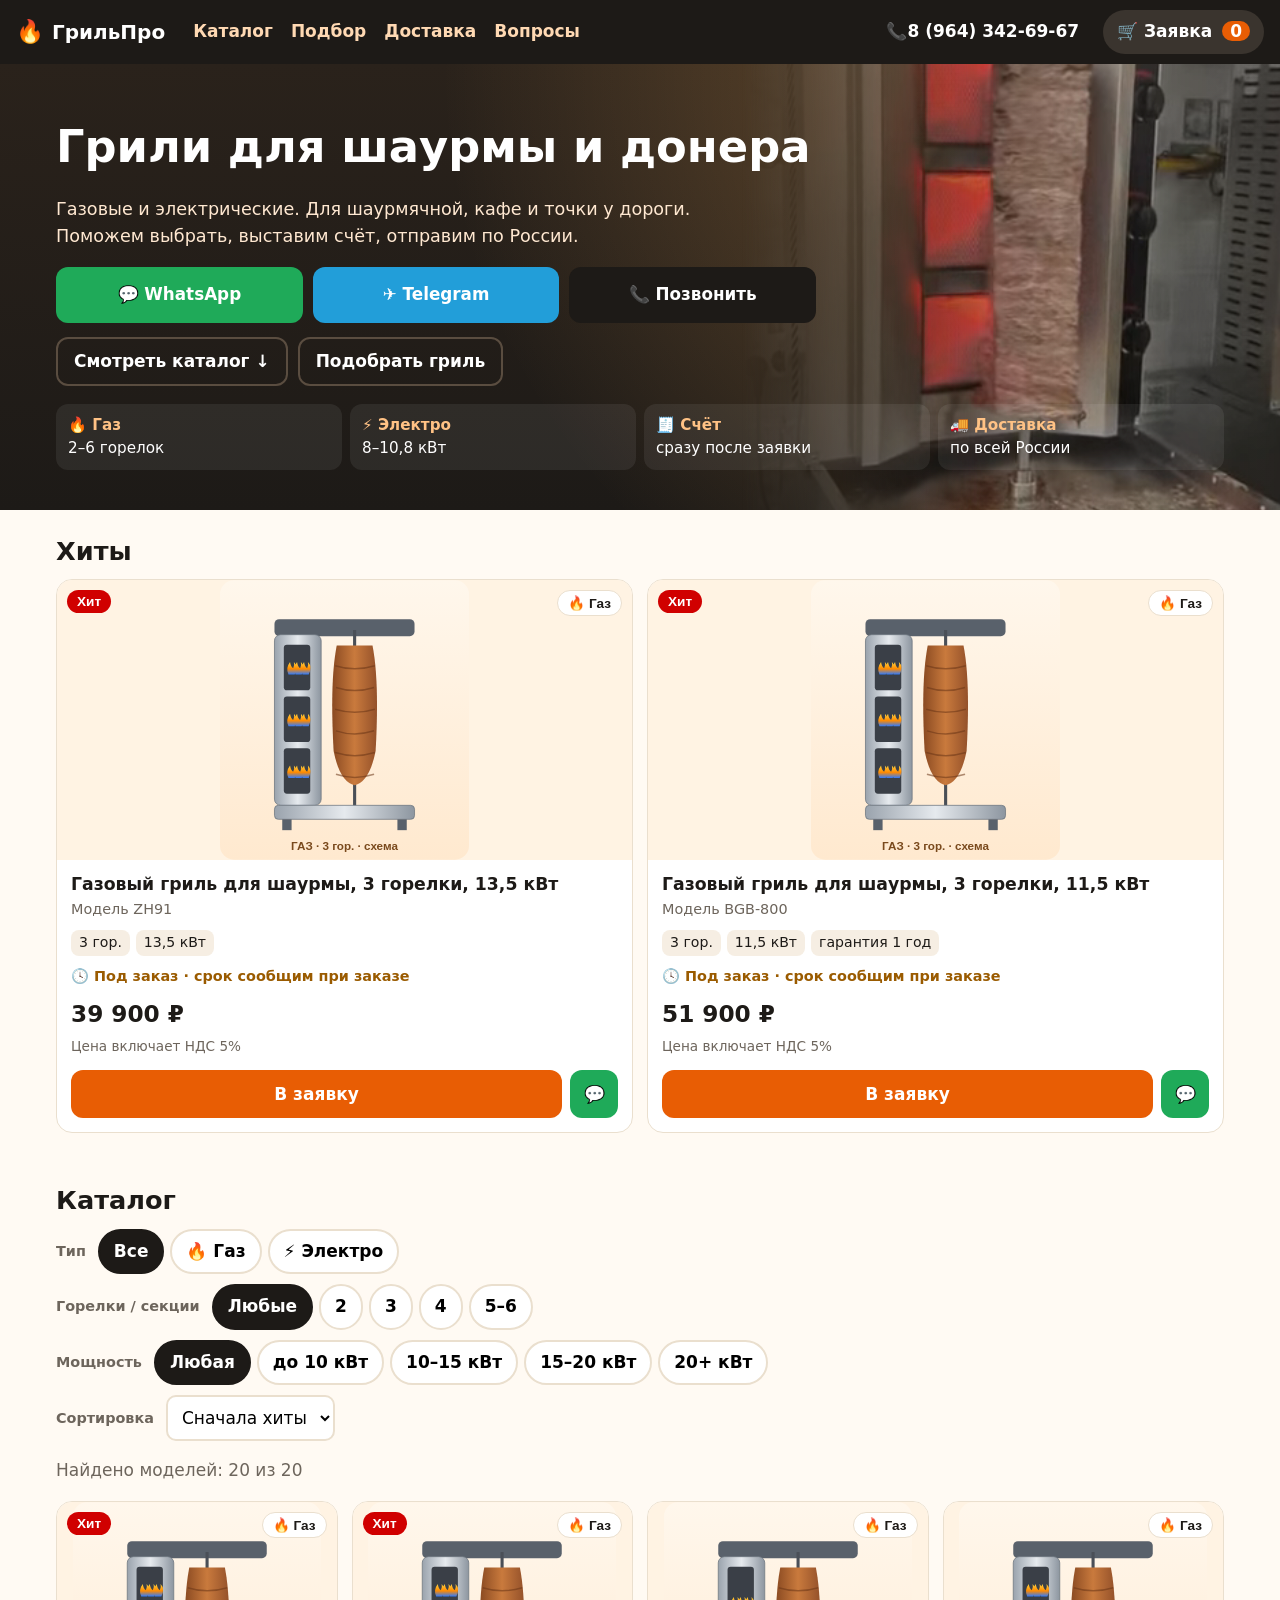
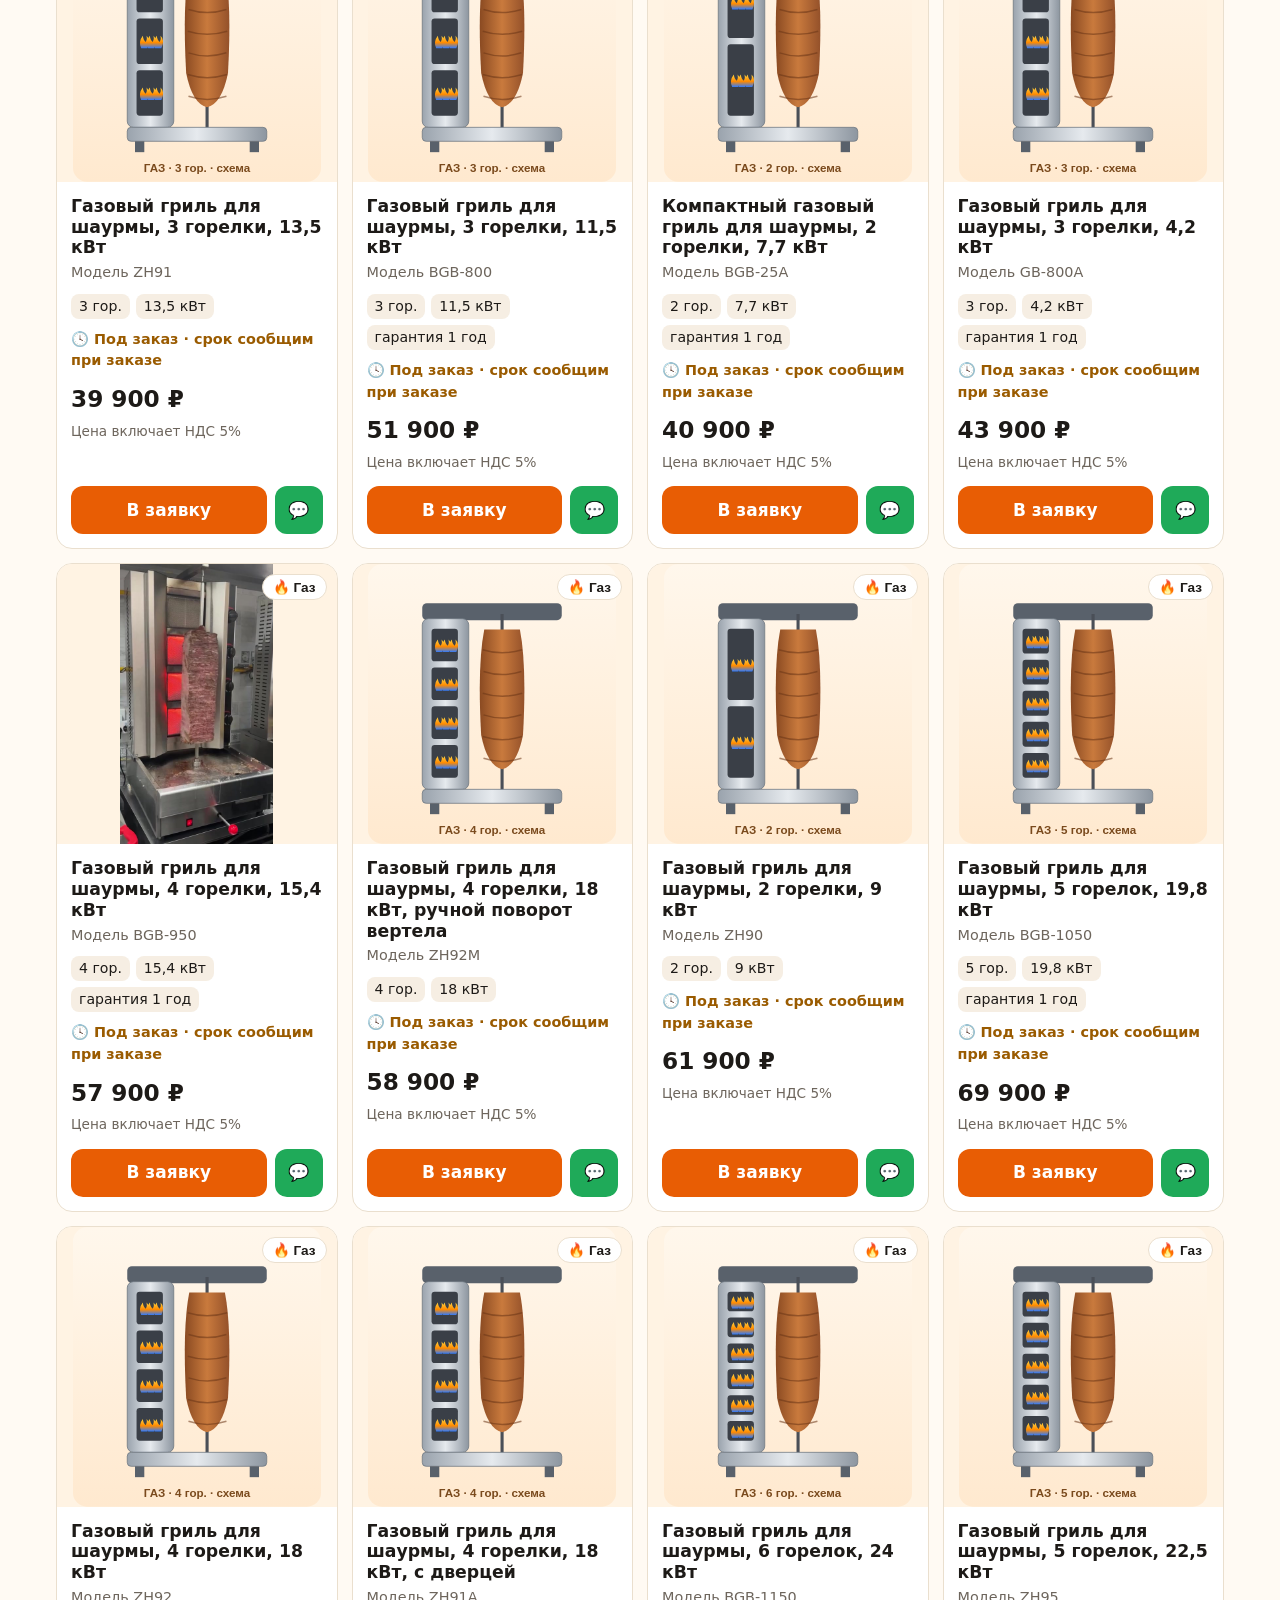
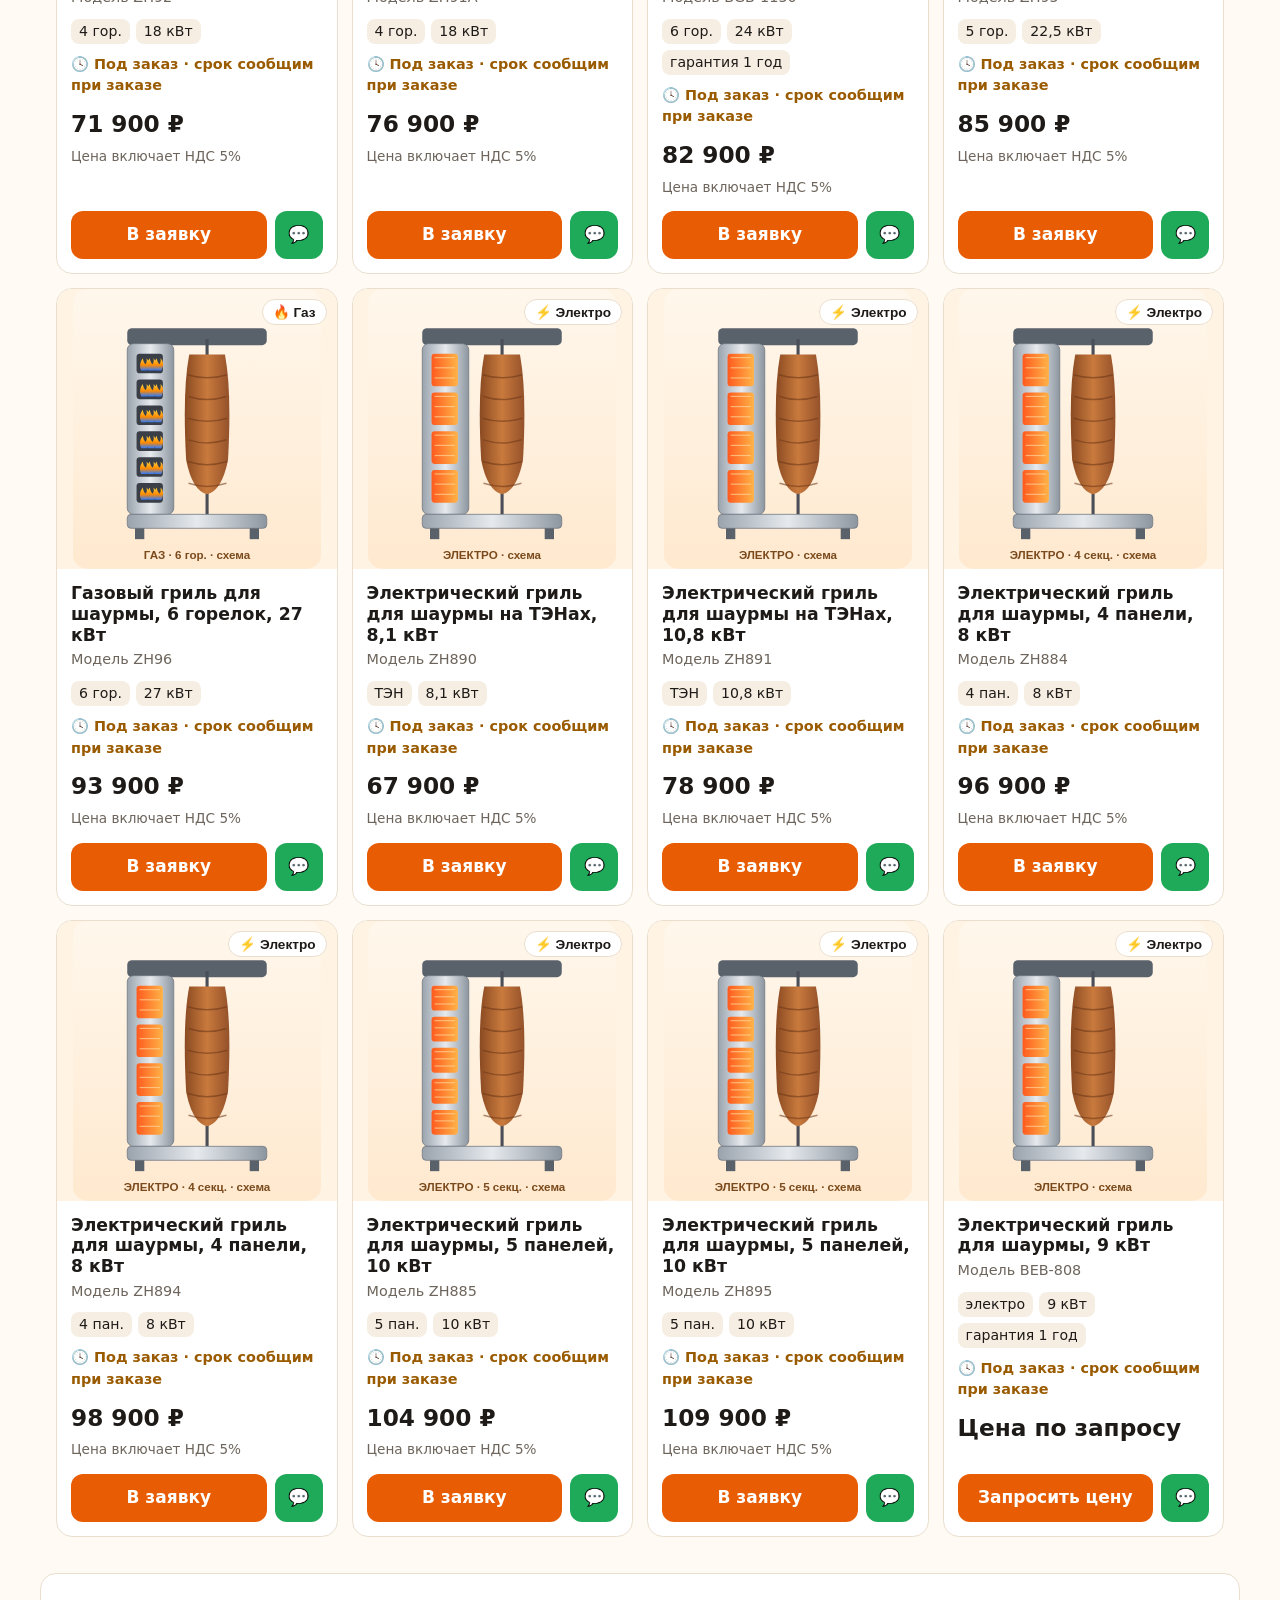
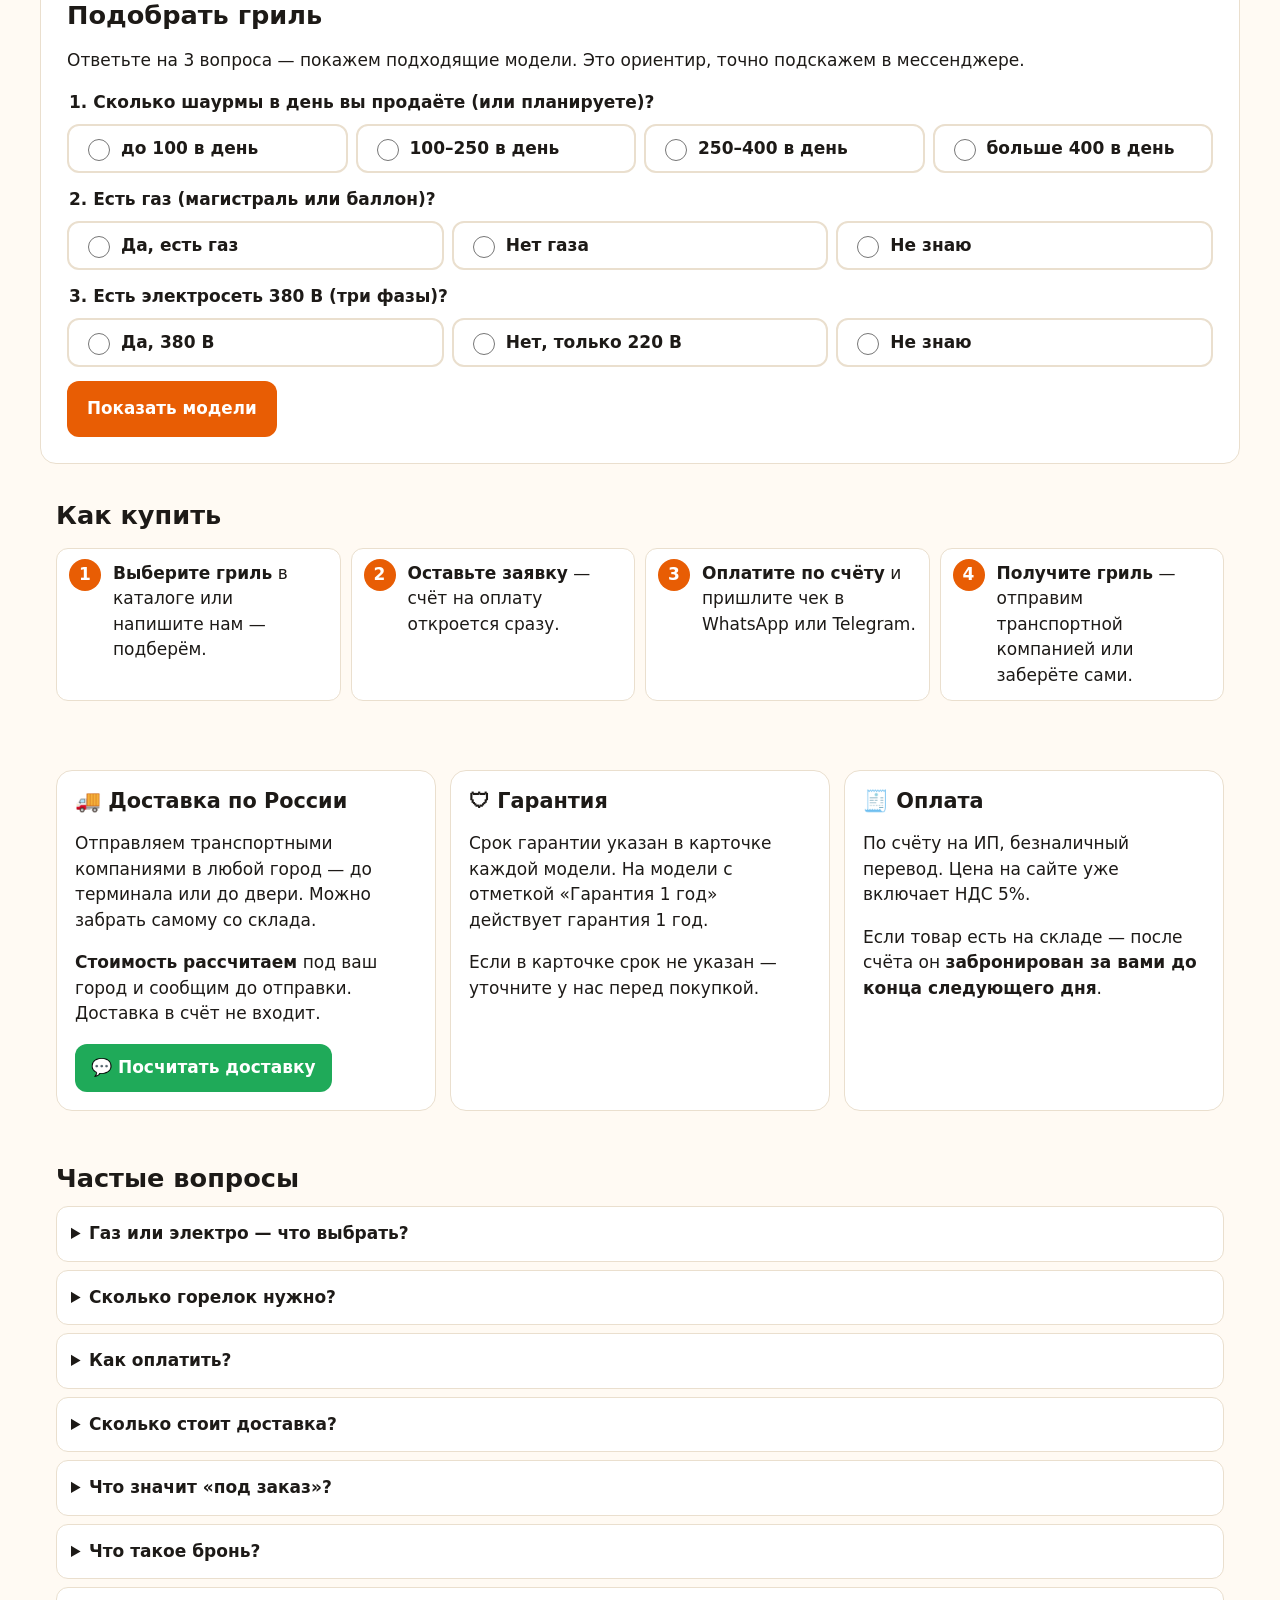
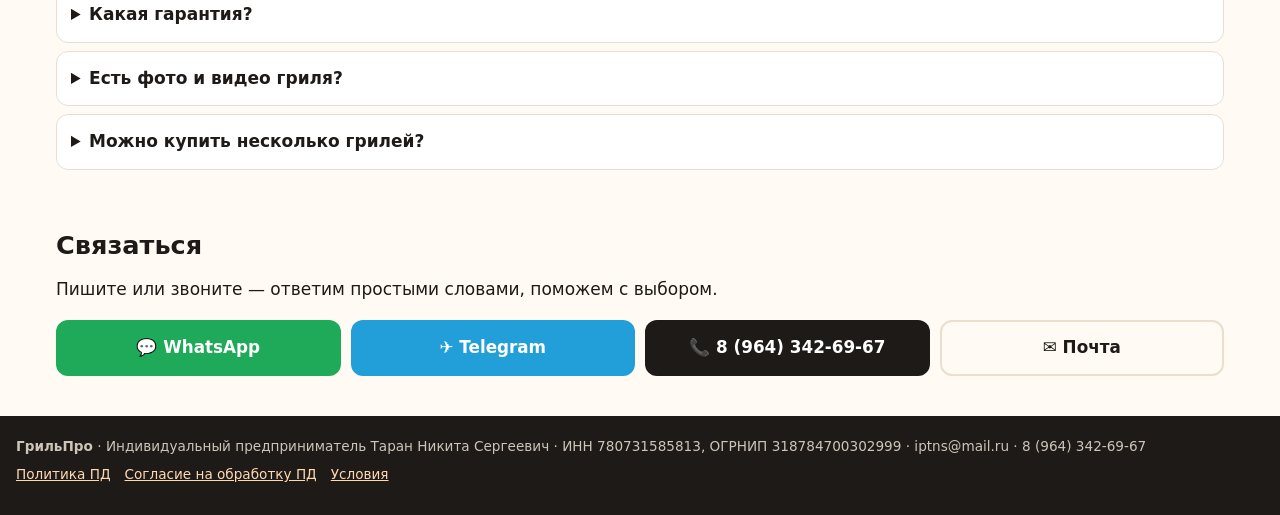
==== index.html @ 606d7ed8 "Hero video, BGB-* codes, LPG spec, BGB-950 photo" ====
<!doctype html>
<html lang="ru">
<head>
<meta charset="utf-8">
<meta name="viewport" content="width=device-width, initial-scale=1, viewport-fit=cover">
<title>Грили для шаурмы и донера — газ и электро | ГрильПро</title>
<meta name="description" content="Профессиональные вертикальные грили для шаурмы и донера: газовые и электрические. Подбор, счёт, доставка по России.">
<link rel="icon" href="favicon.svg" type="image/svg+xml">
<meta name="theme-color" content="#1d1a17">
<link rel="stylesheet" href="styles.css">
</head>
<body>
<header class="topbar">
  <a href="#top" class="logo"><span class="logo-mark">🔥</span> <span data-brand>ГрильПро</span></a>
  <nav class="nav">
    <a href="#catalog">Каталог</a><a href="#picker">Подбор</a><a href="#delivery">Доставка</a><a href="#faq">Вопросы</a>
  </nav>
  <a class="hdr-phone" data-phone-link href="#">📞 <span data-phone></span></a>
  <button class="cart-btn" id="cartBtn" type="button" aria-label="Корзина">🛒 <span class="cart-label">Заявка</span> <b id="cartCount">0</b></button>
</header>

<main id="top">
  <section class="hero">
    <div class="hero-media" aria-hidden="true">
      <video autoplay muted loop playsinline preload="metadata" poster="images/video/poster.jpg">
        <source src="images/video/hero.webm" type="video/webm">
        <source src="images/video/hero.mp4" type="video/mp4">
      </video>
    </div>
    <div class="hero-text">
      <h1>Грили для шаурмы и донера</h1>
      <p class="lead">Газовые и электрические. Для шаурмячной, кафе и точки у дороги.<br>Поможем выбрать, выставим счёт, отправим по России.</p>
      <div class="cta-row">
        <a class="btn big wa" data-wa="Здравствуйте! Хочу купить гриль для шаурмы." target="_blank" rel="noopener">💬 WhatsApp</a>
        <a class="btn big tg" data-tg target="_blank" rel="noopener">✈️ Telegram</a>
        <a class="btn big call" data-phone-link>📞 Позвонить</a>
      </div>
      <div class="hero-links"><a class="btn ghost" href="#catalog">Смотреть каталог ↓</a><a class="btn ghost" href="#picker">Подобрать гриль</a></div>
    </div>
    <ul class="hero-points">
      <li><b>🔥 Газ</b> 2–6 горелок</li>
      <li><b>⚡ Электро</b> 8–10,8 кВт</li>
      <li><b>🧾 Счёт</b> сразу после заявки</li>
      <li><b>🚚 Доставка</b> по всей России</li>
    </ul>
  </section>

  <section class="section" id="hits">
    <h2>Хиты</h2>
    <div class="grid" id="hitsGrid"></div>
  </section>

  <section class="section" id="catalog">
    <h2>Каталог</h2>
    <div class="filters" id="filters">
      <div class="f-group" role="group" aria-label="Тип"><span class="f-label">Тип</span>
        <button type="button" class="chip on" data-f="fuel" data-v="">Все</button>
        <button type="button" class="chip" data-f="fuel" data-v="gas">🔥 Газ</button>
        <button type="button" class="chip" data-f="fuel" data-v="electric">⚡ Электро</button>
      </div>
      <div class="f-group" role="group" aria-label="Горелки / секции"><span class="f-label">Горелки / секции</span>
        <button type="button" class="chip on" data-f="sec" data-v="">Любые</button>
        <button type="button" class="chip" data-f="sec" data-v="2">2</button>
        <button type="button" class="chip" data-f="sec" data-v="3">3</button>
        <button type="button" class="chip" data-f="sec" data-v="4">4</button>
        <button type="button" class="chip" data-f="sec" data-v="5">5–6</button>
      </div>
      <div class="f-group" role="group" aria-label="Мощность"><span class="f-label">Мощность</span>
        <button type="button" class="chip on" data-f="kw" data-v="">Любая</button>
        <button type="button" class="chip" data-f="kw" data-v="0-10">до 10 кВт</button>
        <button type="button" class="chip" data-f="kw" data-v="10-15">10–15 кВт</button>
        <button type="button" class="chip" data-f="kw" data-v="15-20">15–20 кВт</button>
        <button type="button" class="chip" data-f="kw" data-v="20-99">20+ кВт</button>
      </div>
      <div class="f-group"><span class="f-label">Сортировка</span>
        <select id="sortSel" aria-label="Сортировка">
          <option value="hit">Сначала хиты</option><option value="priceAsc">Цена ↑</option><option value="priceDesc">Цена ↓</option><option value="kw">Мощность ↓</option>
        </select>
      </div>
    </div>
    <p class="muted" id="foundInfo"></p>
    <div class="grid" id="catalogGrid"></div>
  </section>

  <section class="section picker" id="picker">
    <h2>Подобрать гриль</h2>
    <p>Ответьте на 3 вопроса — покажем подходящие модели. Это ориентир, точно подскажем в мессенджере.</p>
    <form id="pickerForm" class="card-form">
      <fieldset><legend>1. Сколько шаурмы в день вы продаёте (или планируете)?</legend>
        <div class="opts" id="pickPerDay"></div>
      </fieldset>
      <fieldset><legend>2. Есть газ (магистраль или баллон)?</legend>
        <div class="opts">
          <label class="opt"><input type="radio" name="gas" value="yes" required> Да, есть газ</label>
          <label class="opt"><input type="radio" name="gas" value="no"> Нет газа</label>
          <label class="opt"><input type="radio" name="gas" value="unknown"> Не знаю</label>
        </div>
      </fieldset>
      <fieldset><legend>3. Есть электросеть 380 В (три фазы)?</legend>
        <div class="opts">
          <label class="opt"><input type="radio" name="v380" value="yes" required> Да, 380 В</label>
          <label class="opt"><input type="radio" name="v380" value="no"> Нет, только 220 В</label>
          <label class="opt"><input type="radio" name="v380" value="unknown"> Не знаю</label>
        </div>
      </fieldset>
      <button class="btn big primary" type="submit">Показать модели</button>
    </form>
    <div id="pickerResult" class="picker-result" hidden></div>
  </section>

  <section class="section steps">
    <h2>Как купить</h2>
    <ol class="steps-list">
      <li><b>Выберите гриль</b> в каталоге или напишите нам — подберём.</li>
      <li><b>Оставьте заявку</b> — счёт на оплату откроется сразу.</li>
      <li><b>Оплатите по счёту</b> и пришлите чек в WhatsApp или Telegram.</li>
      <li><b>Получите гриль</b> — отправим транспортной компанией или заберёте сами.</li>
    </ol>
  </section>

  <section class="section info-cards">
    <div class="info" id="delivery">
      <h2>🚚 Доставка по России</h2>
      <p>Отправляем транспортными компаниями в любой город — до терминала или до двери. Можно забрать самому со склада.</p>
      <p><b>Стоимость рассчитаем</b> под ваш город и сообщим до отправки. Доставка в счёт не входит.</p>
      <a class="btn wa" data-wa="Здравствуйте! Посчитайте доставку гриля в город: " target="_blank" rel="noopener">💬 Посчитать доставку</a>
    </div>
    <div class="info" id="warranty">
      <h2>🛡 Гарантия</h2>
      <p>Срок гарантии указан в карточке каждой модели. На модели с отметкой «Гарантия 1 год» действует гарантия 1 год.</p>
      <p>Если в карточке срок не указан — уточните у нас перед покупкой.</p>
    </div>
    <div class="info" id="payment">
      <h2>🧾 Оплата</h2>
      <p id="paymentInfo">Безналичная оплата по счёту.</p>
      <p>Если товар есть на складе — после счёта он <b>забронирован за вами до конца следующего дня</b>.</p>
    </div>
  </section>

  <section class="section" id="faq">
    <h2>Частые вопросы</h2>
    <div class="faq" id="faqList"></div>
  </section>

  <section class="section contacts" id="contacts">
    <h2>Связаться</h2>
    <p>Пишите или звоните — ответим простыми словами, поможем с выбором.</p>
    <div class="cta-row">
      <a class="btn big wa" data-wa="Здравствуйте! Вопрос по грилю для шаурмы." target="_blank" rel="noopener">💬 WhatsApp</a>
      <a class="btn big tg" data-tg target="_blank" rel="noopener">✈️ Telegram</a>
      <a class="btn big call" data-phone-link>📞 <span data-phone></span></a>
      <a class="btn big ghost" data-mail>✉️ Почта</a>
    </div>
  </section>
</main>

<footer class="footer">
  <div><b data-brand>ГрильПро</b> · <span data-seller></span></div>
  <div class="foot-links"><a href="privacy.html">Политика ПД</a><a href="consent.html">Согласие на обработку ПД</a><a href="terms.html">Условия</a></div>
</footer>

<nav class="mobile-bar" aria-label="Связь">
  <a class="mb wa" data-wa="Здравствуйте! Хочу купить гриль для шаурмы." target="_blank" rel="noopener">💬<span>WhatsApp</span></a>
  <a class="mb tg" data-tg target="_blank" rel="noopener">✈️<span>Telegram</span></a>
  <a class="mb call" data-phone-link>📞<span>Звонок</span></a>
  <button class="mb cart" type="button" id="cartBtnMobile">🛒<span>Заявка <b id="cartCountMobile">0</b></span></button>
</nav>

<!-- Карточка товара -->
<div class="modal" id="productModal" hidden><div class="modal-box" role="dialog" aria-modal="true" aria-labelledby="pmTitle">
  <button class="modal-x" type="button" data-close aria-label="Закрыть">×</button>
  <div id="productBody"></div>
</div></div>

<!-- Корзина -->
<div class="modal" id="cartModal" hidden><div class="modal-box" role="dialog" aria-modal="true" aria-labelledby="cartTitle">
  <button class="modal-x" type="button" data-close aria-label="Закрыть">×</button>
  <h2 id="cartTitle">Ваша заявка</h2>
  <div id="cartBody"></div>
</div></div>

<!-- Оформление -->
<div class="modal" id="checkoutModal" hidden><div class="modal-box wide" role="dialog" aria-modal="true" aria-labelledby="coTitle">
  <button class="modal-x" type="button" data-close aria-label="Закрыть">×</button>
  <h2 id="coTitle">Оформление заявки</h2>
  <div id="coSummary"></div>
  <form id="orderForm" novalidate>
    <h3>Ваши данные</h3>
    <div class="form-grid">
      <label>Имя *<input name="name" required autocomplete="name"></label>
      <label>Телефон (WhatsApp / Telegram) *<input name="phone" type="tel" required autocomplete="tel" placeholder="+7 ..."></label>
      <label>Почта (для счёта)<input name="email" type="email" autocomplete="email"></label>
      <label>Название точки / компании<input name="company" autocomplete="organization"></label>
    </div>
    <div id="payBlock">
      <h3>Способ оплаты</h3>
      <div class="opts" id="payOptions"></div>
      <div class="form-grid" id="buyerReq">
        <label>ИНН покупателя<input name="inn" inputmode="numeric" maxlength="12"></label>
        <label>Реквизиты покупателя (адрес, КПП и т.п.)<input name="requisites"></label>
      </div>
    </div>
    <h3>Доставка</h3>
    <div class="opts" id="dlvOptions"></div>
    <div class="form-grid">
      <label id="dlvCityL">Город *<input name="dlvCity" autocomplete="address-level2"></label>
      <label id="dlvAddrL">Адрес доставки<input name="dlvAddress" autocomplete="street-address"></label>
    </div>
    <label>Комментарий<textarea name="comment" rows="2" placeholder="Например: нужен гриль до конца месяца, есть баллонный газ"></textarea></label>
    <div class="consents">
      <label class="chk"><input type="checkbox" data-consent="pd" required> Даю <a href="consent.html" target="_blank">согласие на обработку персональных данных</a> и ознакомлен(а) с <a href="privacy.html" target="_blank">Политикой</a> *</label>
      <label class="chk"><input type="checkbox" data-consent="terms" required> Согласен(на) с <a href="terms.html" target="_blank">условиями оплаты и доставки</a> *</label>
    </div>
    <div class="err" id="orderErr" role="alert"></div>
    <div class="co-total" id="coTotal"></div>
    <button class="btn big primary" id="orderSubmit" type="submit">Отправить заявку</button>
    <p class="muted small" id="submitHint"></p>
  </form>
</div></div>

<!-- Результат -->
<div class="modal" id="doneModal" hidden><div class="modal-box" role="dialog" aria-modal="true">
  <button class="modal-x" type="button" data-close aria-label="Закрыть">×</button>
  <div id="doneBody"></div>
</div></div>

<div class="toast" id="toast" role="status" aria-live="polite"></div>

<script src="config.js"></script>
<script src="products.js"></script>
<script src="reservations.js"></script>
<script src="app.js"></script>
</body>
</html>
---- styles.css ----
:root{--bg:#fffaf3;--ink:#1d1a17;--muted:#6d655c;--card:#fff;--line:#eadfce;--accent:#e85d04;--accent2:#ff8f1f;--wa:#1faa59;--tg:#229ed9;--call:#1d1a17;--radius:16px}
*{box-sizing:border-box}
html{scroll-behavior:smooth;-webkit-text-size-adjust:100%}
body{margin:0;font:17px/1.5 system-ui,-apple-system,"Segoe UI",Roboto,Arial,sans-serif;color:var(--ink);background:var(--bg);padding-bottom:76px}
body.noscroll{overflow:hidden}
a{color:var(--accent)}
img{max-width:100%;display:block}
h1,h2,h3{line-height:1.2;margin:0 0 .5em}
h2{font-size:1.6rem}
.muted{color:var(--muted)}.small{font-size:.85rem}
[hidden]{display:none!important}
section[id],.info[id]{scroll-margin-top:72px}

.topbar{position:sticky;top:0;z-index:20;display:flex;align-items:center;gap:12px;padding:10px 16px;background:#1d1a17;color:#fff}
.logo{display:flex;align-items:center;gap:8px;color:#fff;text-decoration:none;font-weight:800;font-size:1.25rem}
.logo-mark{font-size:1.4rem}
.nav{display:none;gap:18px;margin-left:16px}.nav a{color:#ffd9b3;text-decoration:none;font-weight:600}
.hdr-phone{display:none;margin-left:auto;color:#fff;text-decoration:none;font-weight:700}
.cart-btn{margin-left:auto;border:0;border-radius:999px;background:#3a342e;color:#fff;font:inherit;font-weight:700;padding:8px 14px;min-height:44px;cursor:pointer}
.cart-btn b{background:var(--accent);border-radius:999px;padding:0 8px;margin-left:4px}
.cart-btn .cart-label{display:none}

.btn{display:inline-flex;align-items:center;justify-content:center;gap:6px;border:0;border-radius:12px;padding:10px 16px;min-height:48px;font:inherit;font-weight:700;text-decoration:none;cursor:pointer;background:#efe6da;color:var(--ink)}
.btn.big{min-height:56px;padding:12px 20px;font-size:1.05rem}
.btn.primary{background:var(--accent);color:#fff}.btn.primary:hover{background:#cf5103}
.btn.wa{background:var(--wa);color:#fff}.btn.tg{background:var(--tg);color:#fff}.btn.call{background:var(--call);color:#fff}
.btn.ghost{background:transparent;border:2px solid var(--line);color:var(--ink)}
.btn.icon{min-width:48px;padding:10px}
.btn:disabled{opacity:.5;cursor:not-allowed}
.btn:focus-visible,.chip:focus-visible,select:focus-visible{outline:3px solid #ffb703;outline-offset:2px}
.cta-row{display:flex;flex-wrap:wrap;gap:10px;margin:14px 0}
.cta-row .btn.big{flex:1 1 180px}
.linklike{all:unset;cursor:pointer}

.hero{padding:28px 16px 18px;background:radial-gradient(circle at 85% 0%,#ffb35c55,transparent 55%),linear-gradient(180deg,#2a221b,#1d1a17);color:#fff}
.hero{position:relative;overflow:hidden;isolation:isolate}
.hero-media{position:absolute;inset:0;z-index:-1}
.hero-media video{width:100%;height:100%;object-fit:cover;display:block}
.hero-media::after{content:"";position:absolute;inset:0;background:linear-gradient(180deg,rgba(29,26,23,.78),rgba(29,26,23,.62) 45%,rgba(29,26,23,.88))}
@media (prefers-reduced-motion:reduce){.hero-media video{display:none}.hero-media{background:url(images/video/poster.jpg) center/cover}}
.hero h1{font-size:2rem}
.lead{font-size:1.1rem;color:#ffe8d1}
.hero .btn.ghost{color:#fff;border-color:#5a4d40}
.hero-links{display:flex;flex-wrap:wrap;gap:10px}
.hero-points{list-style:none;padding:0;margin:18px 0 0;display:grid;grid-template-columns:1fr 1fr;gap:8px}
.hero-points li{background:#ffffff12;border-radius:12px;padding:10px 12px;font-size:.95rem}
.hero-points b{display:block;color:#ffc285}

.section{padding:26px 16px;max-width:1200px;margin:0 auto}
.grid{display:grid;grid-template-columns:1fr;gap:14px}
.card{background:var(--card);border:1px solid var(--line);border-radius:var(--radius);overflow:hidden;display:flex;flex-direction:column}
.card-img{position:relative;border:0;padding:0;background:#fff3e3;cursor:pointer;display:block;width:100%}
.card-img img{width:100%;height:auto;aspect-ratio:320/360;object-fit:contain;max-height:280px}
.badge{position:absolute;top:10px;padding:4px 10px;border-radius:999px;font-size:.85rem;font-weight:800}
.badge.hit{left:10px;background:#d00000;color:#fff}.badge.hit.static{position:static;display:inline-block;margin-bottom:6px}
.badge.fuel{right:10px;background:#fff;color:var(--ink);border:1px solid var(--line)}
.card-body{padding:14px;display:flex;flex-direction:column;gap:4px;flex:1}
.card-body h3{font-size:1.08rem;margin:0}
.model{color:var(--muted);font-size:.9rem}
.facts{list-style:none;display:flex;flex-wrap:wrap;gap:6px;padding:0;margin:6px 0}
.facts li{background:#f6eee3;border-radius:8px;padding:2px 8px;font-size:.88rem}
.stock{font-size:.9rem;font-weight:600}.stock.in{color:#1b7f3b}.stock.order{color:#9a5b00}
.price{font-size:1.45rem;font-weight:800;margin-top:6px}.price.big{font-size:1.9rem}
.card-actions{display:flex;gap:8px;margin-top:auto;padding-top:10px}.card-actions .btn.primary{flex:1}

.filters{display:flex;flex-direction:column;gap:10px;margin-bottom:10px}
.f-group{display:flex;flex-wrap:wrap;align-items:center;gap:6px}
.f-label{width:100%;font-weight:700;font-size:.9rem;color:var(--muted)}
.chip{border:2px solid var(--line);background:#fff;border-radius:999px;padding:8px 14px;min-height:44px;font:inherit;font-weight:600;cursor:pointer}
.chip.on{background:var(--ink);color:#fff;border-color:var(--ink)}
select{font:inherit;padding:10px;border-radius:10px;border:2px solid var(--line);min-height:44px;background:#fff}
.empty{padding:20px;background:#fff;border-radius:12px}

.picker{background:#fff;border-radius:var(--radius);border:1px solid var(--line);margin:10px 16px}
fieldset{border:0;padding:0;margin:0 0 14px}
legend{font-weight:800;margin-bottom:8px}
.opts{display:flex;flex-wrap:wrap;gap:8px}
.opt{display:flex;align-items:center;gap:8px;border:2px solid var(--line);border-radius:12px;padding:10px 14px;min-height:48px;cursor:pointer;background:#fff;flex:1 1 200px}
.opt:has(input:checked){border-color:var(--accent);background:#fff3e8}
.opt input{width:22px;height:22px;accent-color:var(--accent)}
.pick-note{background:#fff3e8;border-radius:12px;padding:12px;font-weight:600}
.picker-result{margin-top:16px}

.steps-list{counter-reset:s;list-style:none;padding:0;display:grid;gap:10px}
.steps-list li{counter-increment:s;background:#fff;border:1px solid var(--line);border-radius:12px;padding:12px 12px 12px 56px;position:relative}
.steps-list li::before{content:counter(s);position:absolute;left:12px;top:10px;width:32px;height:32px;border-radius:50%;background:var(--accent);color:#fff;font-weight:800;display:grid;place-items:center}
.info-cards{display:grid;gap:14px}
.info{background:#fff;border:1px solid var(--line);border-radius:var(--radius);padding:18px}
.info h2{font-size:1.3rem}
.faq details{background:#fff;border:1px solid var(--line);border-radius:12px;margin-bottom:8px;padding:0 14px}
.faq summary{font-weight:700;padding:14px 0;cursor:pointer;min-height:48px}
.faq p{margin:0 0 14px}
.contacts{text-align:left}

.footer{padding:20px 16px 30px;background:#1d1a17;color:#cfc4b8;font-size:.85rem}
.footer a{color:#ffd9b3;margin-right:14px}
.foot-links{margin-top:8px}

.mobile-bar{position:fixed;left:0;right:0;bottom:0;z-index:30;display:grid;grid-template-columns:repeat(4,1fr);background:#1d1a17;padding:6px 6px calc(6px + env(safe-area-inset-bottom));gap:6px}
.mb{display:flex;flex-direction:column;align-items:center;justify-content:center;gap:2px;min-height:58px;border-radius:12px;color:#fff;text-decoration:none;font:inherit;font-size:1.3rem;border:0;cursor:pointer}
.mb span{font-size:.72rem;font-weight:700}
.mb.wa{background:var(--wa)}.mb.tg{background:var(--tg)}.mb.call{background:#3a342e}.mb.cart{background:var(--accent)}

.modal{position:fixed;inset:0;z-index:50;background:#000a;display:flex;align-items:flex-end;justify-content:center}
.modal-box{position:relative;background:#fff;width:100%;max-height:92vh;overflow:auto;border-radius:18px 18px 0 0;padding:20px 16px 24px}
.modal-x{position:absolute;right:10px;top:8px;width:44px;height:44px;border:0;border-radius:50%;background:#f1e8dc;font-size:1.6rem;cursor:pointer;line-height:1}
.pm{display:grid;gap:16px}
.pm-img img{margin:0 auto;max-height:320px;width:auto}
.specs{width:100%;border-collapse:collapse;margin:10px 0}
.specs th,.specs td{text-align:left;padding:8px 6px;border-bottom:1px solid var(--line);vertical-align:top}
.specs th{color:var(--muted);font-weight:600;width:45%}
.qty-row{display:flex;align-items:center;justify-content:space-between;gap:10px;margin:10px 0}
.qty{display:flex;align-items:center;border:2px solid var(--line);border-radius:12px;overflow:hidden}
.qty button{width:44px;height:44px;border:0;background:#f6eee3;font-size:1.3rem;cursor:pointer}
.qty input,.qty span{width:56px!important;min-height:44px!important;margin:0!important;padding:0!important;border-radius:0!important;border:0!important;text-align:center;border:0;font:inherit;font-weight:700}
.cart-list{list-style:none;padding:0;margin:0}
.cart-list li{display:grid;grid-template-columns:56px 1fr;gap:10px;padding:10px 0;border-bottom:1px solid var(--line);align-items:center}
.cart-list li .qty{grid-column:2;justify-self:start}
.cart-list img{width:56px;height:64px;object-fit:contain;background:#fff3e3;border-radius:8px}
.cl-info b{font-size:.95rem}
.cart-total{margin:14px 0;font-size:1.15rem}
.sum-scroll{overflow-x:auto}
.sum-table{width:100%;border-collapse:collapse;font-size:.92rem}
.sum-table th,.sum-table td{padding:8px 6px;border-bottom:1px solid var(--line);text-align:left}
.sum-table .r{text-align:right;white-space:nowrap}
form h3{margin:18px 0 8px}
.form-grid{display:grid;gap:10px}
label{display:block;font-weight:600}
input:not([type=radio]):not([type=checkbox]),textarea{display:block;width:100%;margin-top:4px;padding:12px;border:2px solid var(--line);border-radius:10px;font:inherit;min-height:48px;background:#fff}
input:focus,textarea:focus{outline:none;border-color:var(--accent)}
.consents{margin:14px 0;display:grid;gap:8px}
.chk{display:flex;gap:10px;align-items:flex-start;font-weight:500}
.chk input{width:22px;height:22px;flex:none;margin-top:2px;accent-color:var(--accent)}
.err{color:#c1121f;font-weight:700;margin:8px 0}
.co-total{background:#fff3e8;border-radius:12px;padding:12px;margin:10px 0;font-size:1.05rem}
.toast{position:fixed;left:50%;bottom:90px;transform:translateX(-50%) translateY(20px);background:#1d1a17;color:#fff;padding:12px 18px;border-radius:12px;opacity:0;transition:.25s;z-index:60;pointer-events:none;max-width:90vw}
.toast.show{opacity:1;transform:translateX(-50%)}

.doc{max-width:860px;margin:0 auto;padding:20px 16px 40px;background:#fff}
.doc-nav{display:flex;flex-wrap:wrap;gap:8px;margin-bottom:16px}
.doc table{border-collapse:collapse;width:100%}.doc td{border:1px solid var(--line);padding:8px;vertical-align:top}

@media (max-width:639px){
  #catalogGrid .card,#pickerResult .card{flex-direction:row}
  #catalogGrid .card-img,#pickerResult .card-img{width:118px;flex:none}
  #catalogGrid .card-img img,#pickerResult .card-img img{height:100%;max-height:none;object-fit:contain}
  #catalogGrid .badge.fuel,#pickerResult .badge.fuel{display:none}
  #catalogGrid .badge.hit,#pickerResult .badge.hit{top:6px;left:6px;font-size:.75rem}
  #catalogGrid .card-body,#pickerResult .card-body{padding:10px 12px}
  #catalogGrid .card-body h3,#pickerResult .card-body h3{font-size:.98rem}
  #catalogGrid .price,#pickerResult .price{font-size:1.25rem;margin-top:2px}
  #catalogGrid .btn,#pickerResult .card .btn{min-height:46px}
}
@media (min-width:640px){
  .grid{grid-template-columns:repeat(2,1fr)}
  .hero-points{grid-template-columns:repeat(4,1fr)}
  .form-grid{grid-template-columns:1fr 1fr}
  .f-label{width:auto;margin-right:6px}
  .cart-btn .cart-label{display:inline}
}
@media (min-width:960px){
  body{padding-bottom:0}
  .mobile-bar{display:none}
  .nav,.hdr-phone{display:flex}
  .cart-btn{margin-left:12px}
  .hero{padding:56px max(16px,calc((100% - 1200px)/2 + 16px)) 40px}
  .hero h1{font-size:2.8rem}
  .hero-text{max-width:760px}
  .grid{grid-template-columns:repeat(3,1fr)}
  #hitsGrid{grid-template-columns:repeat(2,1fr)}
  .picker{margin:10px auto;padding:26px}
  .info-cards{grid-template-columns:repeat(3,1fr)}
  .steps-list{grid-template-columns:repeat(4,1fr)}
  .modal{align-items:center}
  .modal-box{width:min(760px,94vw);border-radius:18px;padding:28px}
  .modal-box.wide{width:min(860px,94vw)}
  .pm{grid-template-columns:300px 1fr}
  .toast{bottom:30px}
}
@media (min-width:1200px){ .grid{grid-template-columns:repeat(4,1fr)} }

@media (min-width:900px){
  .hero-media{left:auto;width:42%;-webkit-mask-image:linear-gradient(90deg,transparent,#000 45%);mask-image:linear-gradient(90deg,transparent,#000 45%)}
  .hero-media::after{background:linear-gradient(90deg,rgba(29,26,23,.55),rgba(29,26,23,.15) 60%,rgba(29,26,23,.35))}
}
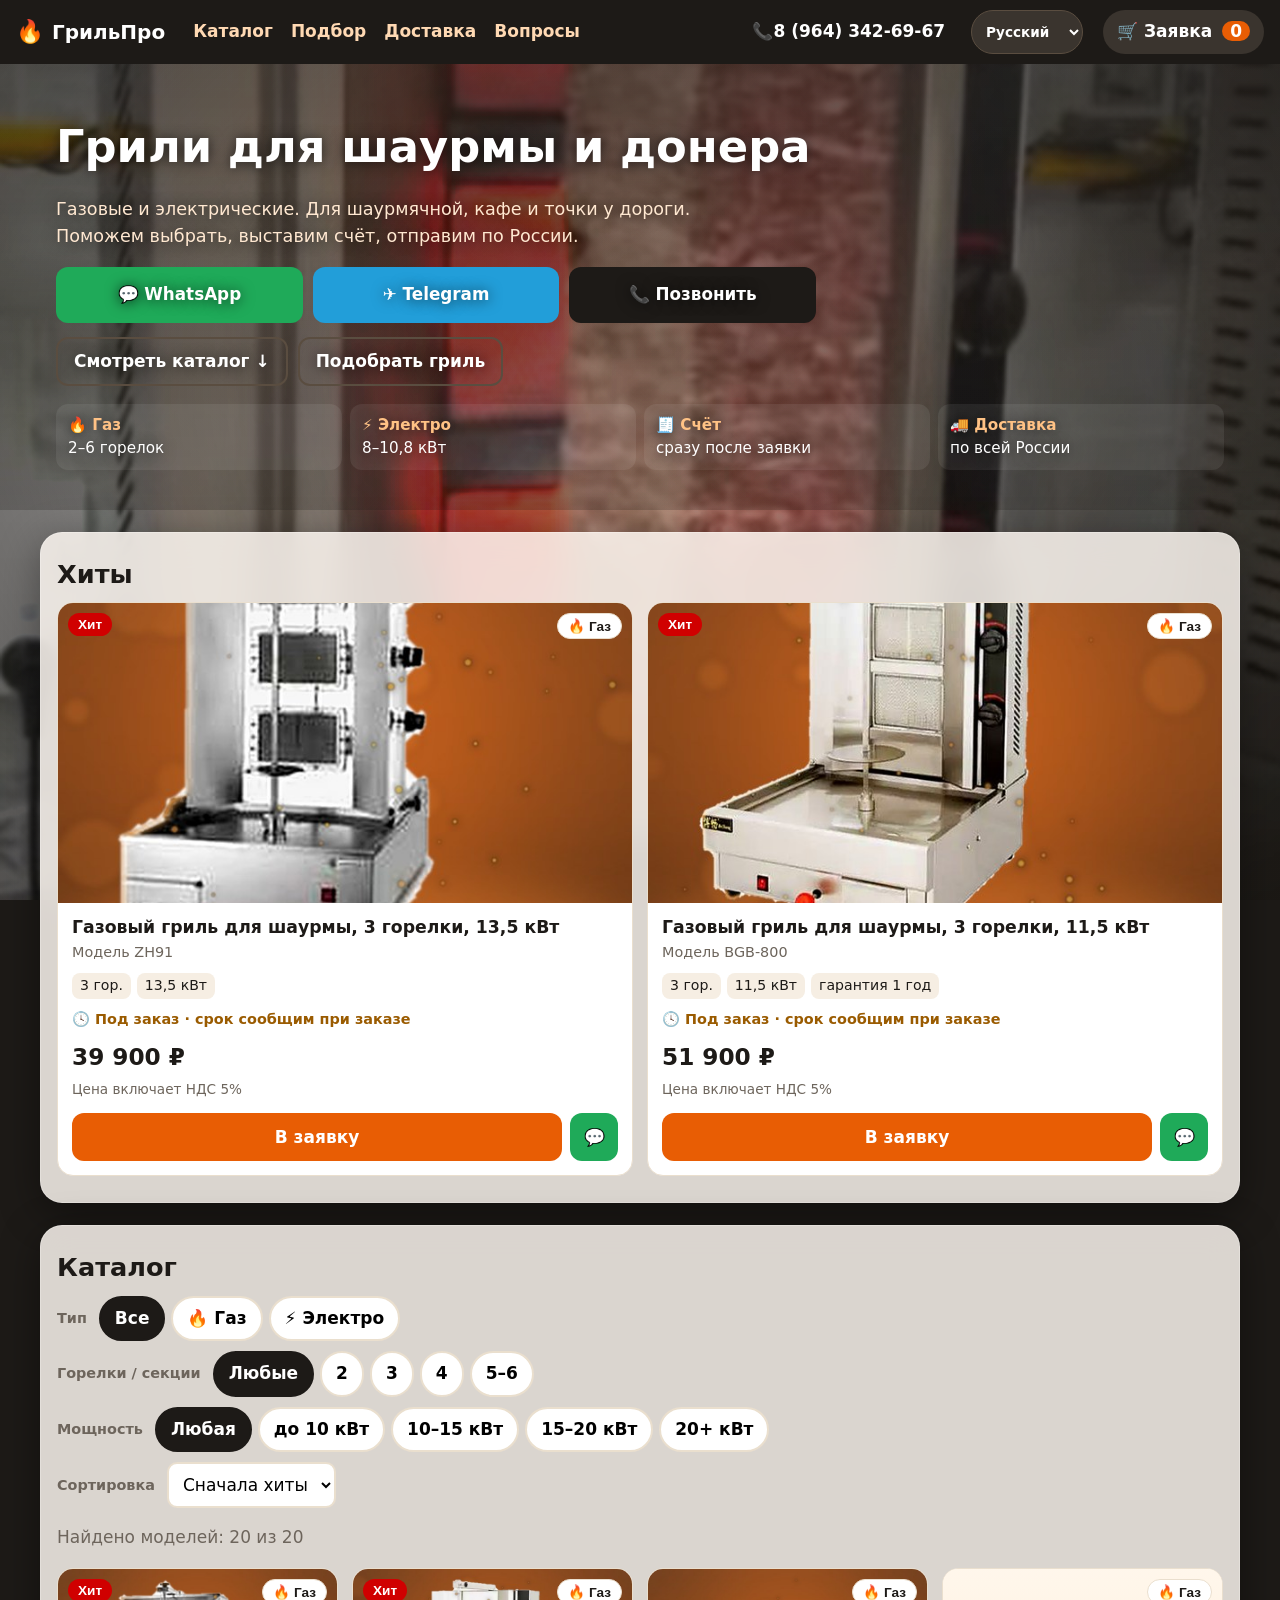
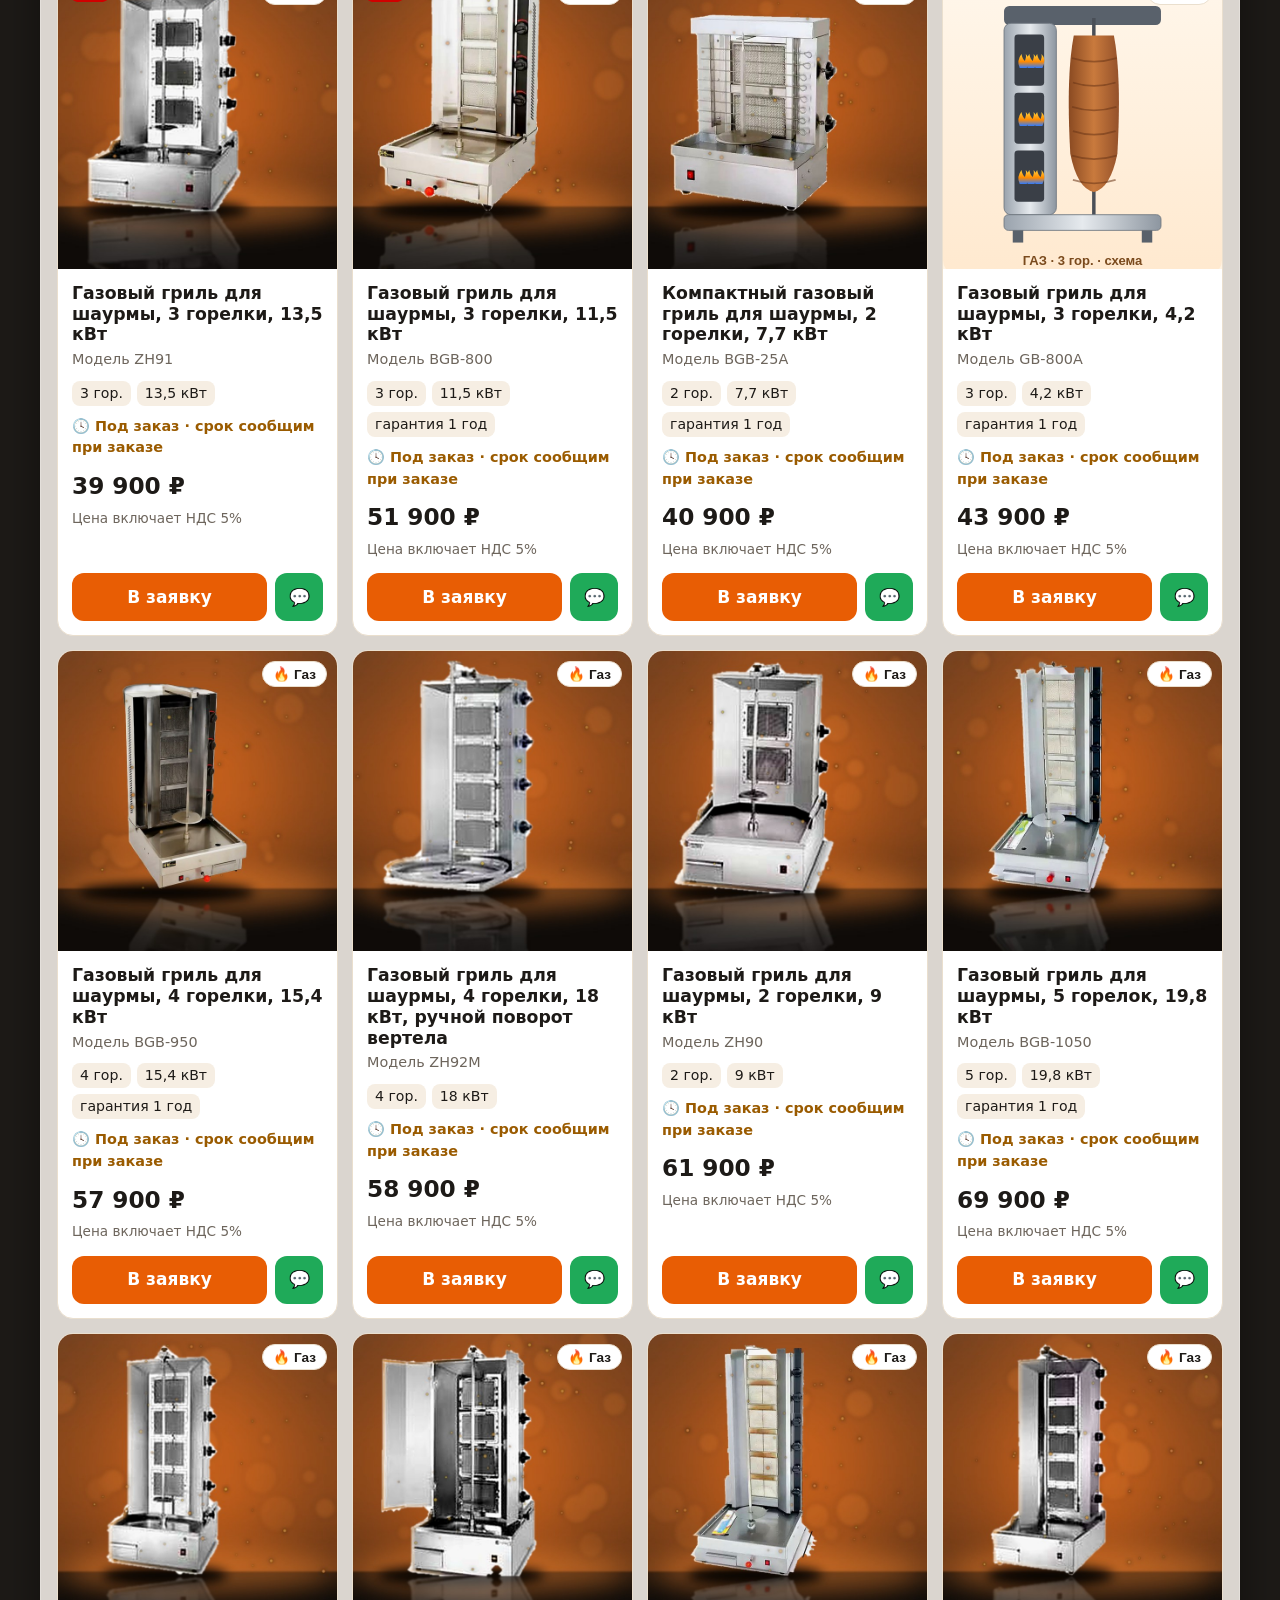
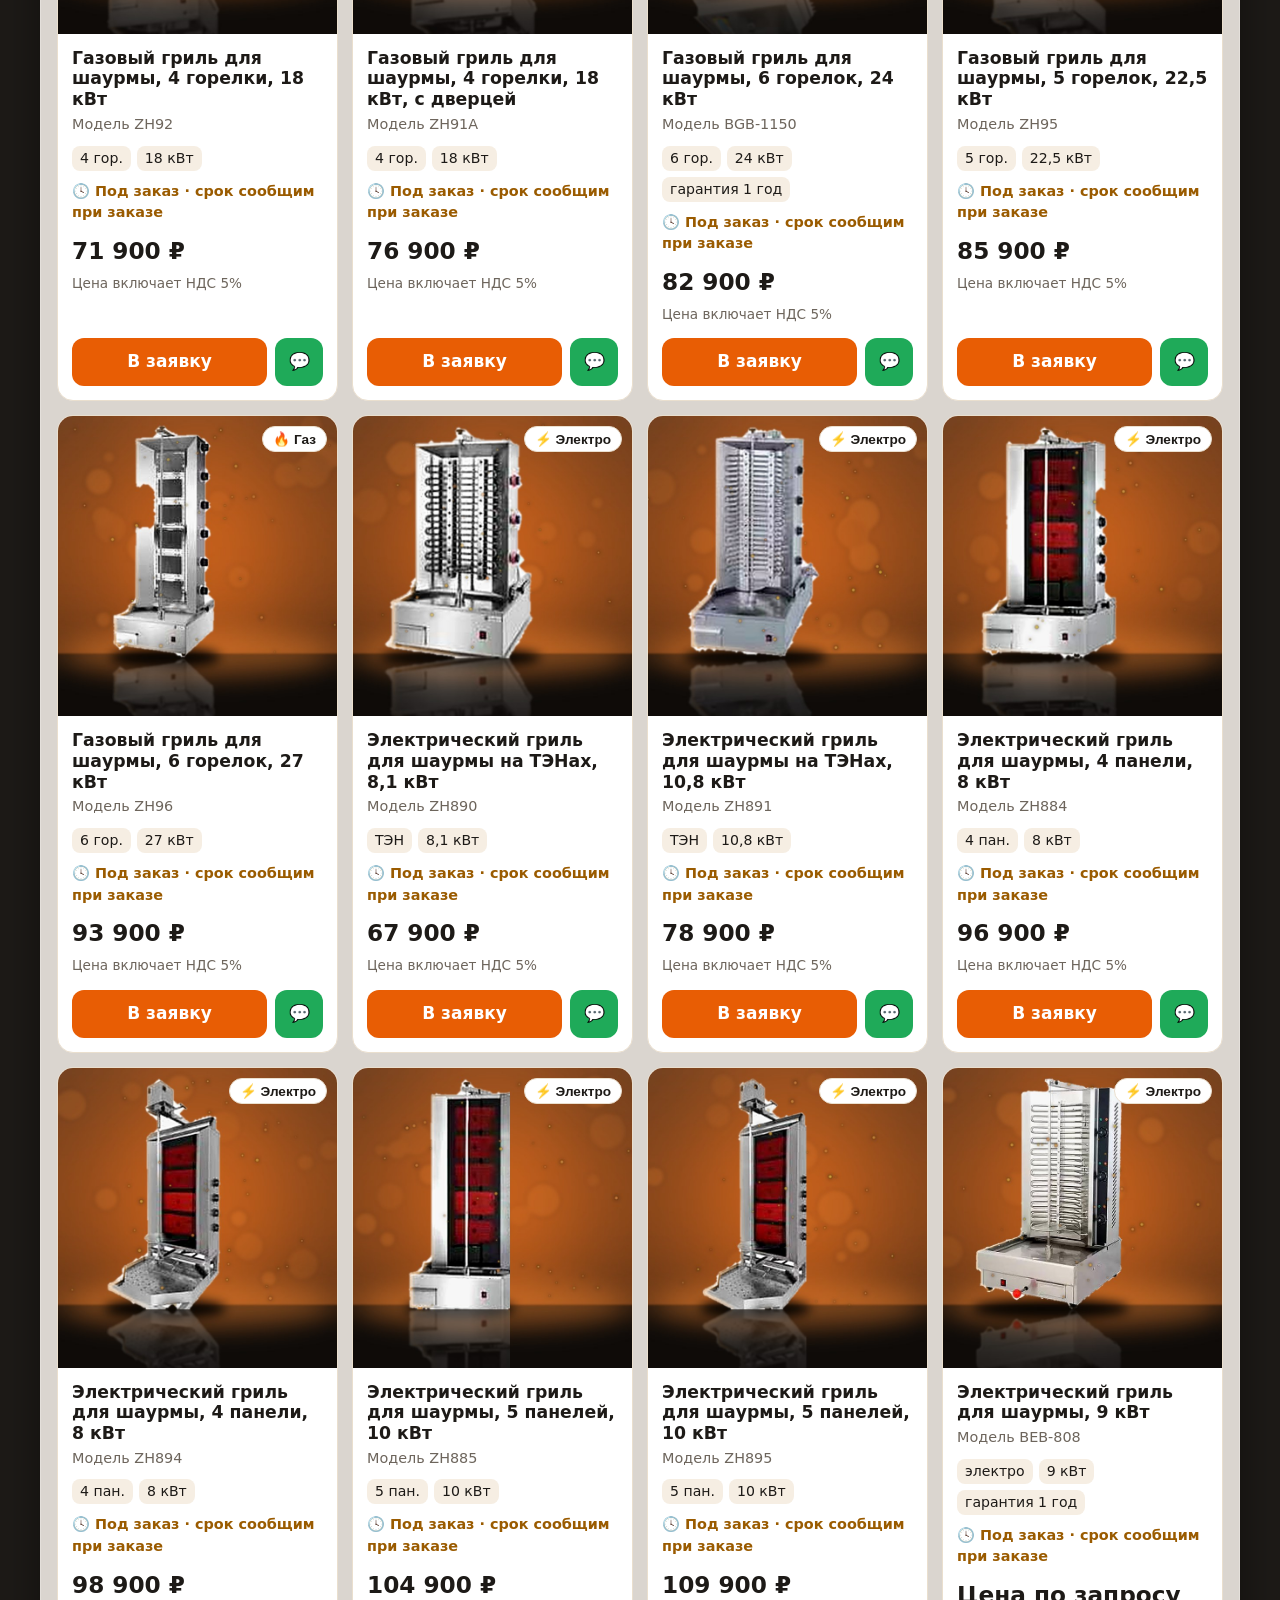
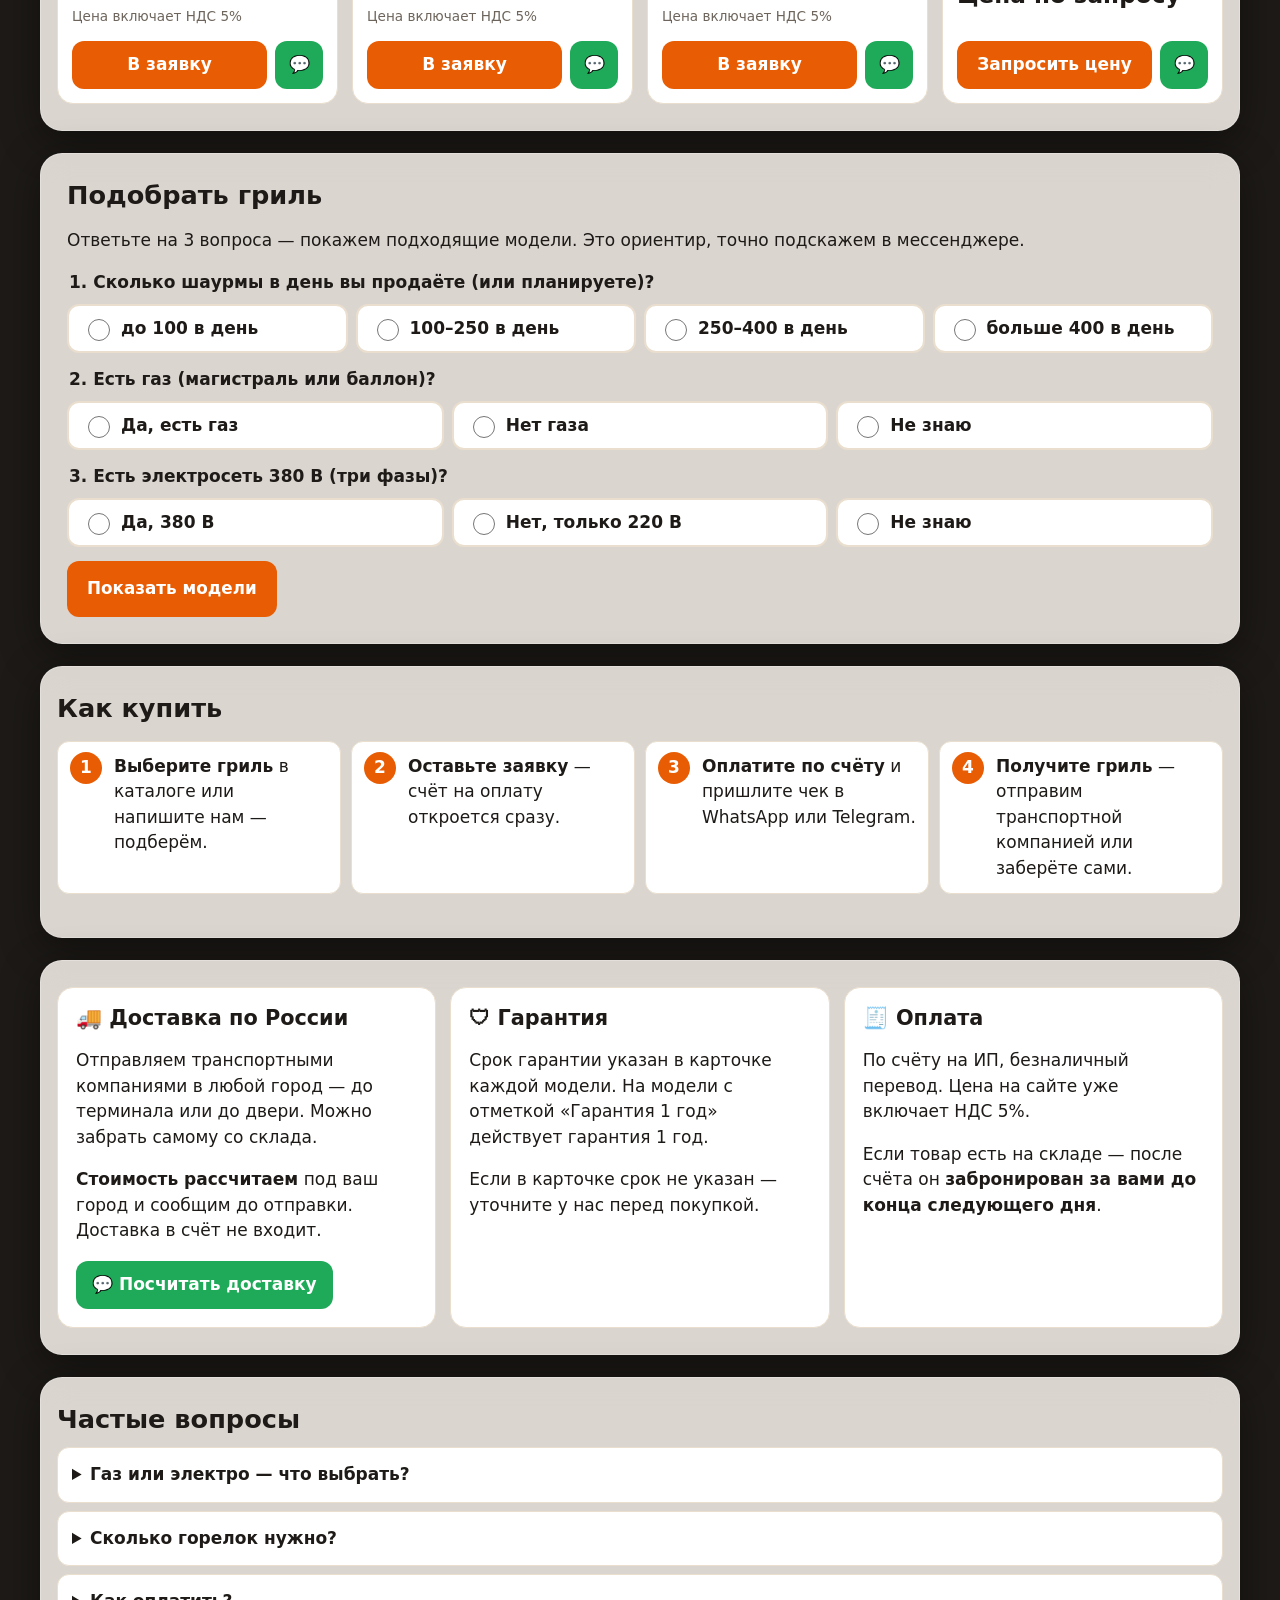
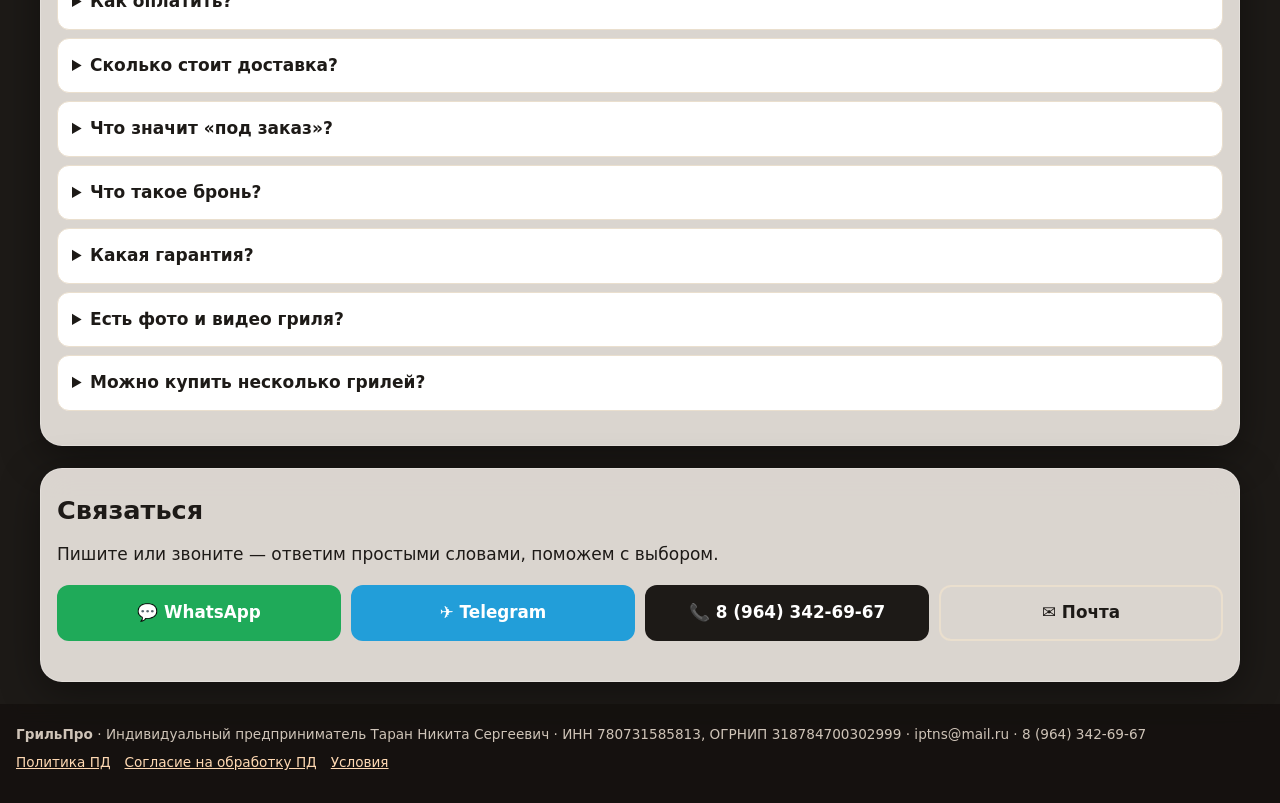
==== commit 5fbde663: "Background video, premium cards, i18n" ====
--- a/index.html
+++ b/index.html
@@ -10,23 +10,24 @@
 <link rel="stylesheet" href="styles.css">
 </head>
 <body>
+<div class="bg-video" aria-hidden="true">
+  <video autoplay muted loop playsinline webkit-playsinline preload="metadata" poster="images/video/bg-poster.jpg" disablepictureinpicture tabindex="-1">
+    <source src="images/video/bg.webm" type="video/webm">
+    <source src="images/video/bg.mp4" type="video/mp4">
+  </video>
+</div>
 <header class="topbar">
   <a href="#top" class="logo"><span class="logo-mark">🔥</span> <span data-brand>ГрильПро</span></a>
   <nav class="nav">
     <a href="#catalog">Каталог</a><a href="#picker">Подбор</a><a href="#delivery">Доставка</a><a href="#faq">Вопросы</a>
   </nav>
   <a class="hdr-phone" data-phone-link href="#">📞 <span data-phone></span></a>
+  <select id="langSel" class="lang-sel" aria-label="Language / Язык" translate="no"></select>
   <button class="cart-btn" id="cartBtn" type="button" aria-label="Корзина">🛒 <span class="cart-label">Заявка</span> <b id="cartCount">0</b></button>
 </header>
 
 <main id="top">
   <section class="hero">
-    <div class="hero-media" aria-hidden="true">
-      <video autoplay muted loop playsinline preload="metadata" poster="images/video/poster.jpg">
-        <source src="images/video/hero.webm" type="video/webm">
-        <source src="images/video/hero.mp4" type="video/mp4">
-      </video>
-    </div>
     <div class="hero-text">
       <h1>Грили для шаурмы и донера</h1>
       <p class="lead">Газовые и электрические. Для шаурмячной, кафе и точки у дороги.<br>Поможем выбрать, выставим счёт, отправим по России.</p>
@@ -156,6 +157,7 @@
 
 <footer class="footer">
   <div><b data-brand>ГрильПро</b> · <span data-seller></span></div>
+  <p class="muted small lang-note">Счёт и юридические документы (политика, согласие, условия) — только на русском языке.</p>
   <div class="foot-links"><a href="privacy.html">Политика ПД</a><a href="consent.html">Согласие на обработку ПД</a><a href="terms.html">Условия</a></div>
 </footer>
 
@@ -211,6 +213,7 @@
       <label class="chk"><input type="checkbox" data-consent="pd" required> Даю <a href="consent.html" target="_blank">согласие на обработку персональных данных</a> и ознакомлен(а) с <a href="privacy.html" target="_blank">Политикой</a> *</label>
       <label class="chk"><input type="checkbox" data-consent="terms" required> Согласен(на) с <a href="terms.html" target="_blank">условиями оплаты и доставки</a> *</label>
     </div>
+    <p class="muted small lang-note">Счёт и юридические документы (политика, согласие, условия) — только на русском языке.</p>
     <div class="err" id="orderErr" role="alert"></div>
     <div class="co-total" id="coTotal"></div>
     <button class="btn big primary" id="orderSubmit" type="submit">Отправить заявку</button>
@@ -229,6 +232,7 @@
 <script src="config.js"></script>
 <script src="products.js"></script>
 <script src="reservations.js"></script>
+<script src="i18n.js"></script>
 <script src="app.js"></script>
 </body>
 </html>
--- a/styles.css
+++ b/styles.css
@@ -1,7 +1,7 @@
 :root{--bg:#fffaf3;--ink:#1d1a17;--muted:#6d655c;--card:#fff;--line:#eadfce;--accent:#e85d04;--accent2:#ff8f1f;--wa:#1faa59;--tg:#229ed9;--call:#1d1a17;--radius:16px}
 *{box-sizing:border-box}
 html{scroll-behavior:smooth;-webkit-text-size-adjust:100%}
-body{margin:0;font:17px/1.5 system-ui,-apple-system,"Segoe UI",Roboto,Arial,sans-serif;color:var(--ink);background:var(--bg);padding-bottom:76px}
+body{margin:0;font:17px/1.5 system-ui,-apple-system,"Segoe UI",Roboto,Arial,sans-serif;color:var(--ink);background:#1d1a17;padding-bottom:76px}
 body.noscroll{overflow:hidden}
 a{color:var(--accent)}
 img{max-width:100%;display:block}
@@ -32,12 +32,7 @@
 .cta-row .btn.big{flex:1 1 180px}
 .linklike{all:unset;cursor:pointer}
 
-.hero{padding:28px 16px 18px;background:radial-gradient(circle at 85% 0%,#ffb35c55,transparent 55%),linear-gradient(180deg,#2a221b,#1d1a17);color:#fff}
-.hero{position:relative;overflow:hidden;isolation:isolate}
-.hero-media{position:absolute;inset:0;z-index:-1}
-.hero-media video{width:100%;height:100%;object-fit:cover;display:block}
-.hero-media::after{content:"";position:absolute;inset:0;background:linear-gradient(180deg,rgba(29,26,23,.78),rgba(29,26,23,.62) 45%,rgba(29,26,23,.88))}
-@media (prefers-reduced-motion:reduce){.hero-media video{display:none}.hero-media{background:url(images/video/poster.jpg) center/cover}}
+.hero{padding:28px 16px 18px;background:radial-gradient(circle at 85% 0%,#ffb35c33,transparent 55%);color:#fff}
 .hero h1{font-size:2rem}
 .lead{font-size:1.1rem;color:#ffe8d1}
 .hero .btn.ghost{color:#fff;border-color:#5a4d40}
@@ -50,7 +45,7 @@
 .grid{display:grid;grid-template-columns:1fr;gap:14px}
 .card{background:var(--card);border:1px solid var(--line);border-radius:var(--radius);overflow:hidden;display:flex;flex-direction:column}
 .card-img{position:relative;border:0;padding:0;background:#fff3e3;cursor:pointer;display:block;width:100%}
-.card-img img{width:100%;height:auto;aspect-ratio:320/360;object-fit:contain;max-height:280px}
+.card-img img{width:100%;height:auto;aspect-ratio:320/360;object-fit:cover;max-height:300px}
 .badge{position:absolute;top:10px;padding:4px 10px;border-radius:999px;font-size:.85rem;font-weight:800}
 .badge.hit{left:10px;background:#d00000;color:#fff}.badge.hit.static{position:static;display:inline-block;margin-bottom:6px}
 .badge.fuel{right:10px;background:#fff;color:var(--ink);border:1px solid var(--line)}
@@ -179,7 +174,23 @@
 }
 @media (min-width:1200px){ .grid{grid-template-columns:repeat(4,1fr)} }
 
-@media (min-width:900px){
-  .hero-media{left:auto;width:42%;-webkit-mask-image:linear-gradient(90deg,transparent,#000 45%);mask-image:linear-gradient(90deg,transparent,#000 45%)}
-  .hero-media::after{background:linear-gradient(90deg,rgba(29,26,23,.55),rgba(29,26,23,.15) 60%,rgba(29,26,23,.35))}
-}
+.pm-img img{max-width:100%;height:auto}.pm-extra{display:block;margin-top:10px;border-radius:12px}
+
+/* ===== фоновое видео на весь сайт ===== */
+.bg-video{position:fixed;inset:0;z-index:-2;background:#1d1a17 url(images/video/bg-poster.jpg) center/cover no-repeat;overflow:hidden}
+.bg-video video{position:absolute;inset:0;width:100%;height:100%;object-fit:cover;filter:saturate(1.15) brightness(1.35) contrast(1.05)}
+.bg-video::after{content:"";position:absolute;inset:0;background:radial-gradient(ellipse at 50% 42%,rgba(29,26,23,.05),rgba(15,12,10,.62) 100%),linear-gradient(180deg,rgba(29,26,23,.18),rgba(29,26,23,.28))}
+@media (prefers-reduced-motion:reduce){.bg-video video{display:none}}
+.hero{text-shadow:0 1px 14px #000a}
+.section{background:rgba(255,250,243,.84);-webkit-backdrop-filter:blur(16px) saturate(1.2);backdrop-filter:blur(16px) saturate(1.2);border-radius:22px;margin:22px auto;width:calc(100% - 28px);box-shadow:0 10px 40px #0006;border:1px solid #ffffff40}
+.hero.section,.hero{background:linear-gradient(180deg,rgba(29,26,23,.4),rgba(29,26,23,.22));}
+.footer{background:rgba(20,17,14,.82);-webkit-backdrop-filter:blur(10px);backdrop-filter:blur(10px)}
+@media (max-width:640px){.section{width:calc(100% - 12px);border-radius:16px;padding:20px 12px}}
+
+.lang-sel{margin-left:auto;background:#3a342e;color:#fff;border:1px solid #5a4d40;border-radius:999px;font:inherit;font-weight:700;font-size:.85rem;padding:0 10px;min-height:44px;max-width:112px;cursor:pointer}
+.lang-sel + .cart-btn{margin-left:8px}
+.hdr-phone{margin-left:auto}.hdr-phone ~ .lang-sel{margin-left:14px}
+.lang-note{display:none}
+html.not-ru .lang-note{display:block}
+@media (max-width:380px){.logo{font-size:1.05rem}.logo-mark{font-size:1.2rem}.topbar{gap:8px;padding:8px 10px}.lang-sel{max-width:96px;padding:0 6px}.cart-btn{padding:8px 10px}}
+.topbar{flex-wrap:nowrap}.logo span:last-child{white-space:nowrap}
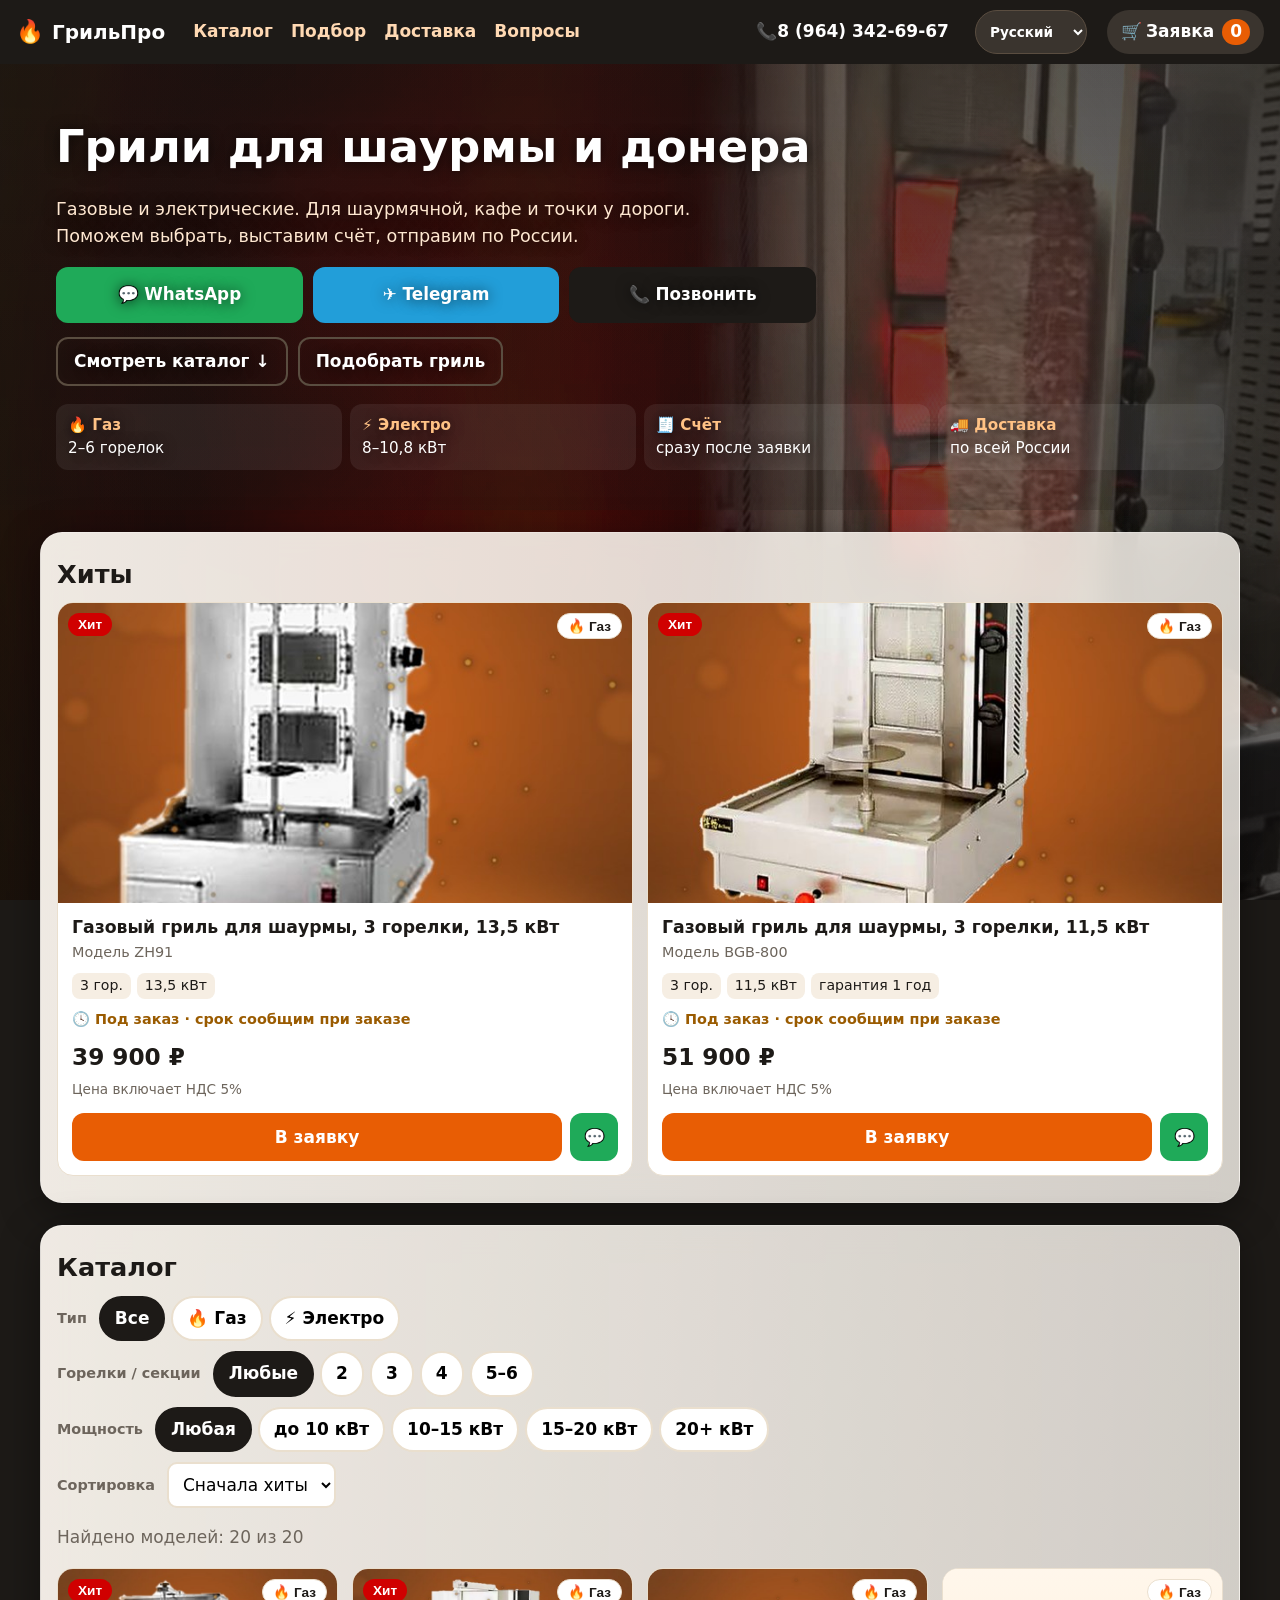
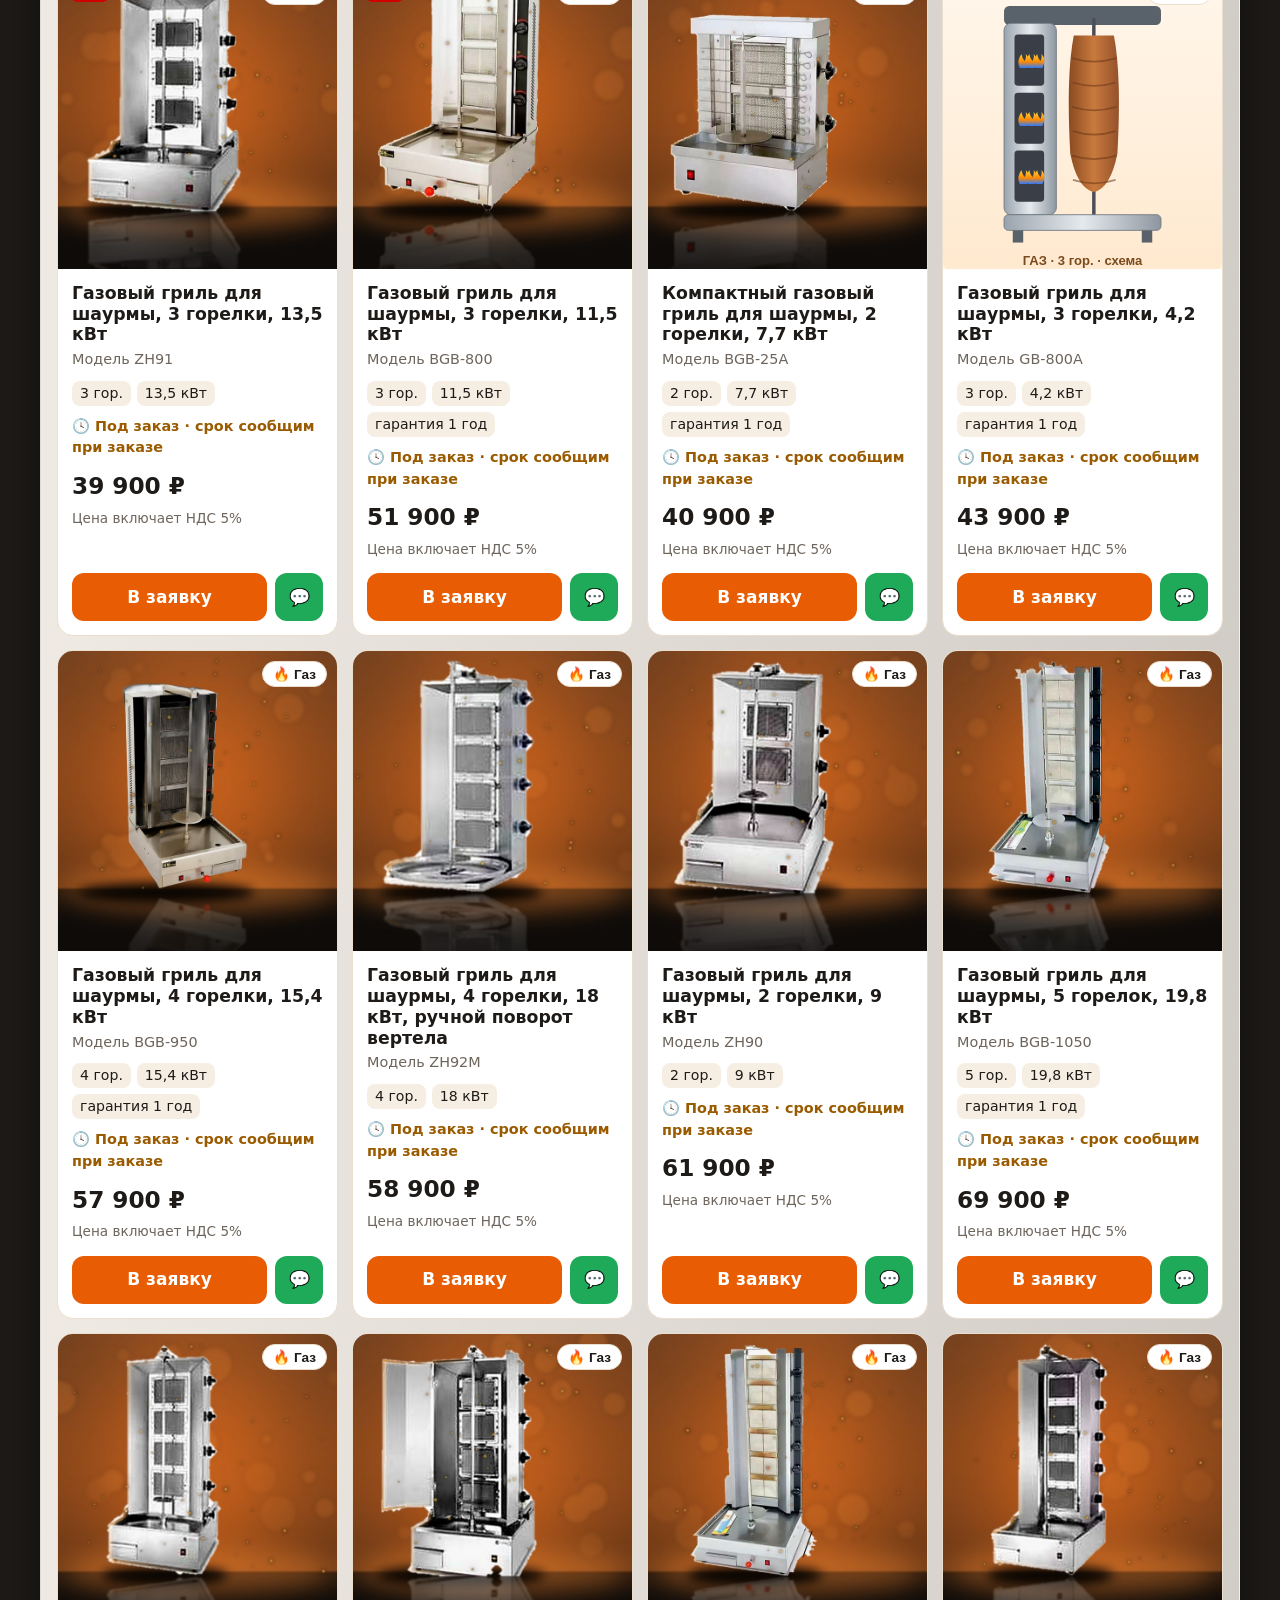
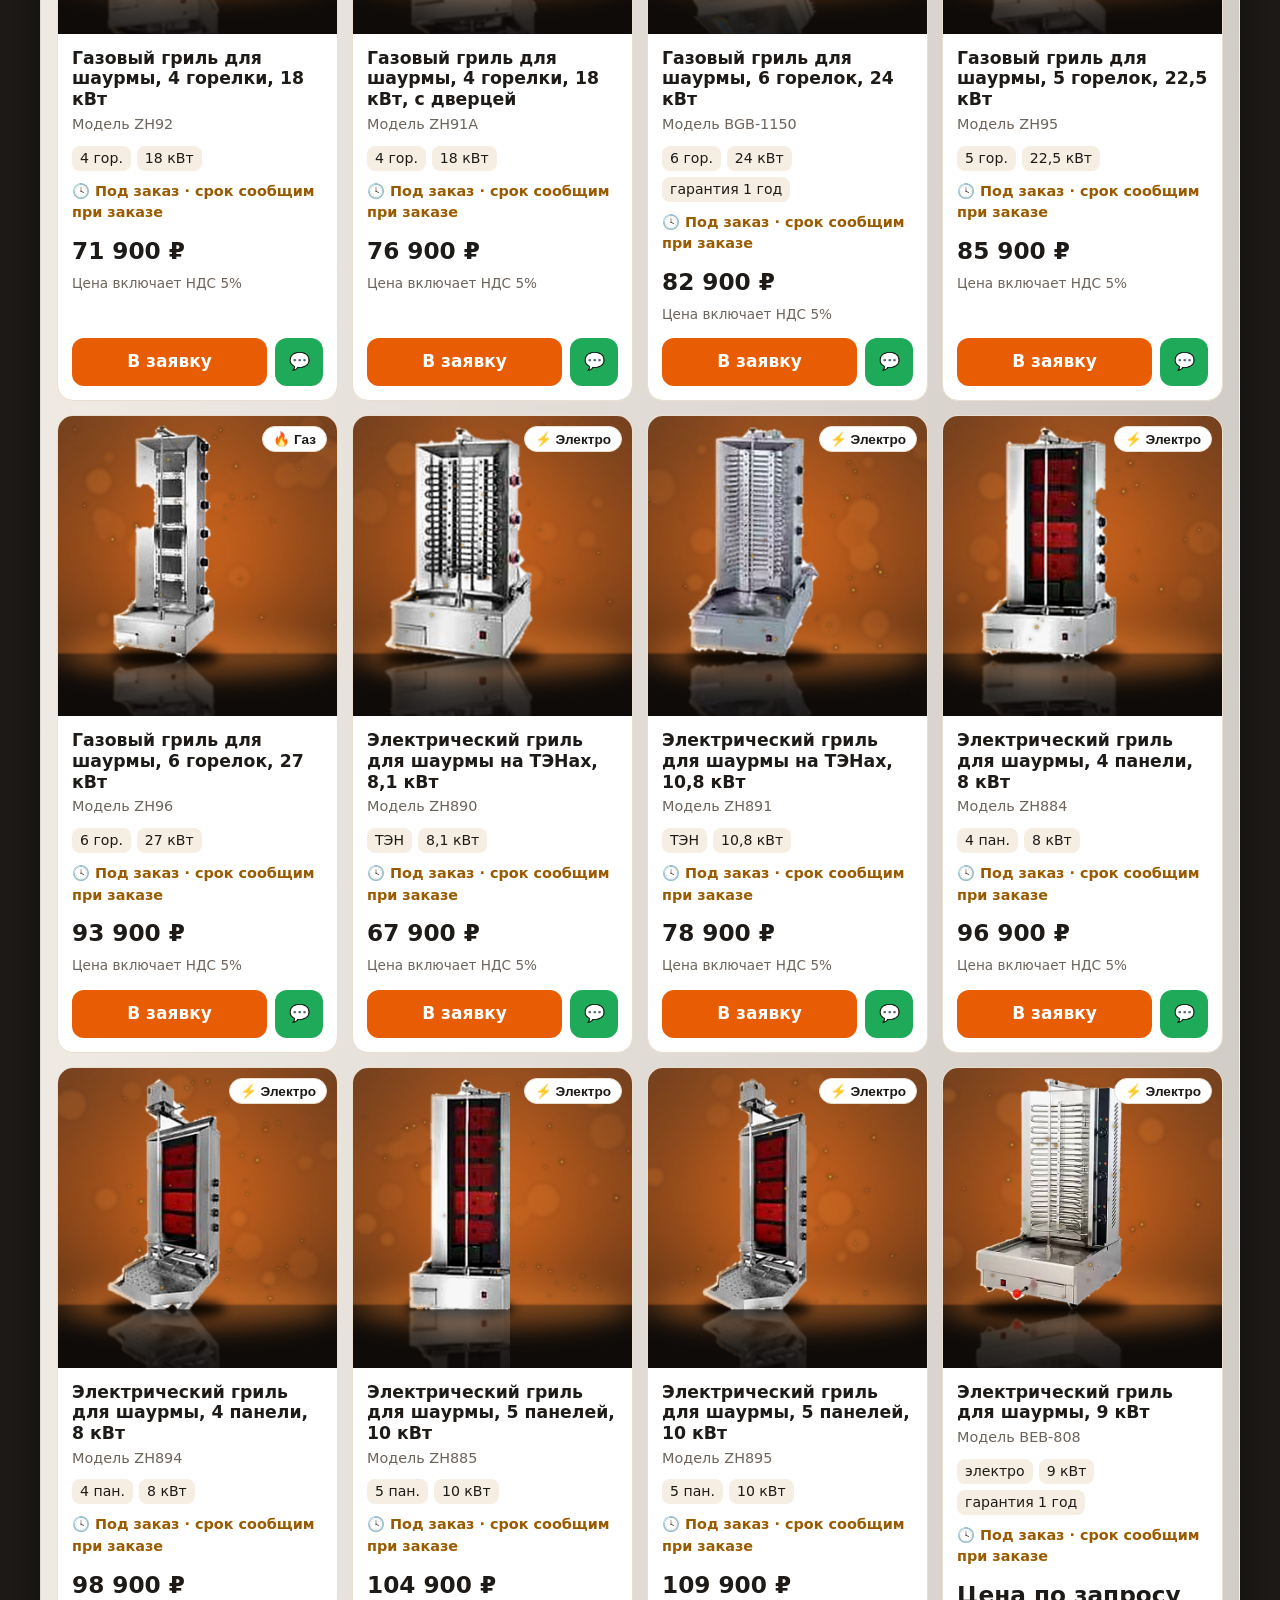
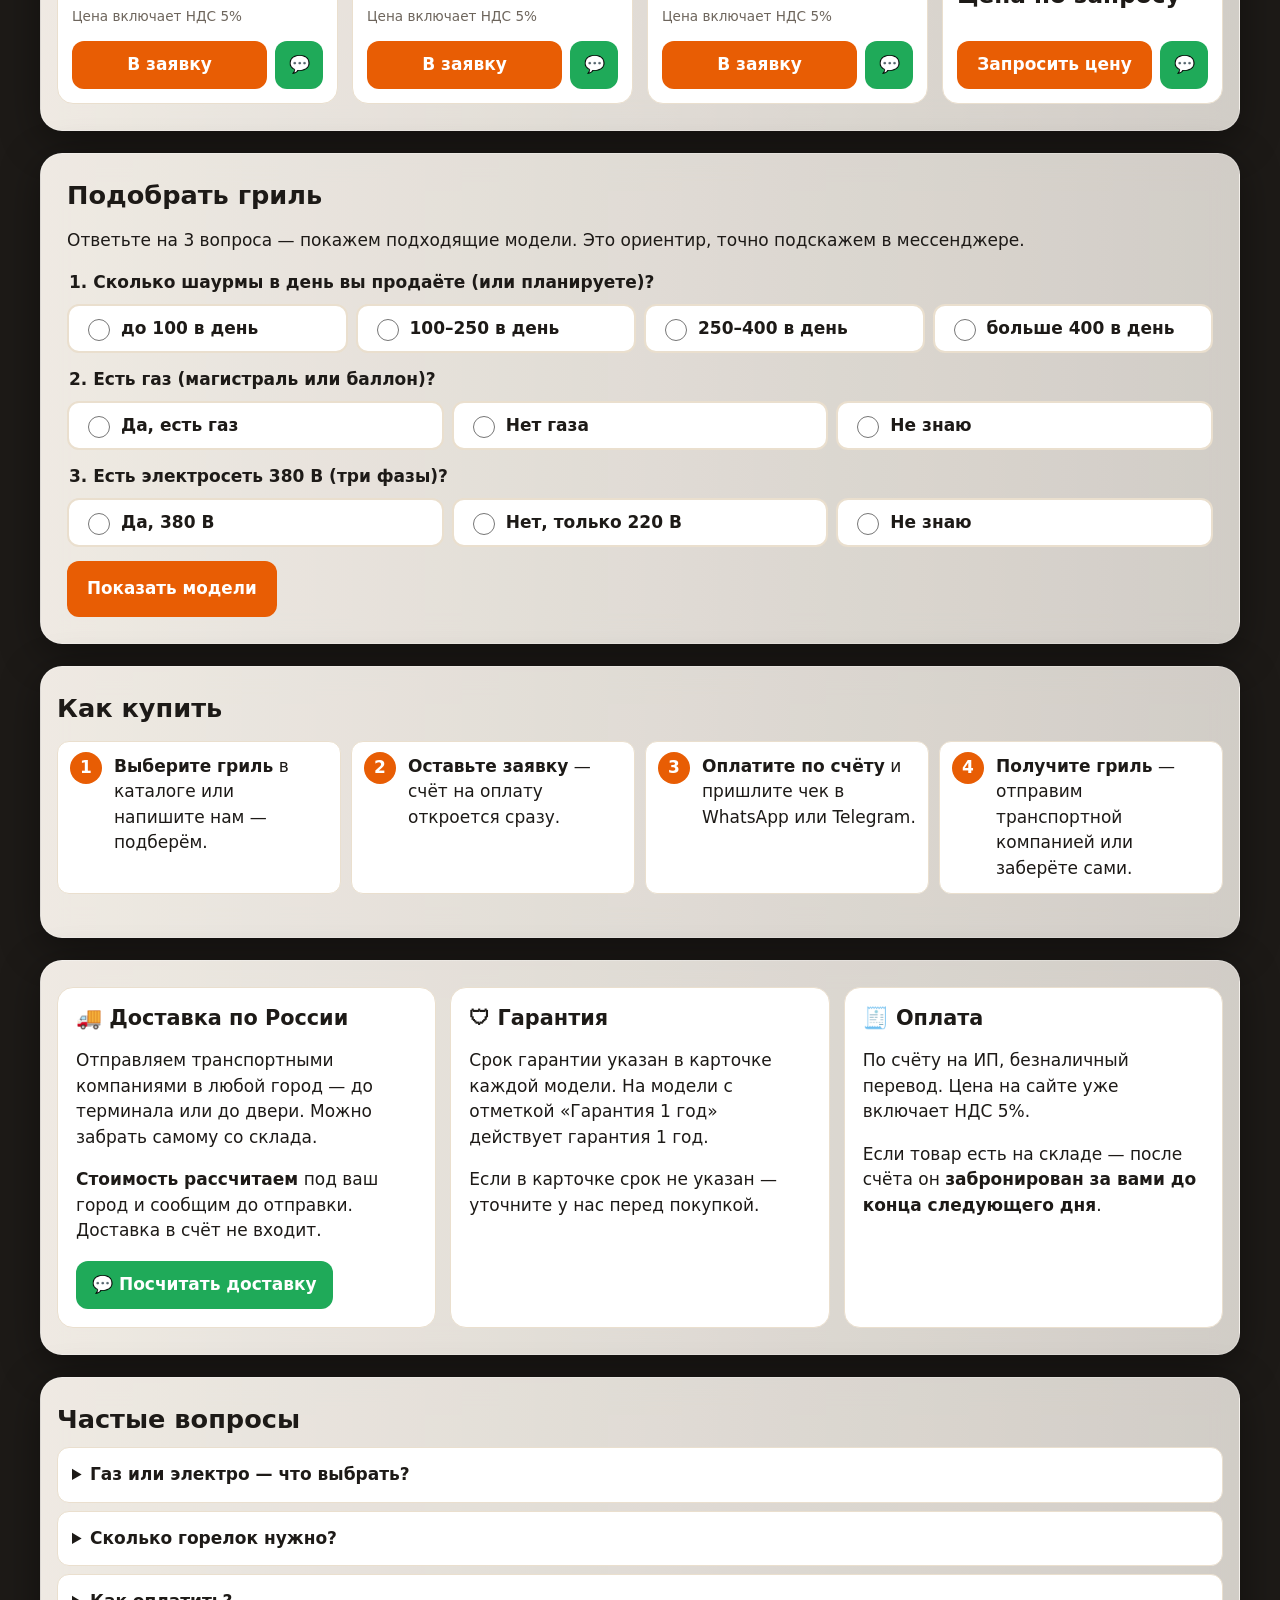
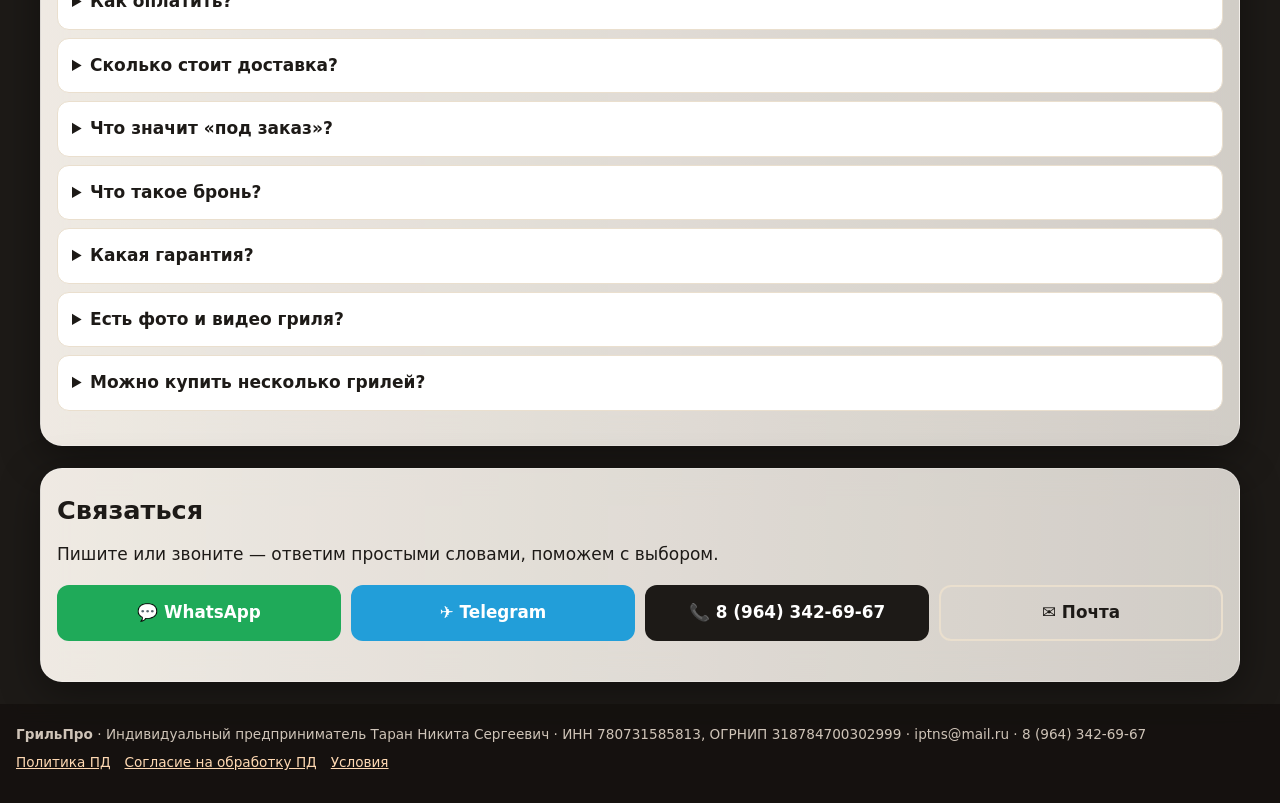
==== commit ce6f80cd: "Wide bg video" ====
--- a/index.html
+++ b/index.html
@@ -11,9 +11,9 @@
 </head>
 <body>
 <div class="bg-video" aria-hidden="true">
-  <video autoplay muted loop playsinline webkit-playsinline preload="metadata" poster="images/video/bg-poster.jpg" disablepictureinpicture tabindex="-1">
-    <source src="images/video/bg.webm" type="video/webm">
-    <source src="images/video/bg.mp4" type="video/mp4">
+  <video autoplay muted loop playsinline webkit-playsinline preload="metadata" poster="images/video/bgw-poster.jpg" disablepictureinpicture tabindex="-1">
+    <source src="images/video/bgw.webm" type="video/webm">
+    <source src="images/video/bgw.mp4" type="video/mp4">
   </video>
 </div>
 <header class="topbar">
--- a/styles.css
+++ b/styles.css
@@ -177,8 +177,8 @@
 .pm-img img{max-width:100%;height:auto}.pm-extra{display:block;margin-top:10px;border-radius:12px}
 
 /* ===== фоновое видео на весь сайт ===== */
-.bg-video{position:fixed;inset:0;z-index:-2;background:#1d1a17 url(images/video/bg-poster.jpg) center/cover no-repeat;overflow:hidden}
-.bg-video video{position:absolute;inset:0;width:100%;height:100%;object-fit:cover;filter:saturate(1.15) brightness(1.35) contrast(1.05)}
+.bg-video{position:fixed;inset:0;z-index:-2;background:#1d1a17 url(images/video/bgw-poster.jpg) right center/cover no-repeat;overflow:hidden}
+.bg-video video{position:absolute;inset:0;width:100%;height:100%;object-fit:cover;object-position:right center;filter:saturate(1.15) brightness(1.35) contrast(1.05)}
 .bg-video::after{content:"";position:absolute;inset:0;background:radial-gradient(ellipse at 50% 42%,rgba(29,26,23,.05),rgba(15,12,10,.62) 100%),linear-gradient(180deg,rgba(29,26,23,.18),rgba(29,26,23,.28))}
 @media (prefers-reduced-motion:reduce){.bg-video video{display:none}}
 .hero{text-shadow:0 1px 14px #000a}
@@ -194,3 +194,8 @@
 html.not-ru .lang-note{display:block}
 @media (max-width:380px){.logo{font-size:1.05rem}.logo-mark{font-size:1.2rem}.topbar{gap:8px;padding:8px 10px}.lang-sel{max-width:96px;padding:0 6px}.cart-btn{padding:8px 10px}}
 .topbar{flex-wrap:nowrap}.logo span:last-child{white-space:nowrap}
+
+.bg-video::before{content:"";position:absolute;inset:0;z-index:1;background:linear-gradient(90deg,rgba(20,16,13,.55),rgba(20,16,13,.15) 55%,transparent)}
+.section{background:linear-gradient(90deg,rgba(255,250,243,.93),rgba(255,250,243,.86) 55%,rgba(255,250,243,.8))}
+@media (max-width:700px){.bg-video::before{background:rgba(15,12,10,.35)}.bg-video::after{background:linear-gradient(180deg,rgba(20,16,13,.45),rgba(20,16,13,.6))}.section{background:rgba(255,250,243,.9)}}
+.cart-btn{white-space:nowrap;display:inline-flex;align-items:center;gap:4px}
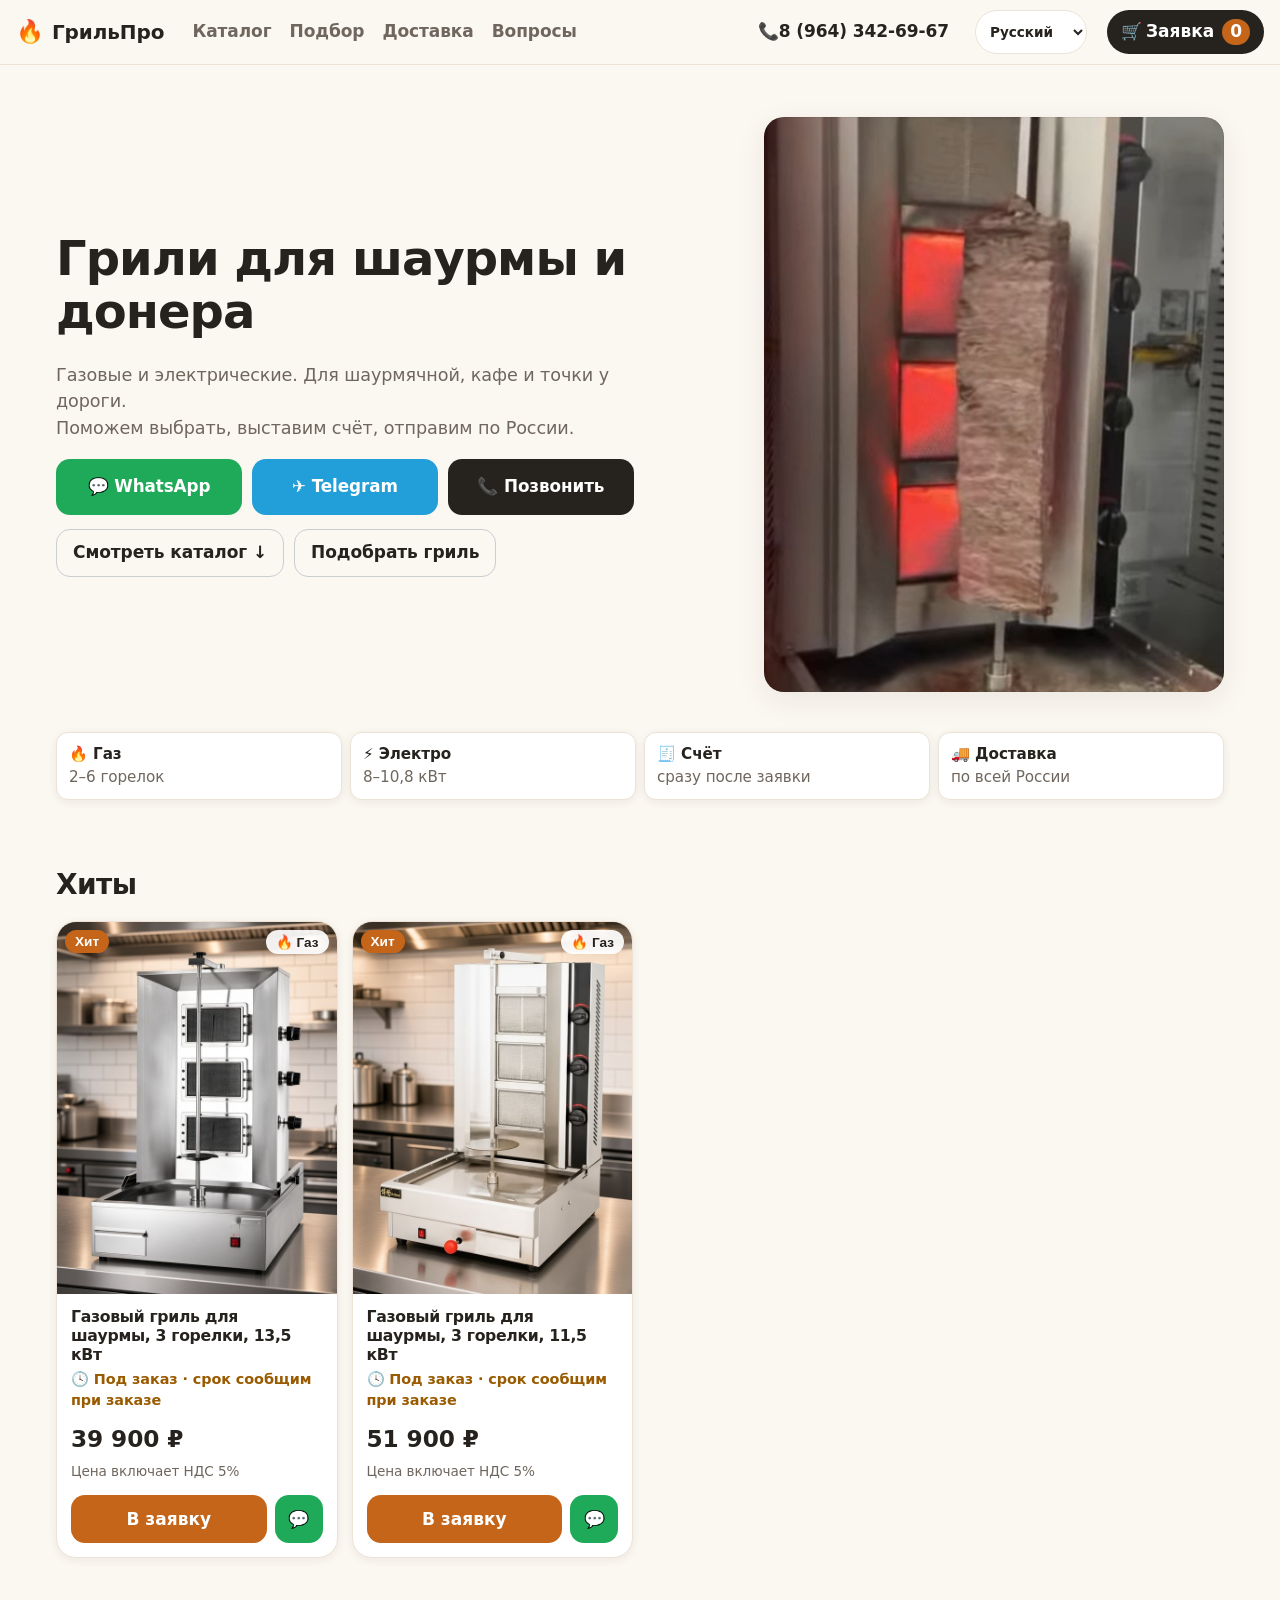
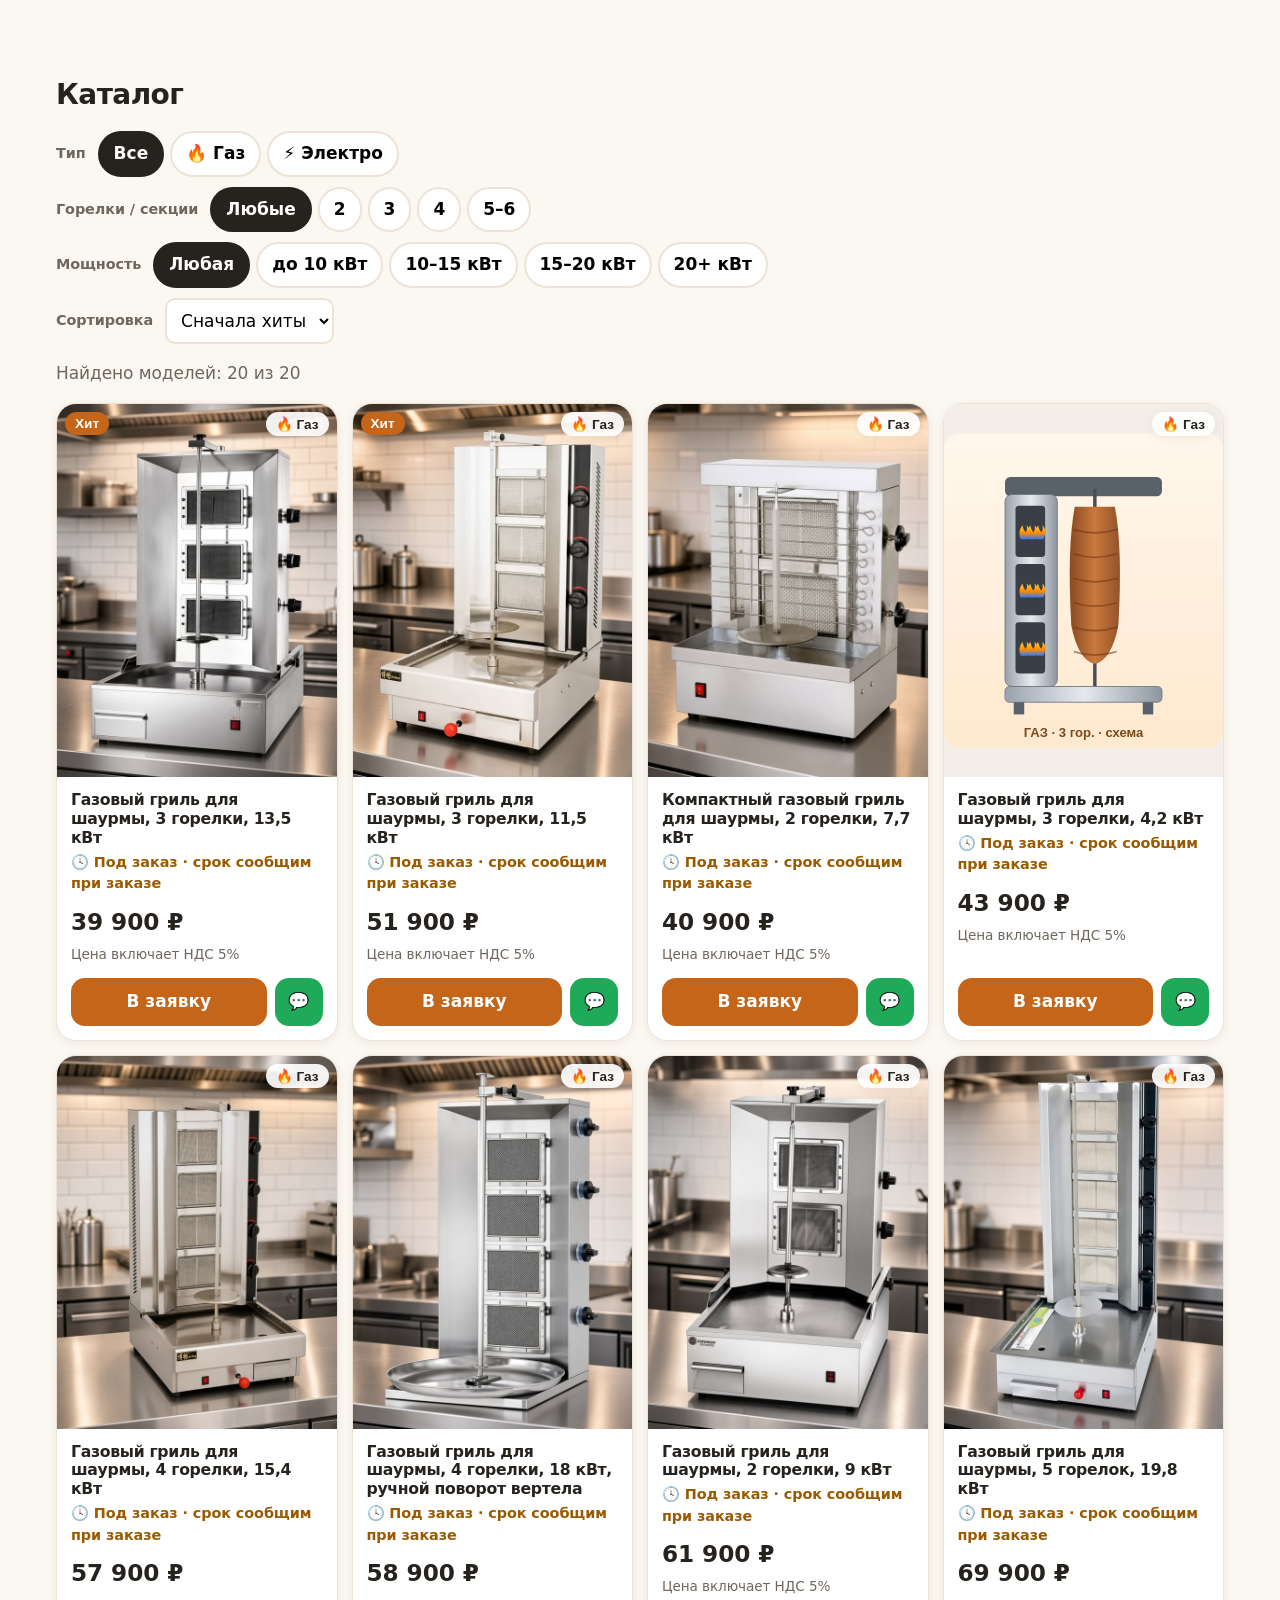
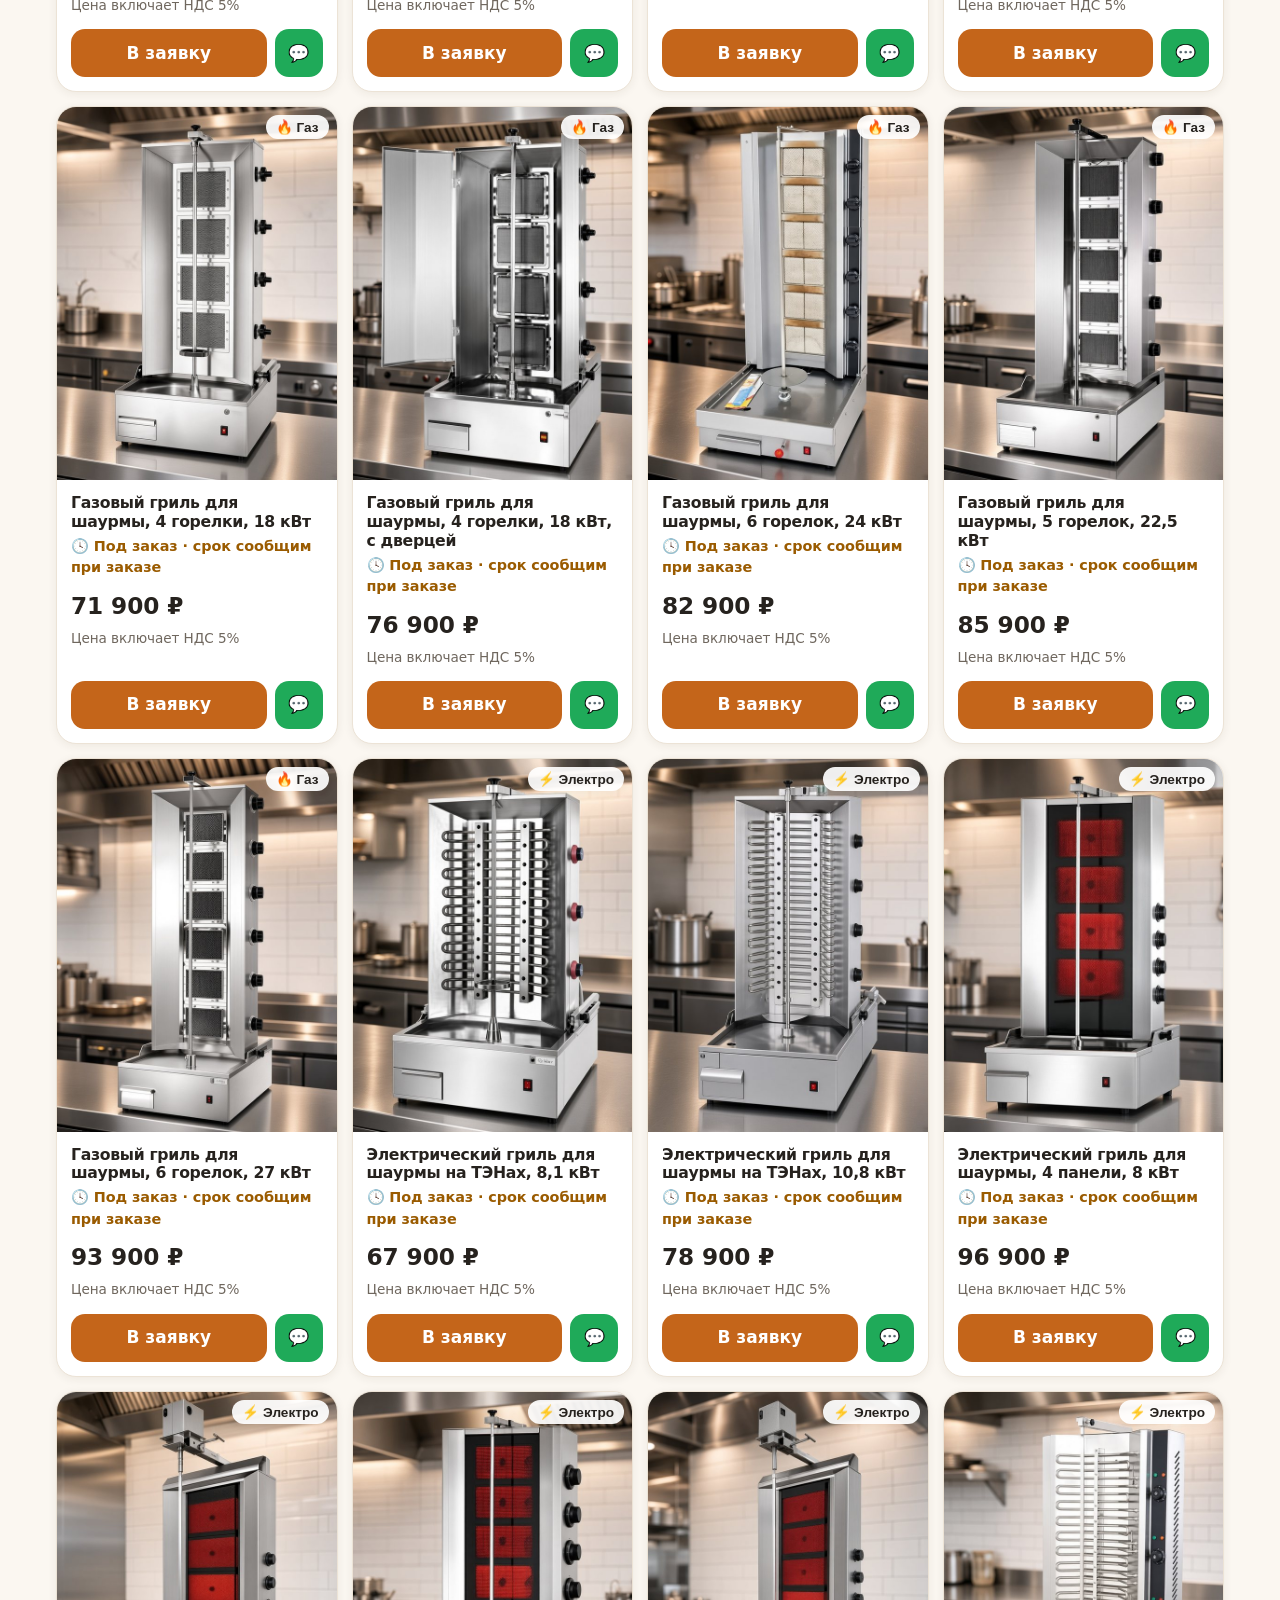
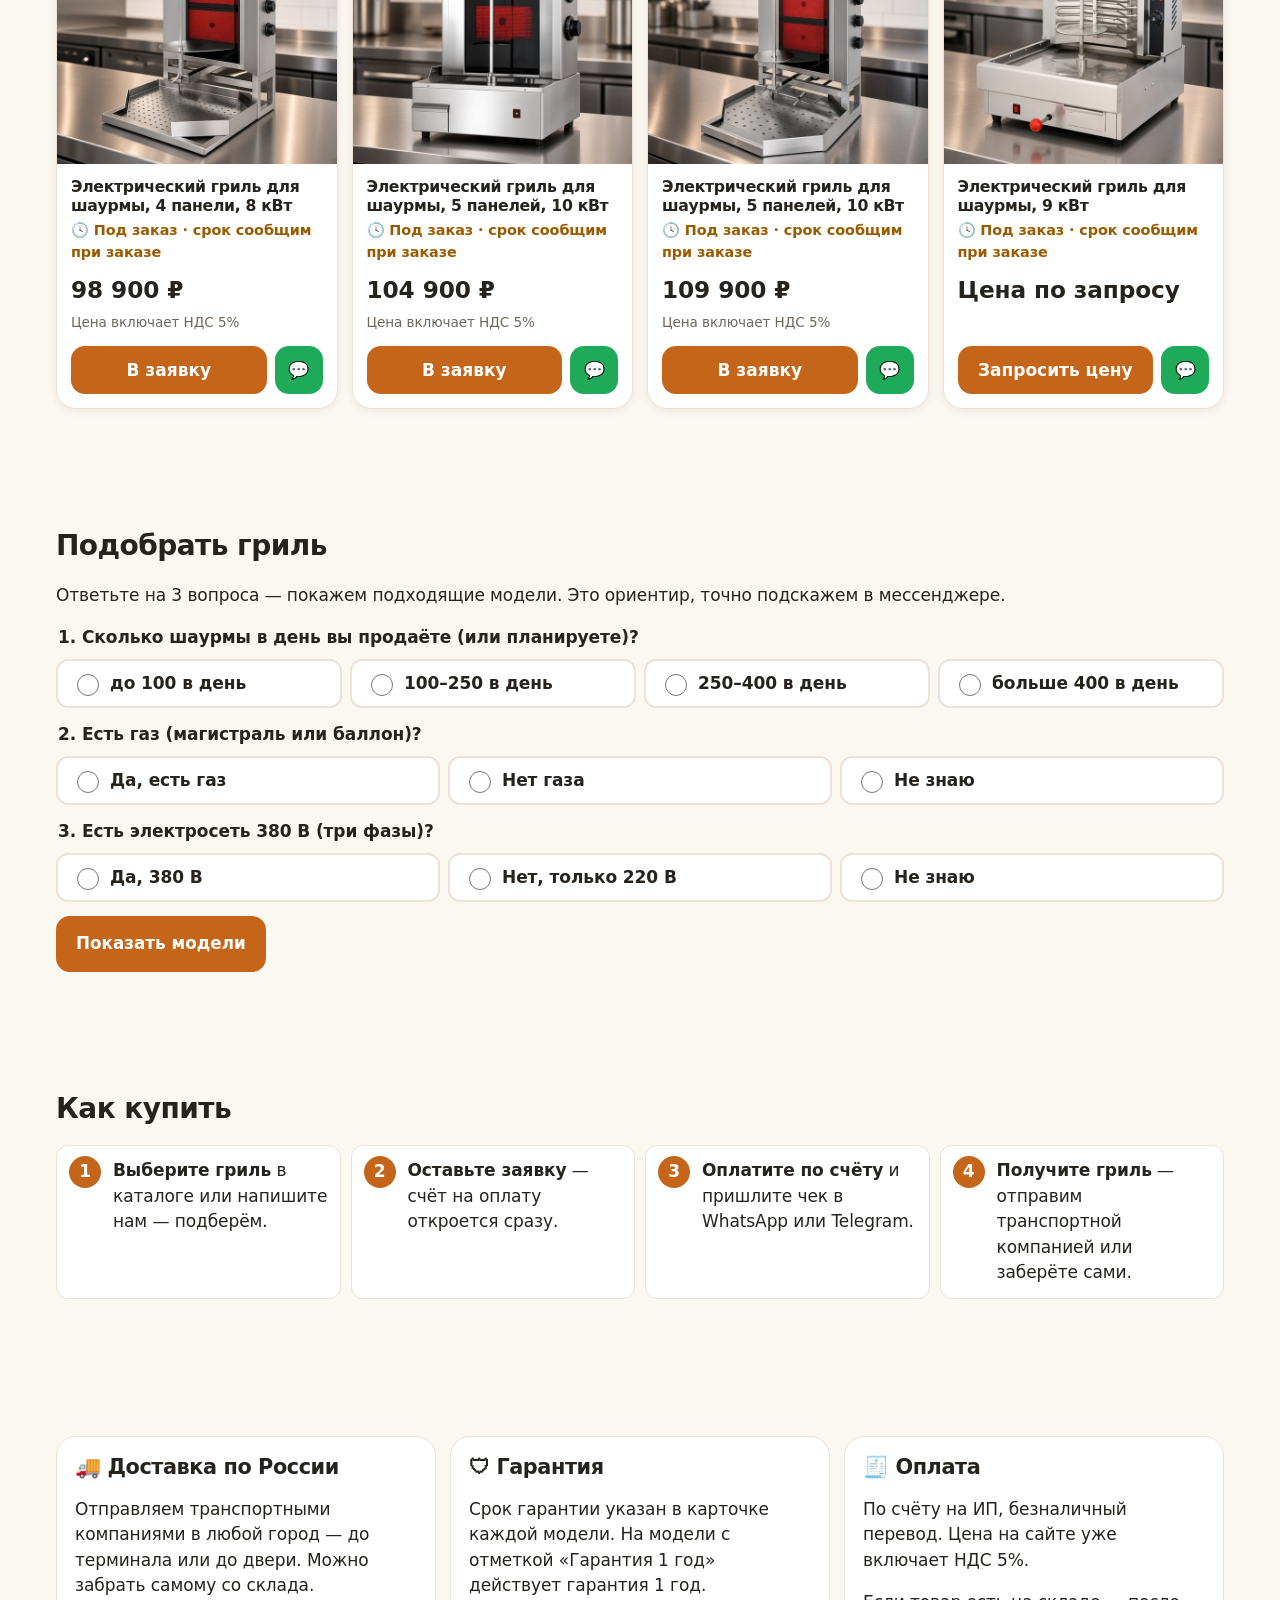
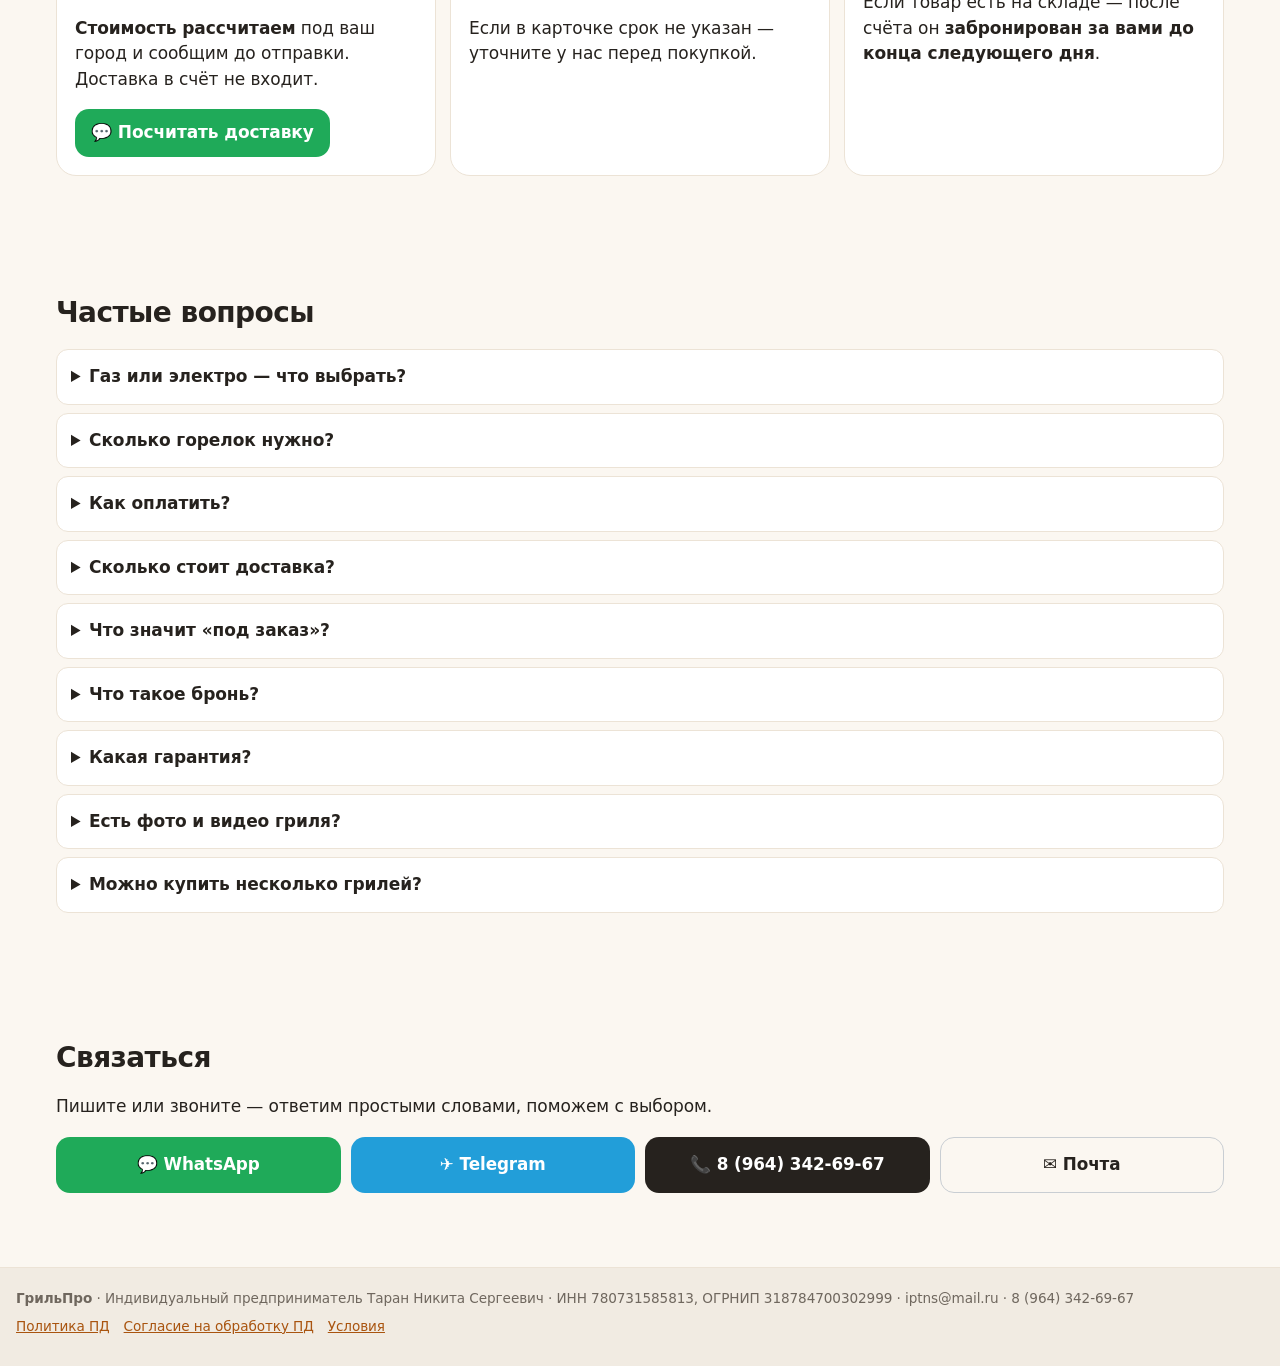
==== commit d7389144: "Light redesign + kitchen photos" ====
--- a/index.html
+++ b/index.html
@@ -6,16 +6,10 @@
 <title>Грили для шаурмы и донера — газ и электро | ГрильПро</title>
 <meta name="description" content="Профессиональные вертикальные грили для шаурмы и донера: газовые и электрические. Подбор, счёт, доставка по России.">
 <link rel="icon" href="favicon.svg" type="image/svg+xml">
-<meta name="theme-color" content="#1d1a17">
+<meta name="theme-color" content="#fbf7f1">
 <link rel="stylesheet" href="styles.css">
 </head>
 <body>
-<div class="bg-video" aria-hidden="true">
-  <video autoplay muted loop playsinline webkit-playsinline preload="metadata" poster="images/video/bgw-poster.jpg" disablepictureinpicture tabindex="-1">
-    <source src="images/video/bgw.webm" type="video/webm">
-    <source src="images/video/bgw.mp4" type="video/mp4">
-  </video>
-</div>
 <header class="topbar">
   <a href="#top" class="logo"><span class="logo-mark">🔥</span> <span data-brand>ГрильПро</span></a>
   <nav class="nav">
@@ -37,6 +31,12 @@
         <a class="btn big call" data-phone-link>📞 Позвонить</a>
       </div>
       <div class="hero-links"><a class="btn ghost" href="#catalog">Смотреть каталог ↓</a><a class="btn ghost" href="#picker">Подобрать гриль</a></div>
+    </div>
+    <div class="hero-media" aria-hidden="true">
+      <video autoplay muted loop playsinline webkit-playsinline preload="metadata" poster="images/video/bgw-poster.jpg" disablepictureinpicture tabindex="-1">
+        <source src="images/video/bgw.webm" type="video/webm">
+        <source src="images/video/bgw.mp4" type="video/mp4">
+      </video>
     </div>
     <ul class="hero-points">
       <li><b>🔥 Газ</b> 2–6 горелок</li>
--- a/styles.css
+++ b/styles.css
@@ -44,8 +44,9 @@
 .section{padding:26px 16px;max-width:1200px;margin:0 auto}
 .grid{display:grid;grid-template-columns:1fr;gap:14px}
 .card{background:var(--card);border:1px solid var(--line);border-radius:var(--radius);overflow:hidden;display:flex;flex-direction:column}
-.card-img{position:relative;border:0;padding:0;background:#fff3e3;cursor:pointer;display:block;width:100%}
-.card-img img{width:100%;height:auto;aspect-ratio:320/360;object-fit:cover;max-height:300px}
+.card-img{position:relative;border:0;padding:0;background:#17120f;cursor:pointer;display:block;width:100%}
+.card-img img{width:100%;height:auto;aspect-ratio:4/5;object-fit:contain;max-height:none}
+.card-img.ph{background:#fff3e3}
 .badge{position:absolute;top:10px;padding:4px 10px;border-radius:999px;font-size:.85rem;font-weight:800}
 .badge.hit{left:10px;background:#d00000;color:#fff}.badge.hit.static{position:static;display:inline-block;margin-bottom:6px}
 .badge.fuel{right:10px;background:#fff;color:var(--ink);border:1px solid var(--line)}
@@ -135,17 +136,19 @@
 .doc-nav{display:flex;flex-wrap:wrap;gap:8px;margin-bottom:16px}
 .doc table{border-collapse:collapse;width:100%}.doc td{border:1px solid var(--line);padding:8px;vertical-align:top}
 
+.card-body h3{font-size:.98rem}
 @media (max-width:639px){
-  #catalogGrid .card,#pickerResult .card{flex-direction:row}
-  #catalogGrid .card-img,#pickerResult .card-img{width:118px;flex:none}
-  #catalogGrid .card-img img,#pickerResult .card-img img{height:100%;max-height:none;object-fit:contain}
-  #catalogGrid .badge.fuel,#pickerResult .badge.fuel{display:none}
-  #catalogGrid .badge.hit,#pickerResult .badge.hit{top:6px;left:6px;font-size:.75rem}
-  #catalogGrid .card-body,#pickerResult .card-body{padding:10px 12px}
-  #catalogGrid .card-body h3,#pickerResult .card-body h3{font-size:.98rem}
-  #catalogGrid .price,#pickerResult .price{font-size:1.25rem;margin-top:2px}
-  #catalogGrid .btn,#pickerResult .card .btn{min-height:46px}
-}
+  .grid{grid-template-columns:1fr 1fr;gap:10px}
+  .card .badge.fuel,.card .model,.card .facts{display:none}
+  .card .badge.hit{top:6px;left:6px;font-size:.72rem}
+  .card-body{padding:10px}
+  .card-body h3{font-size:.82rem;line-height:1.25}
+  .price{font-size:1.1rem}
+  .card-actions{gap:6px}
+  .card .btn{min-height:44px;padding:8px 10px;font-size:.9rem}
+  .card .stock{font-size:.75rem}
+}
+@media (min-width:640px){.card .model,.card .facts{display:none}}
 @media (min-width:640px){
   .grid{grid-template-columns:repeat(2,1fr)}
   .hero-points{grid-template-columns:repeat(4,1fr)}
@@ -176,16 +179,6 @@
 
 .pm-img img{max-width:100%;height:auto}.pm-extra{display:block;margin-top:10px;border-radius:12px}
 
-/* ===== фоновое видео на весь сайт ===== */
-.bg-video{position:fixed;inset:0;z-index:-2;background:#1d1a17 url(images/video/bgw-poster.jpg) right center/cover no-repeat;overflow:hidden}
-.bg-video video{position:absolute;inset:0;width:100%;height:100%;object-fit:cover;object-position:right center;filter:saturate(1.15) brightness(1.35) contrast(1.05)}
-.bg-video::after{content:"";position:absolute;inset:0;background:radial-gradient(ellipse at 50% 42%,rgba(29,26,23,.05),rgba(15,12,10,.62) 100%),linear-gradient(180deg,rgba(29,26,23,.18),rgba(29,26,23,.28))}
-@media (prefers-reduced-motion:reduce){.bg-video video{display:none}}
-.hero{text-shadow:0 1px 14px #000a}
-.section{background:rgba(255,250,243,.84);-webkit-backdrop-filter:blur(16px) saturate(1.2);backdrop-filter:blur(16px) saturate(1.2);border-radius:22px;margin:22px auto;width:calc(100% - 28px);box-shadow:0 10px 40px #0006;border:1px solid #ffffff40}
-.hero.section,.hero{background:linear-gradient(180deg,rgba(29,26,23,.4),rgba(29,26,23,.22));}
-.footer{background:rgba(20,17,14,.82);-webkit-backdrop-filter:blur(10px);backdrop-filter:blur(10px)}
-@media (max-width:640px){.section{width:calc(100% - 12px);border-radius:16px;padding:20px 12px}}
 
 .lang-sel{margin-left:auto;background:#3a342e;color:#fff;border:1px solid #5a4d40;border-radius:999px;font:inherit;font-weight:700;font-size:.85rem;padding:0 10px;min-height:44px;max-width:112px;cursor:pointer}
 .lang-sel + .cart-btn{margin-left:8px}
@@ -195,7 +188,75 @@
 @media (max-width:380px){.logo{font-size:1.05rem}.logo-mark{font-size:1.2rem}.topbar{gap:8px;padding:8px 10px}.lang-sel{max-width:96px;padding:0 6px}.cart-btn{padding:8px 10px}}
 .topbar{flex-wrap:nowrap}.logo span:last-child{white-space:nowrap}
 
-.bg-video::before{content:"";position:absolute;inset:0;z-index:1;background:linear-gradient(90deg,rgba(20,16,13,.55),rgba(20,16,13,.15) 55%,transparent)}
-.section{background:linear-gradient(90deg,rgba(255,250,243,.93),rgba(255,250,243,.86) 55%,rgba(255,250,243,.8))}
-@media (max-width:700px){.bg-video::before{background:rgba(15,12,10,.35)}.bg-video::after{background:linear-gradient(180deg,rgba(20,16,13,.45),rgba(20,16,13,.6))}.section{background:rgba(255,250,243,.9)}}
 .cart-btn{white-space:nowrap;display:inline-flex;align-items:center;gap:4px}
+.card .badge.hit{top:auto;bottom:8px;left:8px}
+.card .badge.fuel{top:8px;right:8px}
+.grid>*{min-width:0}
+@media (max-width:430px){.lang-sel{max-width:92px;padding:0 6px;font-size:.8rem}.logo{font-size:1.1rem}.topbar{gap:6px;padding:8px 10px}.cart-btn{padding:8px 10px}}
+
+
+/* ===== СВЕТЛАЯ ТЕМА (кухонный стиль) ===== */
+:root{--bg:#fbf7f1;--ink:#26221e;--muted:#6f675e;--card:#fff;--line:#ece3d6;--accent:#c4651a;--accent-d:#a9540f;--steel:#e9ecef;--steel-d:#c9ced3;--shadow:0 8px 30px rgba(60,40,20,.08);--shadow-s:0 2px 10px rgba(60,40,20,.07);--radius:20px}
+body{background:var(--bg);color:var(--ink);font-family:"Inter","Segoe UI",system-ui,-apple-system,Roboto,Arial,sans-serif;letter-spacing:-.005em}
+a{color:var(--accent-d)}
+h1,h2,h3{letter-spacing:-.02em;font-weight:750}
+h2{font-size:1.75rem;margin-bottom:.7em}
+.topbar{background:rgba(251,247,241,.88);-webkit-backdrop-filter:blur(14px);backdrop-filter:blur(14px);color:var(--ink);border-bottom:1px solid var(--line)}
+.logo{color:var(--ink)}
+.nav a{color:var(--muted);font-weight:600}.nav a:hover{color:var(--accent-d)}
+.hdr-phone{color:var(--ink)}
+.lang-sel{background:#fff;color:var(--ink);border:1px solid var(--line)}
+.cart-btn{background:var(--ink);color:#fff}
+.cart-btn b{background:var(--accent)}
+.btn{background:#f1ebe2;color:var(--ink);border-radius:14px}
+.btn.primary{background:var(--accent);color:#fff}.btn.primary:hover{background:var(--accent-d)}
+.btn.call{background:var(--ink)}
+.btn.ghost{background:transparent;border:1.5px solid var(--steel-d);color:var(--ink)}
+.btn.ghost:hover{border-color:var(--accent);color:var(--accent-d)}
+.hero{background:none;color:var(--ink);text-shadow:none;display:grid;gap:22px;padding:30px 16px 8px;max-width:1200px;margin:0 auto}
+.hero h1{font-size:2.2rem;line-height:1.1}
+.lead{color:var(--muted)}
+.hero .btn.ghost{color:var(--ink);border-color:var(--steel-d)}
+.hero-media{border-radius:var(--radius);overflow:hidden;box-shadow:var(--shadow);background:#e9e2d8;aspect-ratio:16/10;position:relative}
+.hero-media video{width:100%;height:100%;object-fit:cover;object-position:78% center;display:block}
+.hero-media::after{content:"";position:absolute;inset:0;border-radius:inherit;box-shadow:inset 0 0 0 1px rgba(0,0,0,.05);pointer-events:none}
+@media (prefers-reduced-motion:reduce){.hero-media video{display:none}.hero-media{background:#e9e2d8 url(images/video/bgw-poster.jpg) 78% center/cover}}
+.hero-points{grid-column:1/-1}
+.hero-points li{background:#fff;border:1px solid var(--line);box-shadow:var(--shadow-s);color:var(--muted)}
+.hero-points b{color:var(--ink)}
+.section{background:none;box-shadow:none;border:0;border-radius:0;backdrop-filter:none;-webkit-backdrop-filter:none;width:auto;margin:0 auto;padding:44px 16px;max-width:1200px}
+.picker,.info-cards,.steps{background:none}
+.card{background:#fff;border:1px solid var(--line);border-radius:var(--radius);box-shadow:var(--shadow-s);transition:box-shadow .2s,transform .2s}
+.card:hover{box-shadow:var(--shadow);transform:translateY(-2px)}
+.card-img{background:#f3efe8}
+.card-img img{aspect-ratio:3/4;object-fit:cover}
+.card-img.ph{background:#f3efe8}
+.card-img.ph img{object-fit:contain}
+.badge.hit{background:var(--accent);color:#fff}
+.badge.fuel{background:rgba(255,255,255,.92);border:0;color:var(--ink);box-shadow:var(--shadow-s)}
+.card .badge.hit{bottom:auto;top:8px;left:8px}
+.model{color:var(--muted)}
+.footer{background:#f1ebe2;color:var(--muted);border-top:1px solid var(--line)}
+.footer a{color:var(--accent-d)}
+.mobile-bar{background:rgba(251,247,241,.94);border-top:1px solid var(--line);-webkit-backdrop-filter:blur(12px);backdrop-filter:blur(12px)}
+.pm-img img{border-radius:14px}
+@media (min-width:960px){
+  .hero{grid-template-columns:1.05fr 1fr;align-items:center;padding-top:52px;column-gap:40px}
+  .hero h1{font-size:3rem}.hero-text{max-width:none}
+  .section{padding:60px 16px}
+}
+.hero-media{aspect-ratio:5/4}
+.hero-media video{object-position:97% center}
+@media (min-width:960px){#hitsGrid{grid-template-columns:repeat(4,1fr)}.hero-media{aspect-ratio:1/1;max-height:520px}}
+.mobile-bar .btn{border-radius:12px}
+.hero-media{aspect-ratio:4/4.4;max-width:460px;width:100%;justify-self:center}
+.hero-media video{position:absolute;top:0;right:-9%;height:100%;width:auto;aspect-ratio:16/9;max-width:none;object-fit:cover}
+.hero-media{background:#e9e2d8}
+@media (min-width:960px){.hero-media{aspect-ratio:4/5;max-height:none;justify-self:end}}
+@media (prefers-reduced-motion:reduce){.hero-media{background:#e9e2d8 url(images/video/bgw-poster.jpg) right/auto 100% no-repeat}}
+.modal{background:rgba(38,34,30,.45);-webkit-backdrop-filter:blur(4px);backdrop-filter:blur(4px)}
+.pm-img img{max-height:none;width:100%}
+.pm-img{position:relative}
+@media (min-width:960px){.pm{grid-template-columns:340px 1fr}}
+.hero-media video{right:-17%}
+.hero-media video{height:140%;top:-8%;right:-6%}
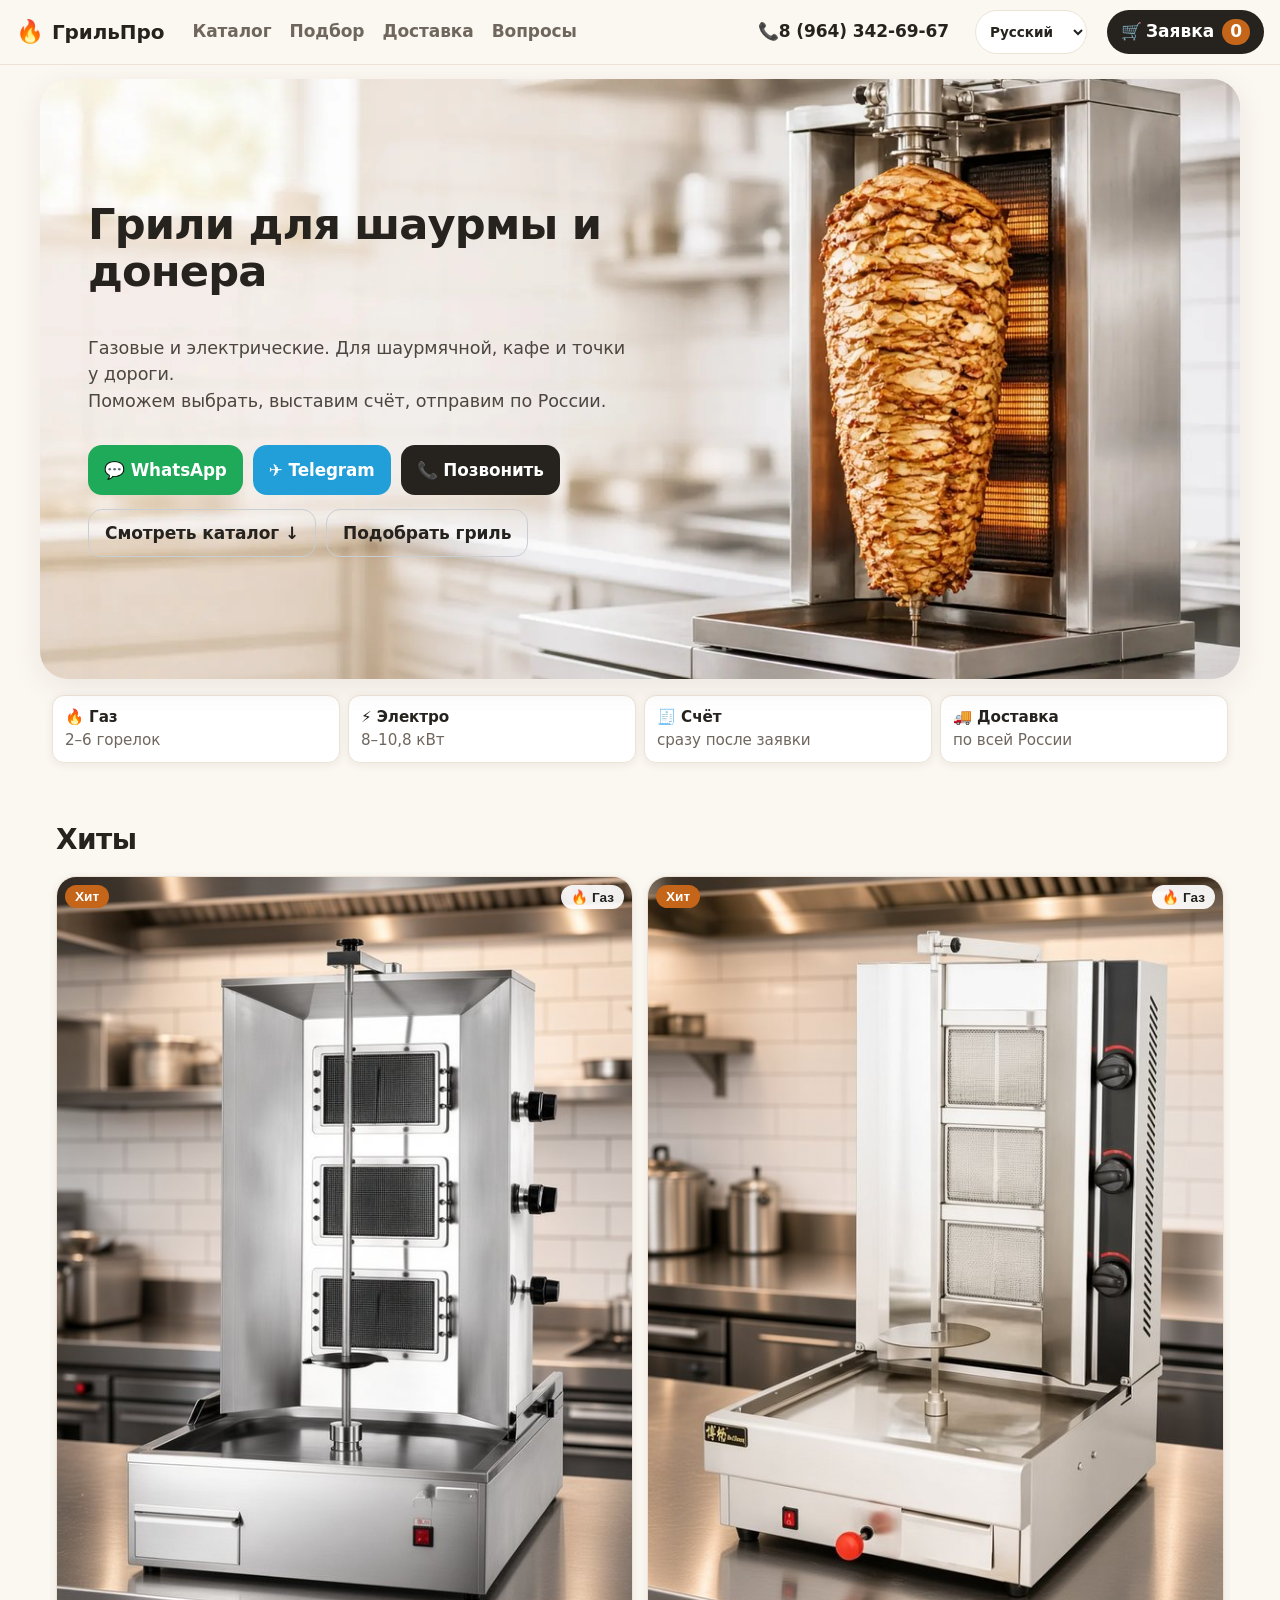
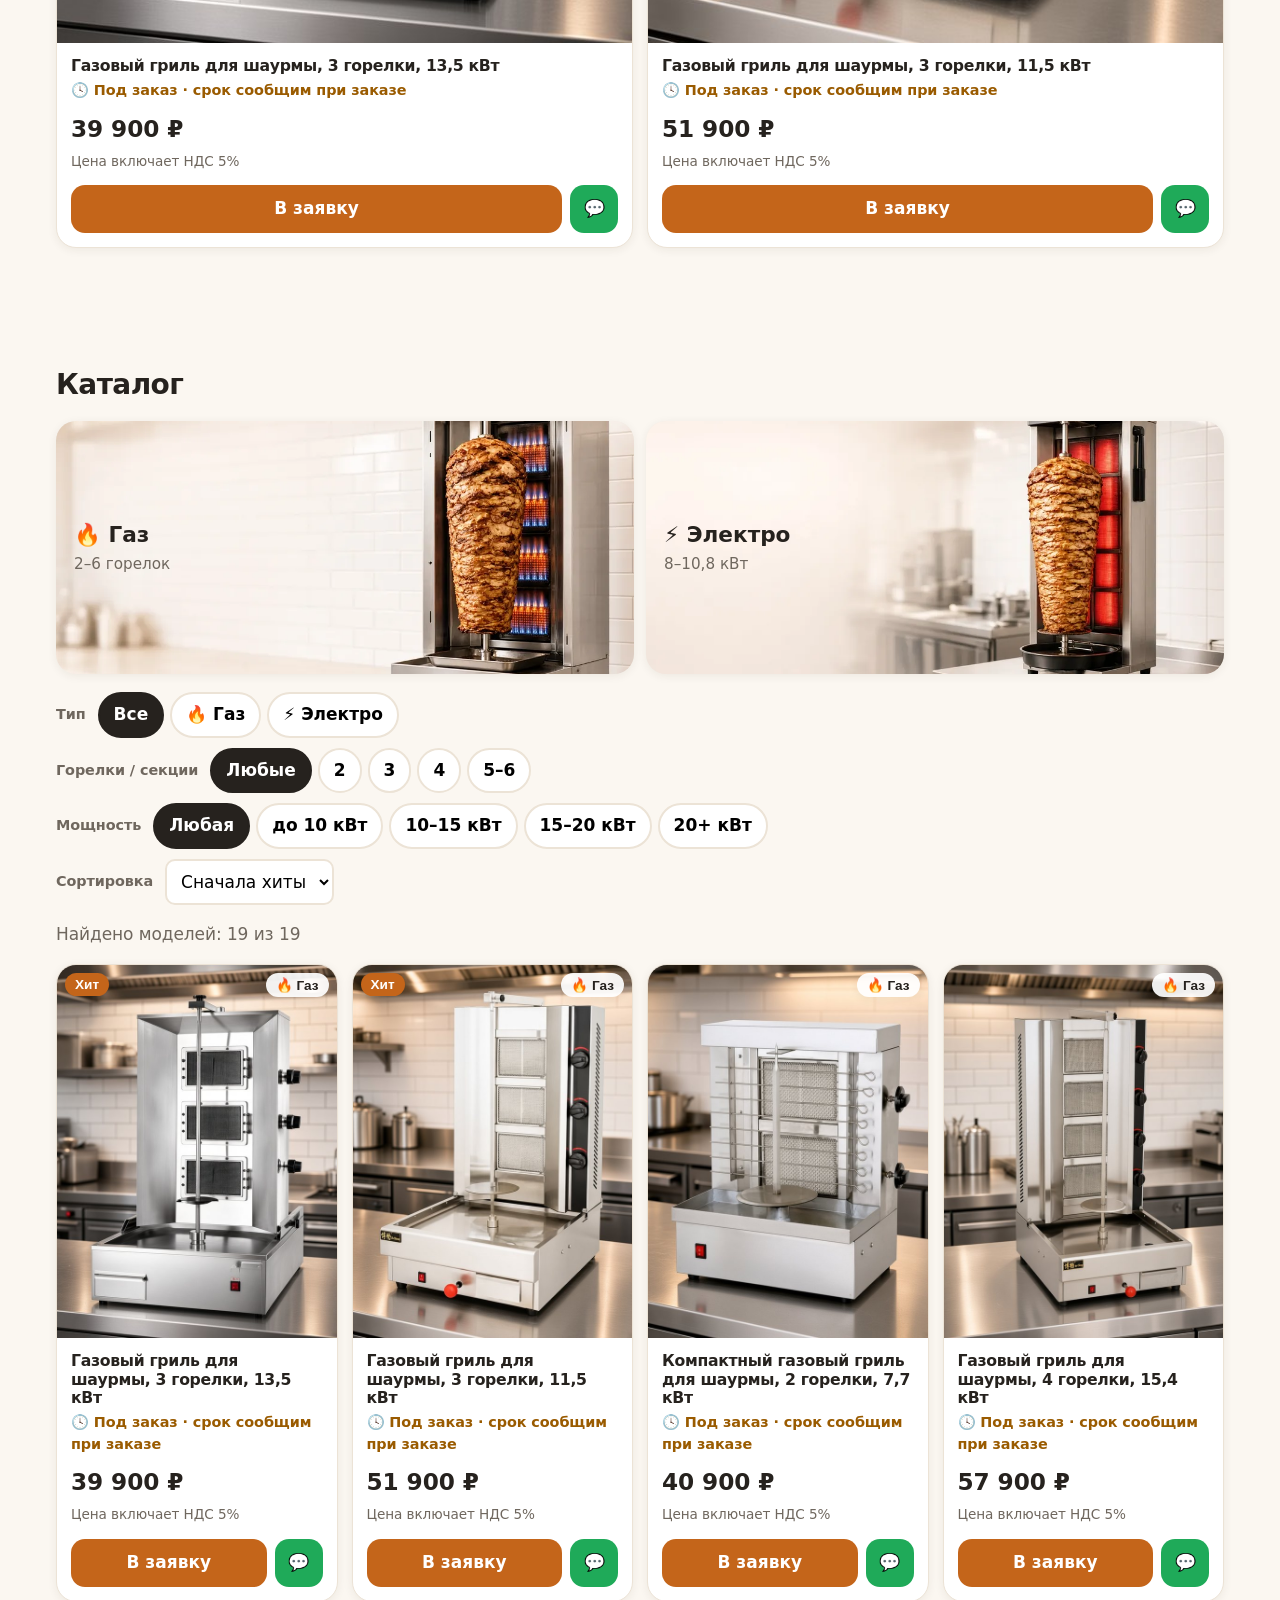
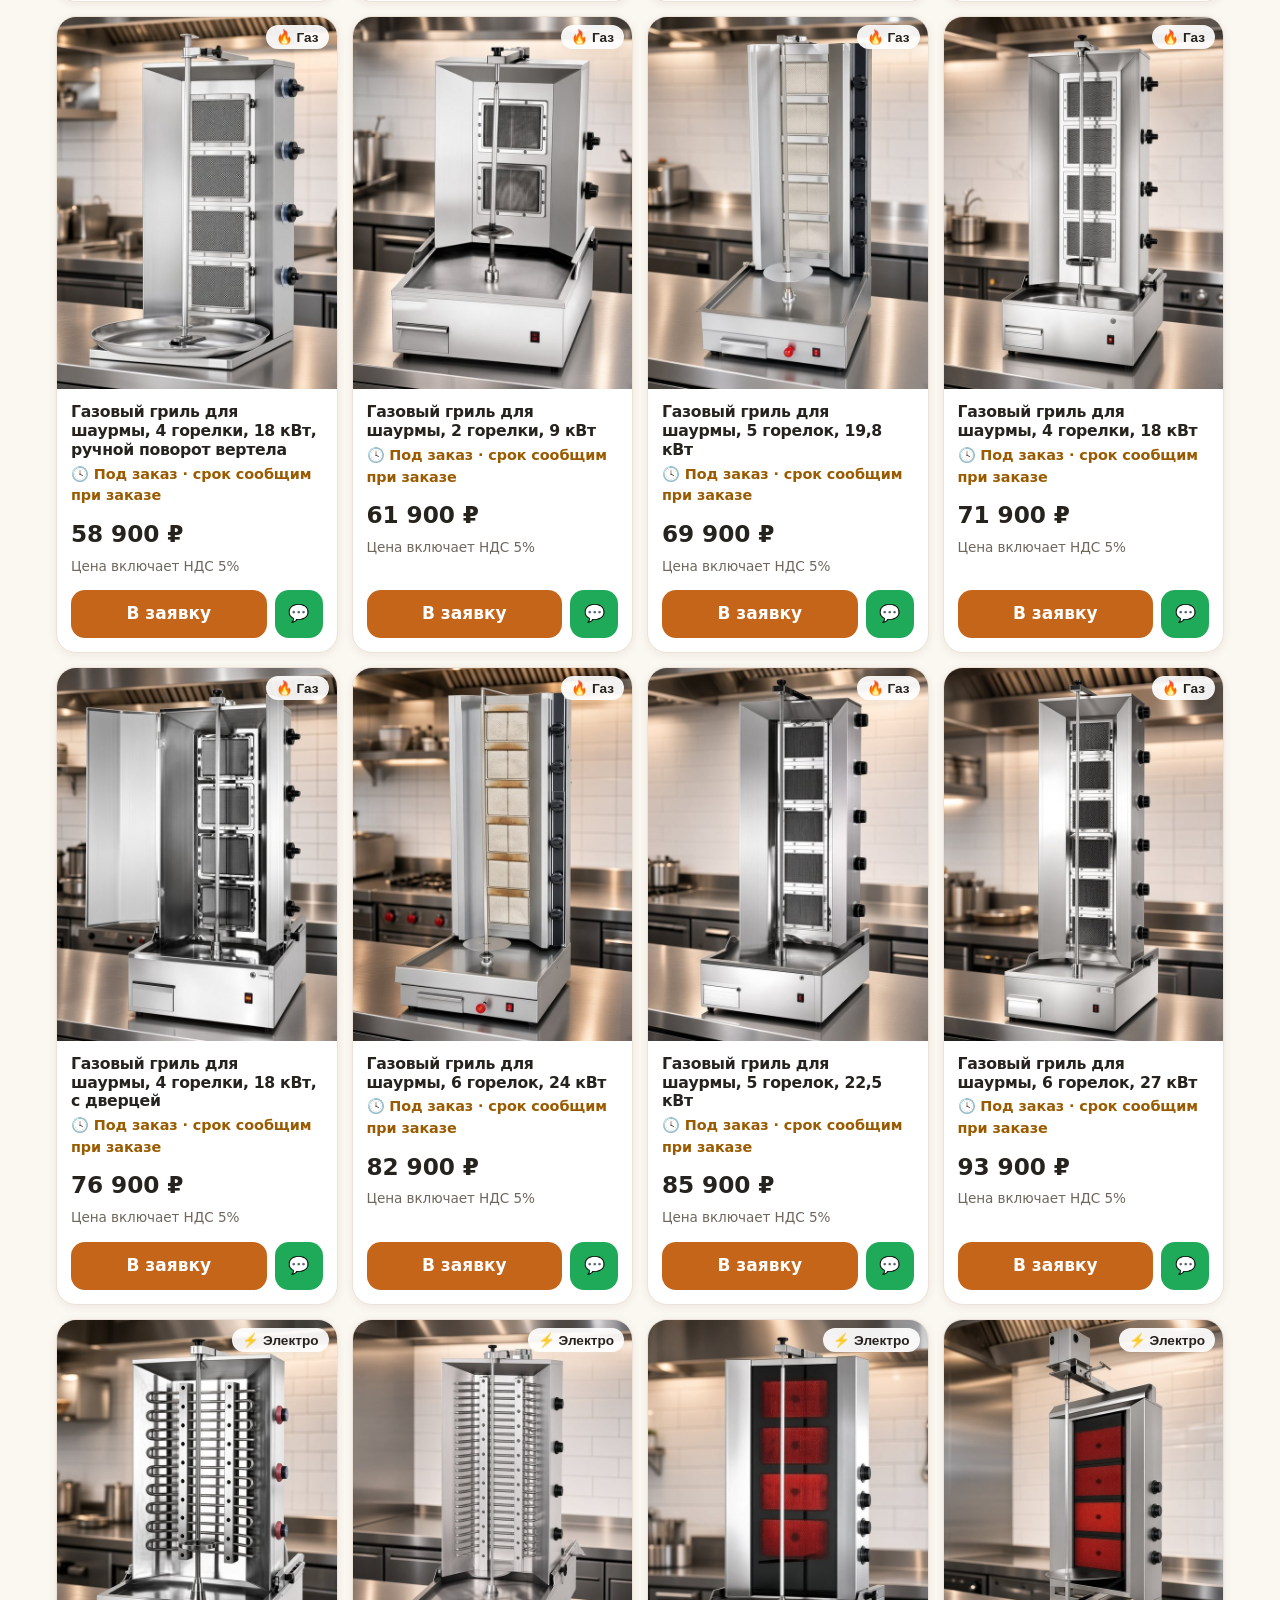
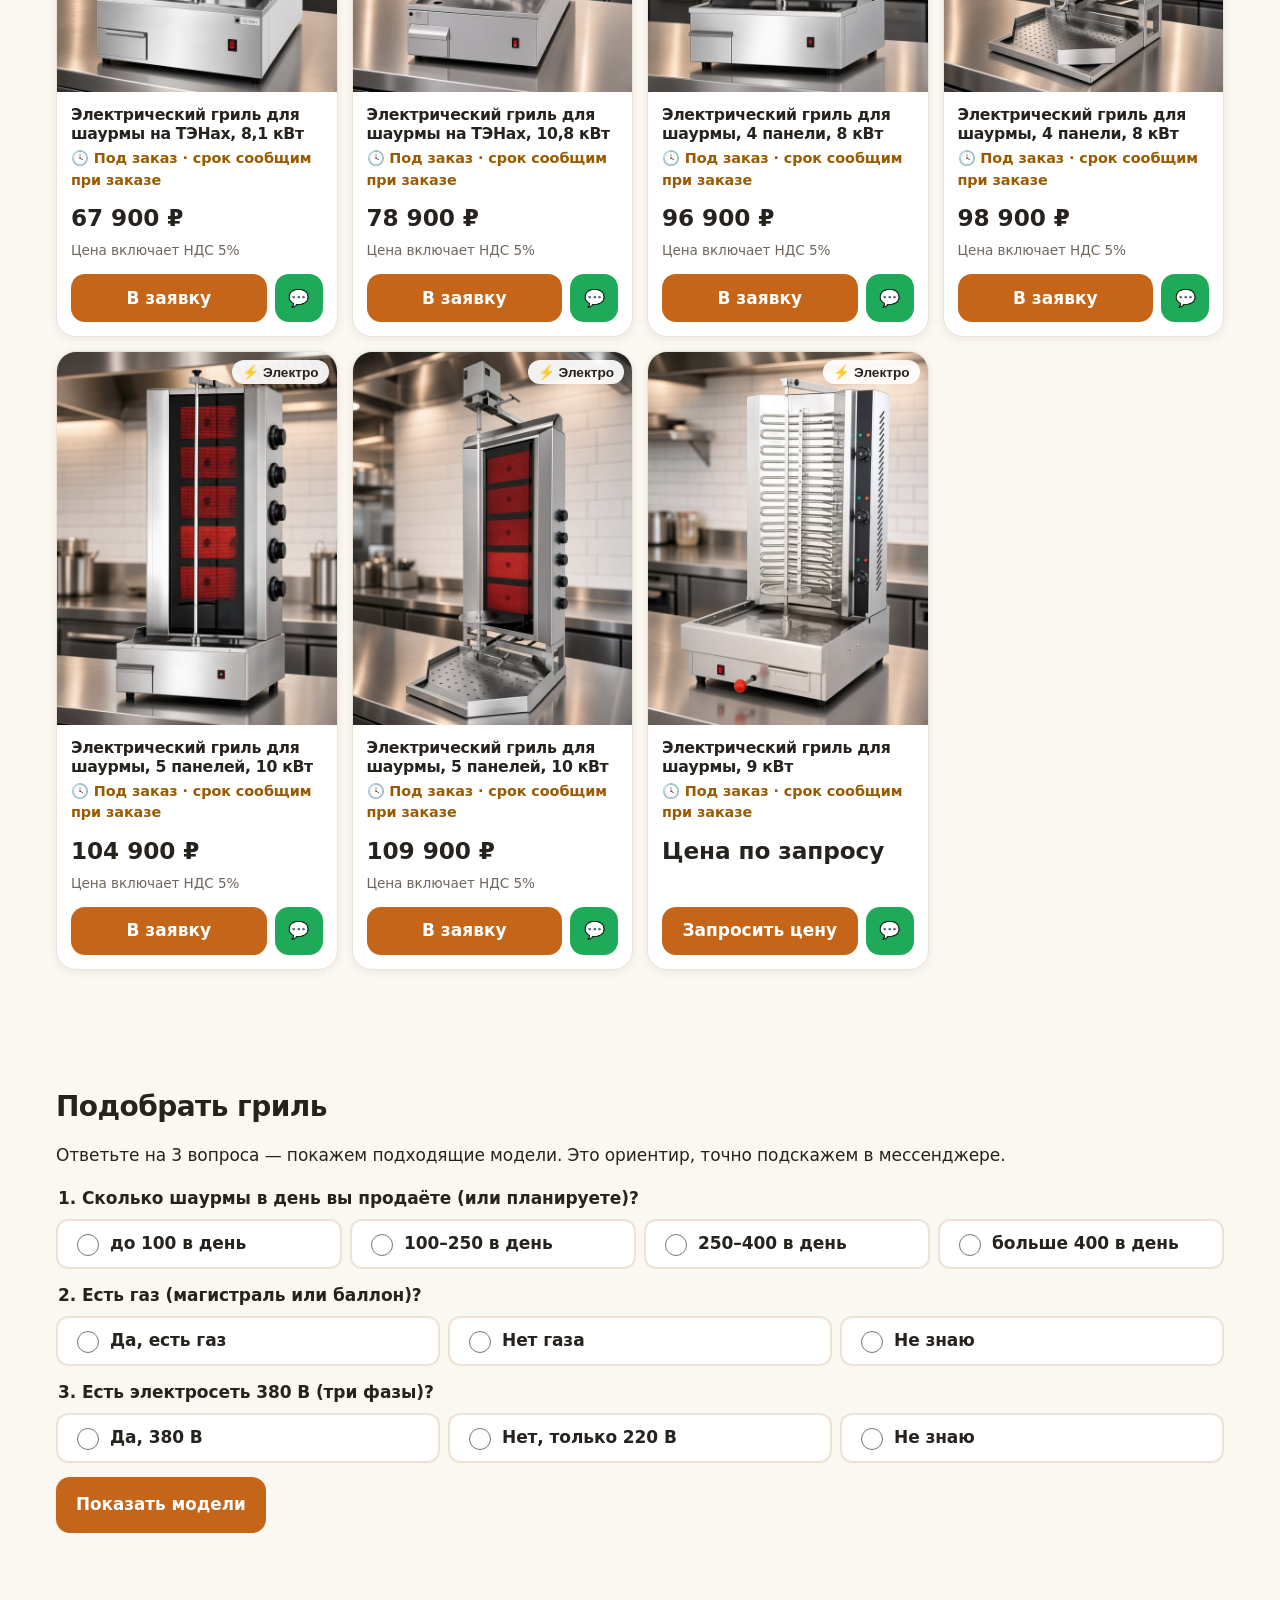
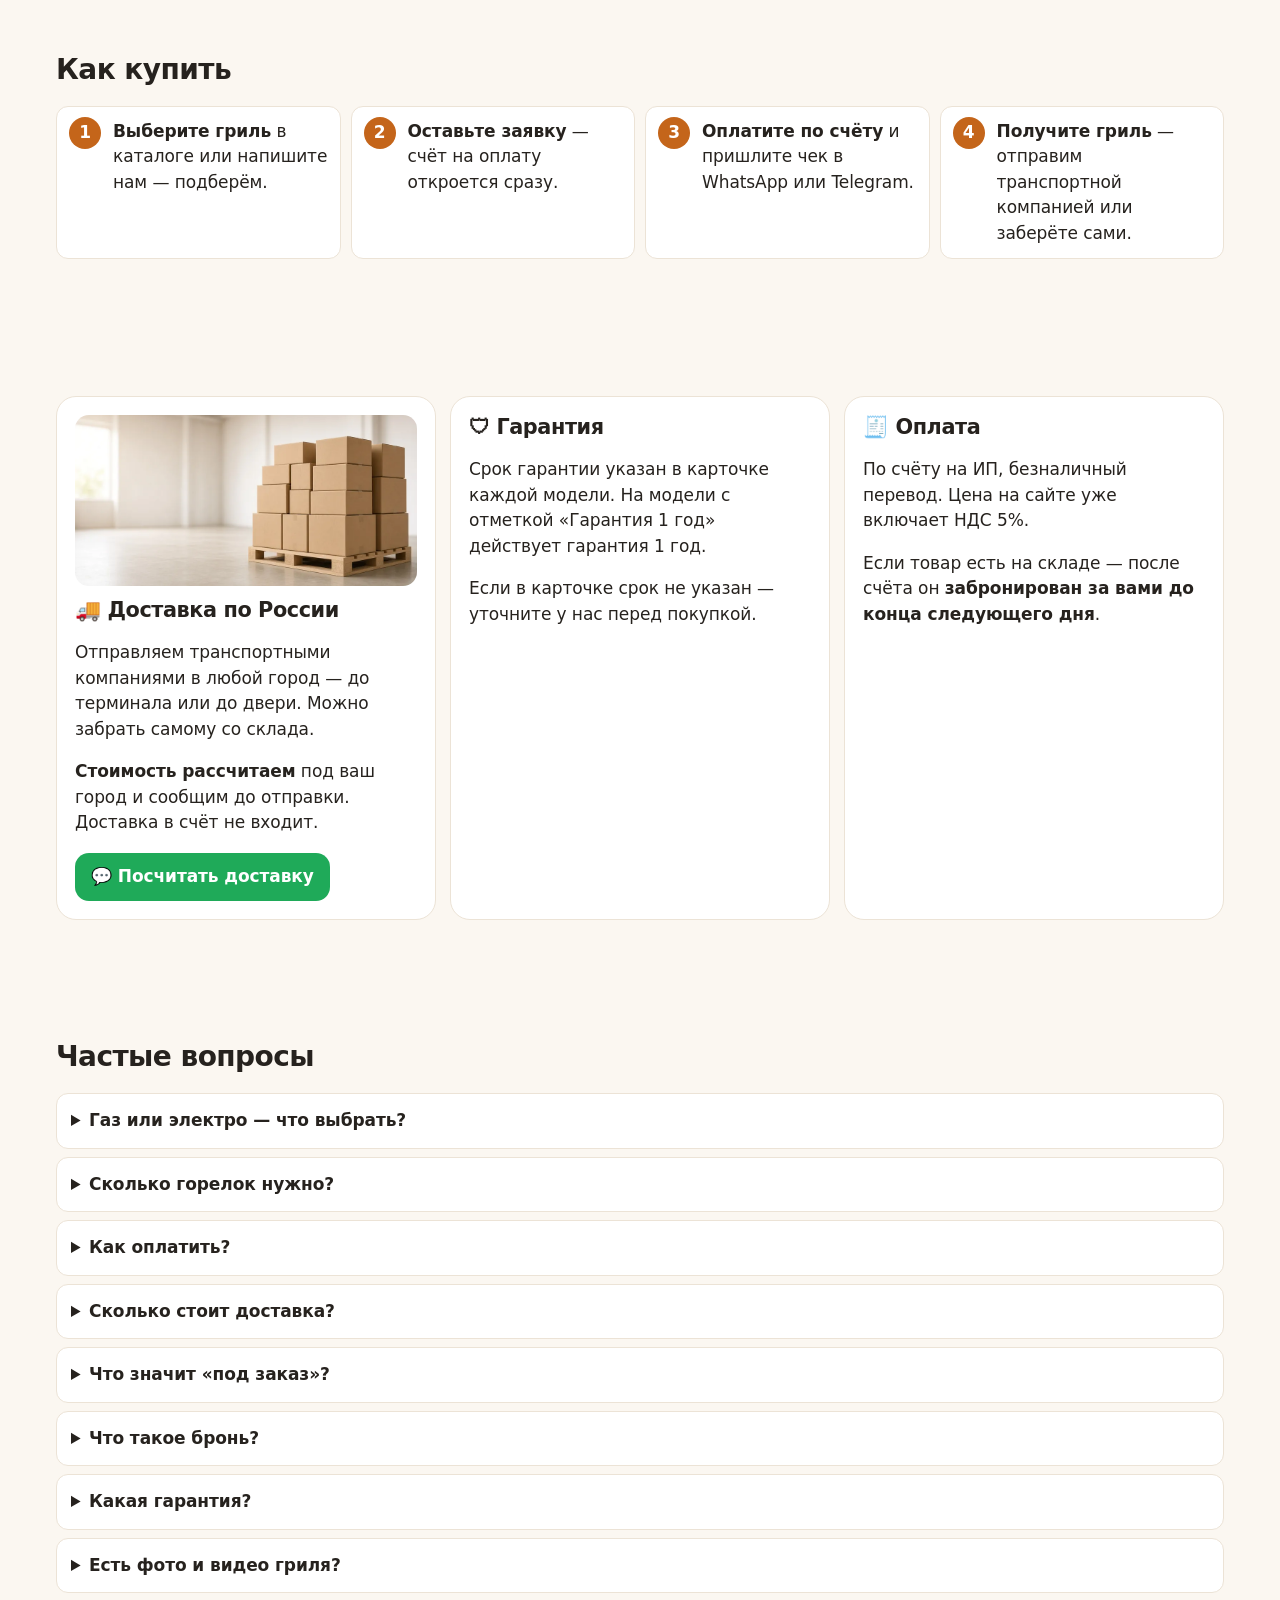
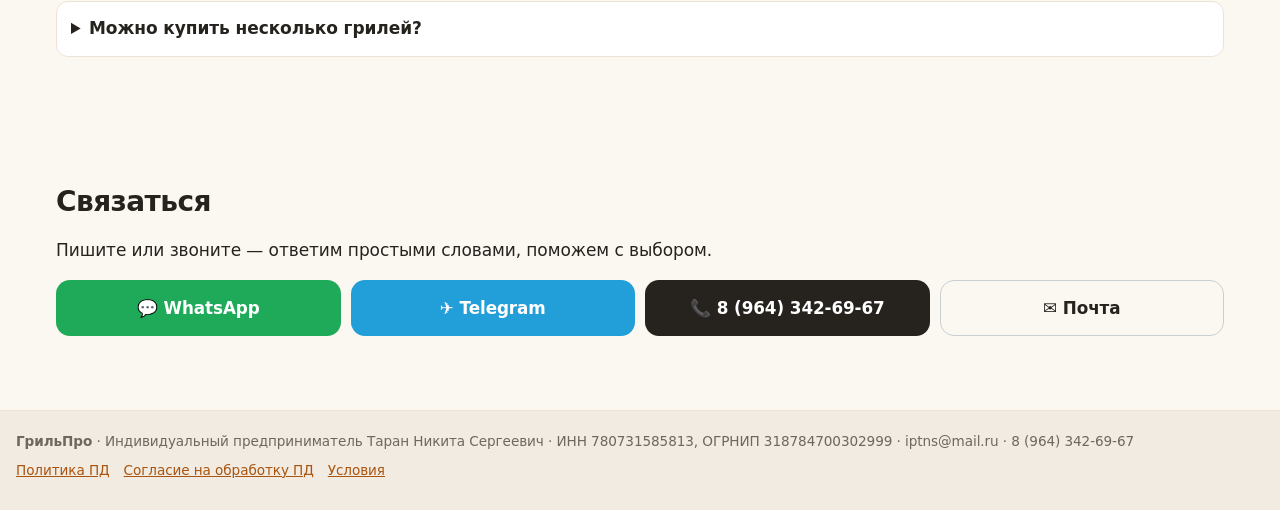
==== commit be2c77e4: "publish v=202611190921" ====
--- a/index.html
+++ b/index.html
@@ -7,7 +7,7 @@
 <meta name="description" content="Профессиональные вертикальные грили для шаурмы и донера: газовые и электрические. Подбор, счёт, доставка по России.">
 <link rel="icon" href="favicon.svg" type="image/svg+xml">
 <meta name="theme-color" content="#fbf7f1">
-<link rel="stylesheet" href="styles.css">
+<link rel="stylesheet" href="styles.css?v=202611190921">
 </head>
 <body>
 <header class="topbar">
@@ -32,19 +32,16 @@
       </div>
       <div class="hero-links"><a class="btn ghost" href="#catalog">Смотреть каталог ↓</a><a class="btn ghost" href="#picker">Подобрать гриль</a></div>
     </div>
-    <div class="hero-media" aria-hidden="true">
-      <video autoplay muted loop playsinline webkit-playsinline preload="metadata" poster="images/video/bgw-poster.jpg" disablepictureinpicture tabindex="-1">
-        <source src="images/video/bgw.webm" type="video/webm">
-        <source src="images/video/bgw.mp4" type="video/mp4">
-      </video>
-    </div>
+    <picture class="hero-media" aria-hidden="true"><source srcset="images/site/hero.webp?v=202611190921" type="image/webp"><img src="images/site/hero.jpg?v=202611190921" alt="" width="1600" height="900" fetchpriority="high"></picture>
+  </section>
+  <div class="hero-pts">
     <ul class="hero-points">
       <li><b>🔥 Газ</b> 2–6 горелок</li>
       <li><b>⚡ Электро</b> 8–10,8 кВт</li>
       <li><b>🧾 Счёт</b> сразу после заявки</li>
       <li><b>🚚 Доставка</b> по всей России</li>
     </ul>
-  </section>
+  </div>
 
   <section class="section" id="hits">
     <h2>Хиты</h2>
@@ -53,6 +50,10 @@
 
   <section class="section" id="catalog">
     <h2>Каталог</h2>
+    <div class="cat-banners">
+      <button type="button" class="cat-banner" data-cat="gas"><img src="images/site/banner_gas.webp?v=202611190921" alt="" loading="lazy" width="960" height="540"><span><b>🔥 Газ</b> 2–6 горелок</span></button>
+      <button type="button" class="cat-banner" data-cat="electric"><img src="images/site/banner_el.webp?v=202611190921" alt="" loading="lazy" width="960" height="540"><span><b>⚡ Электро</b> 8–10,8 кВт</span></button>
+    </div>
     <div class="filters" id="filters">
       <div class="f-group" role="group" aria-label="Тип"><span class="f-label">Тип</span>
         <button type="button" class="chip on" data-f="fuel" data-v="">Все</button>
@@ -121,6 +122,7 @@
 
   <section class="section info-cards">
     <div class="info" id="delivery">
+      <img class="info-img" src="images/site/delivery.webp?v=202611190921" alt="" loading="lazy" width="960" height="540">
       <h2>🚚 Доставка по России</h2>
       <p>Отправляем транспортными компаниями в любой город — до терминала или до двери. Можно забрать самому со склада.</p>
       <p><b>Стоимость рассчитаем</b> под ваш город и сообщим до отправки. Доставка в счёт не входит.</p>
@@ -229,10 +231,10 @@
 
 <div class="toast" id="toast" role="status" aria-live="polite"></div>
 
-<script src="config.js"></script>
-<script src="products.js"></script>
-<script src="reservations.js"></script>
-<script src="i18n.js"></script>
-<script src="app.js"></script>
+<script src="config.js?v=202611190921"></script>
+<script src="products.js?v=202611190921"></script>
+<script src="reservations.js?v=202611190921"></script>
+<script src="i18n.js?v=202611190921"></script>
+<script src="app.js?v=202611190921"></script>
 </body>
 </html>
--- a/styles.css
+++ b/styles.css
@@ -213,15 +213,10 @@
 .btn.call{background:var(--ink)}
 .btn.ghost{background:transparent;border:1.5px solid var(--steel-d);color:var(--ink)}
 .btn.ghost:hover{border-color:var(--accent);color:var(--accent-d)}
-.hero{background:none;color:var(--ink);text-shadow:none;display:grid;gap:22px;padding:30px 16px 8px;max-width:1200px;margin:0 auto}
+
 .hero h1{font-size:2.2rem;line-height:1.1}
 .lead{color:var(--muted)}
 .hero .btn.ghost{color:var(--ink);border-color:var(--steel-d)}
-.hero-media{border-radius:var(--radius);overflow:hidden;box-shadow:var(--shadow);background:#e9e2d8;aspect-ratio:16/10;position:relative}
-.hero-media video{width:100%;height:100%;object-fit:cover;object-position:78% center;display:block}
-.hero-media::after{content:"";position:absolute;inset:0;border-radius:inherit;box-shadow:inset 0 0 0 1px rgba(0,0,0,.05);pointer-events:none}
-@media (prefers-reduced-motion:reduce){.hero-media video{display:none}.hero-media{background:#e9e2d8 url(images/video/bgw-poster.jpg) 78% center/cover}}
-.hero-points{grid-column:1/-1}
 .hero-points li{background:#fff;border:1px solid var(--line);box-shadow:var(--shadow-s);color:var(--muted)}
 .hero-points b{color:var(--ink)}
 .section{background:none;box-shadow:none;border:0;border-radius:0;backdrop-filter:none;-webkit-backdrop-filter:none;width:auto;margin:0 auto;padding:44px 16px;max-width:1200px}
@@ -245,18 +240,40 @@
   .hero h1{font-size:3rem}.hero-text{max-width:none}
   .section{padding:60px 16px}
 }
-.hero-media{aspect-ratio:5/4}
-.hero-media video{object-position:97% center}
-@media (min-width:960px){#hitsGrid{grid-template-columns:repeat(4,1fr)}.hero-media{aspect-ratio:1/1;max-height:520px}}
 .mobile-bar .btn{border-radius:12px}
-.hero-media{aspect-ratio:4/4.4;max-width:460px;width:100%;justify-self:center}
-.hero-media video{position:absolute;top:0;right:-9%;height:100%;width:auto;aspect-ratio:16/9;max-width:none;object-fit:cover}
-.hero-media{background:#e9e2d8}
-@media (min-width:960px){.hero-media{aspect-ratio:4/5;max-height:none;justify-self:end}}
-@media (prefers-reduced-motion:reduce){.hero-media{background:#e9e2d8 url(images/video/bgw-poster.jpg) right/auto 100% no-repeat}}
 .modal{background:rgba(38,34,30,.45);-webkit-backdrop-filter:blur(4px);backdrop-filter:blur(4px)}
 .pm-img img{max-height:none;width:100%}
 .pm-img{position:relative}
 @media (min-width:960px){.pm{grid-template-columns:340px 1fr}}
-.hero-media video{right:-17%}
-.hero-media video{height:140%;top:-8%;right:-6%}
+
+/* hero с ИИ-фото */
+.hero{position:relative;display:block;max-width:1200px;width:calc(100% - 24px);margin:14px auto 0;border-radius:28px;overflow:hidden;padding:0;background:#f4eee5;box-shadow:var(--shadow)}
+.hero-media{display:block;width:100%}
+.hero-media img{width:100%;height:auto;aspect-ratio:16/10;object-fit:cover;object-position:78% center;display:block}
+.hero-text{padding:22px 18px 26px;position:relative}
+.hero-pts{max-width:1200px;margin:16px auto 0;padding:0 12px}
+.hero-pts .hero-points{margin:0}
+.cat-banners{display:grid;grid-template-columns:1fr;gap:12px;margin-bottom:18px}
+.cat-banner{position:relative;border:0;padding:0;border-radius:var(--radius);overflow:hidden;cursor:pointer;background:#f3efe8;box-shadow:var(--shadow-s);text-align:left;font:inherit;color:var(--ink);aspect-ratio:16/7}
+.cat-banner img{position:absolute;inset:0;width:100%;height:100%;object-fit:cover;object-position:right center}
+.cat-banner span{position:absolute;left:18px;top:50%;transform:translateY(-50%);font-size:.95rem;color:var(--muted);max-width:42%}
+.cat-banner span b{display:block;font-size:1.35rem;color:var(--ink);margin-bottom:2px}
+.cat-banner:hover{box-shadow:var(--shadow)}
+.info-img{width:100%;height:auto;aspect-ratio:16/8;object-fit:cover;border-radius:14px;margin-bottom:12px}
+@media (min-width:700px){.cat-banners{grid-template-columns:1fr 1fr}}
+@media (min-width:960px){
+  .hero-media img{aspect-ratio:16/8;object-position:right center}
+  .hero-text{position:absolute;left:0;top:0;bottom:0;width:48%;display:flex;flex-direction:column;justify-content:center;padding:0 0 0 48px}
+  .hero{min-height:0}
+}
+.hero,.hero h1,.hero .lead{color:var(--ink)}
+.hero .lead{color:#4d463f}
+.hero{display:flex;flex-direction:column}
+.hero-media{order:-1}
+.hero .cta-row .btn.big{flex:1 1 150px;min-height:52px}
+@media (min-width:960px){
+  .hero{display:block}
+  .hero-text{width:50%;padding-left:48px;padding-right:10px}
+  .hero h1{font-size:2.7rem}
+  .hero .cta-row .btn.big{flex:0 1 auto;padding:10px 16px;min-height:50px}
+}
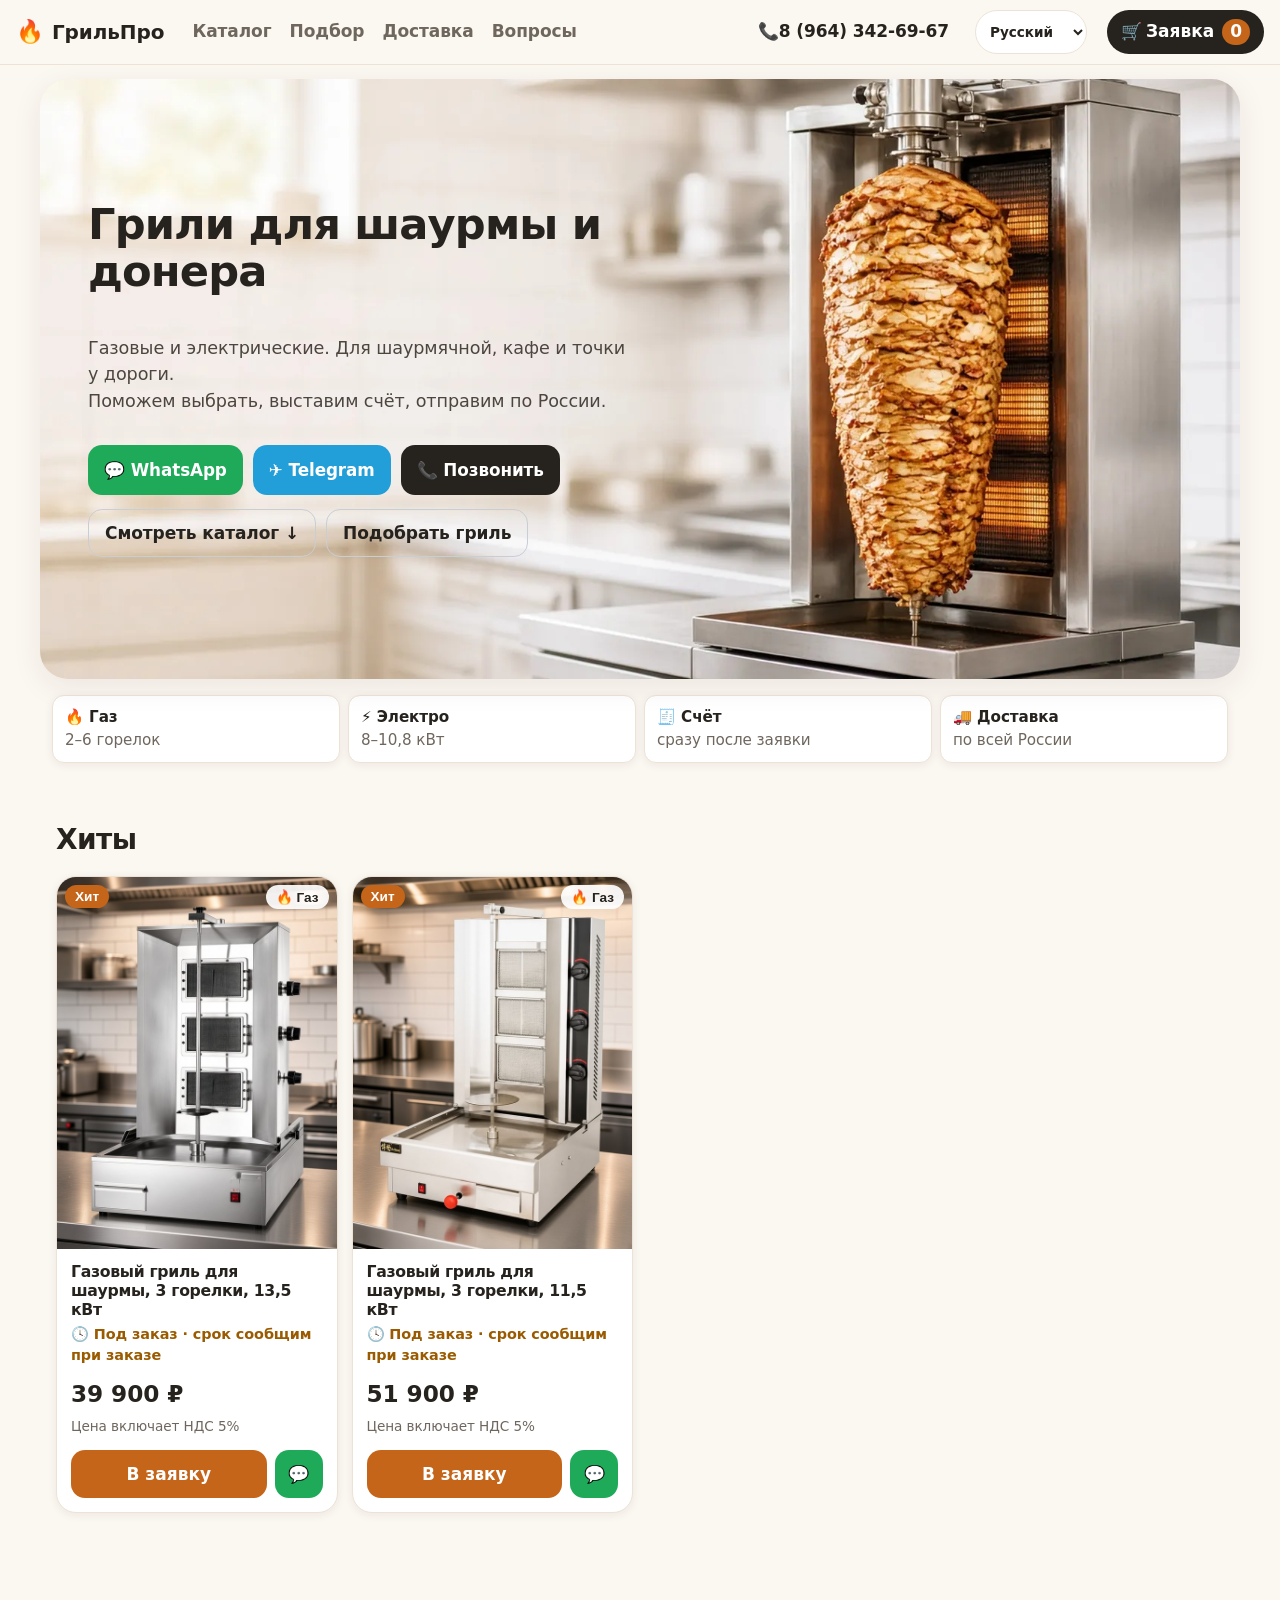
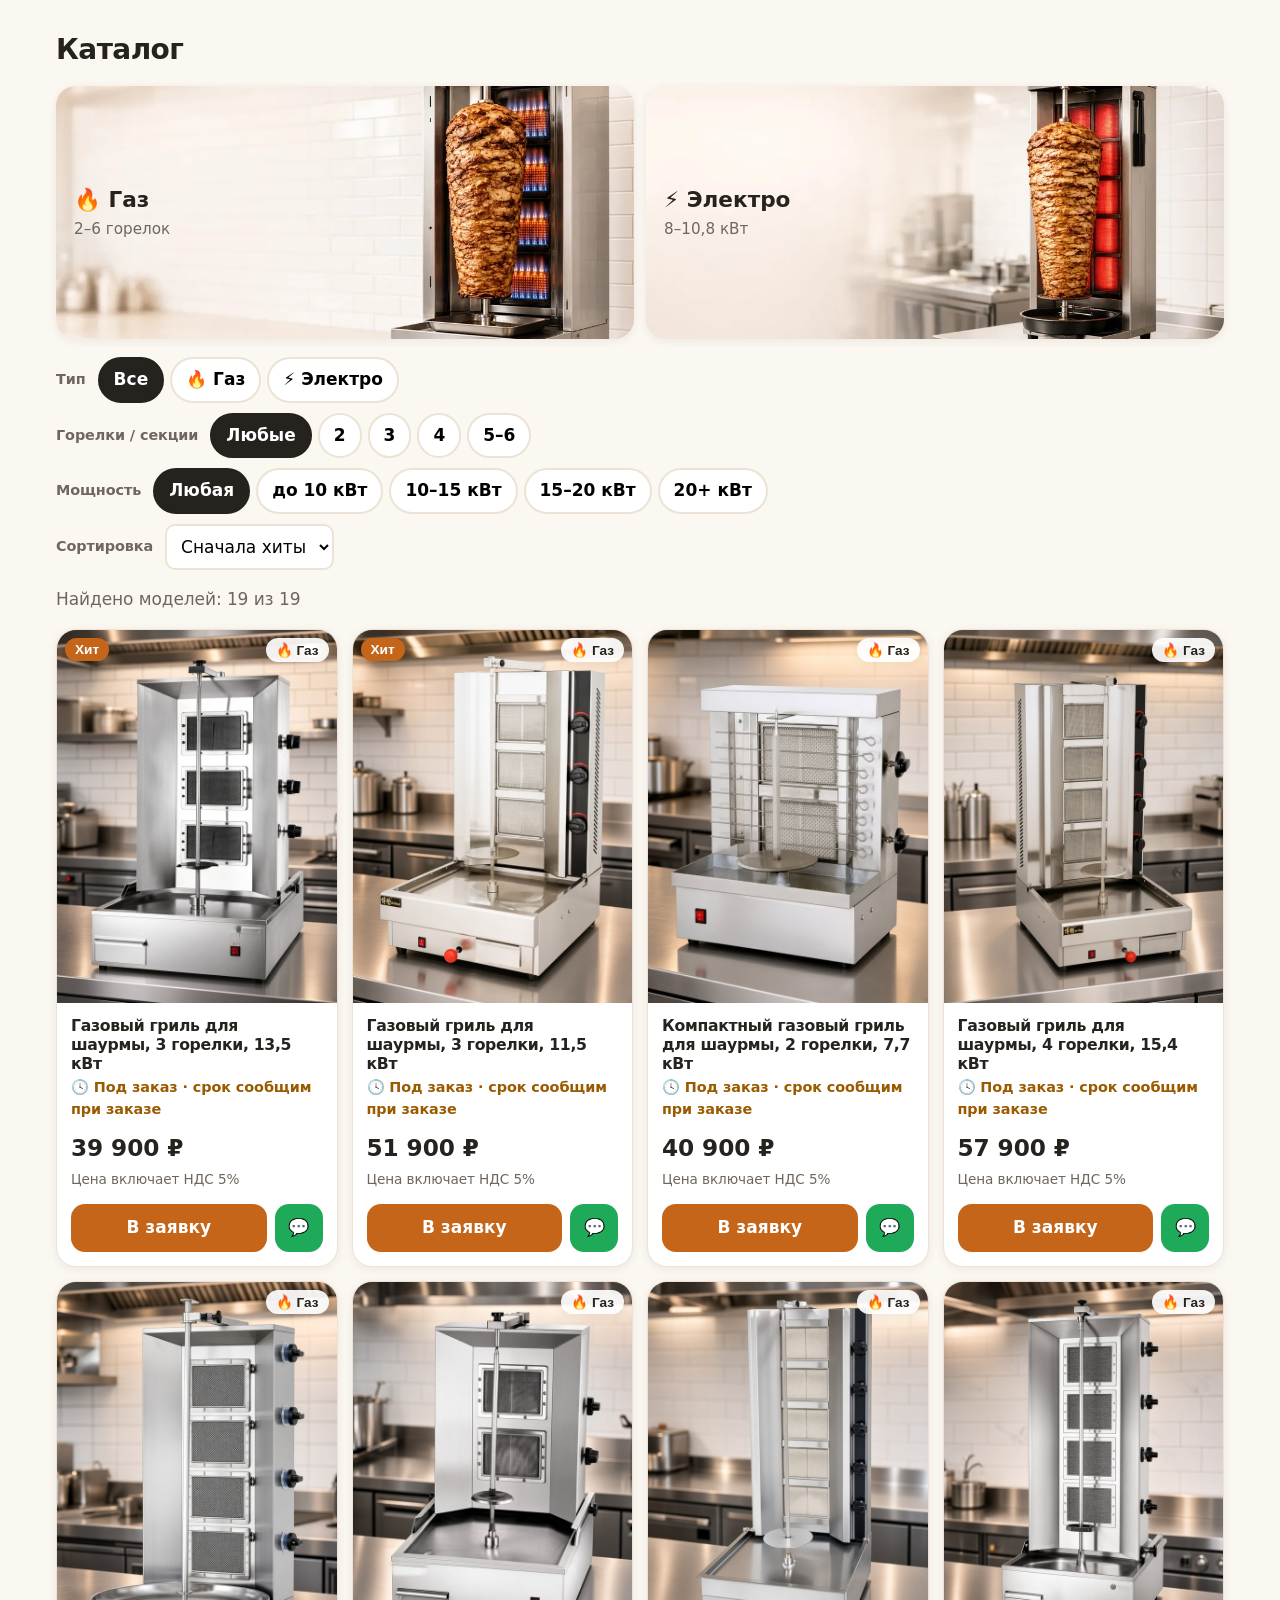
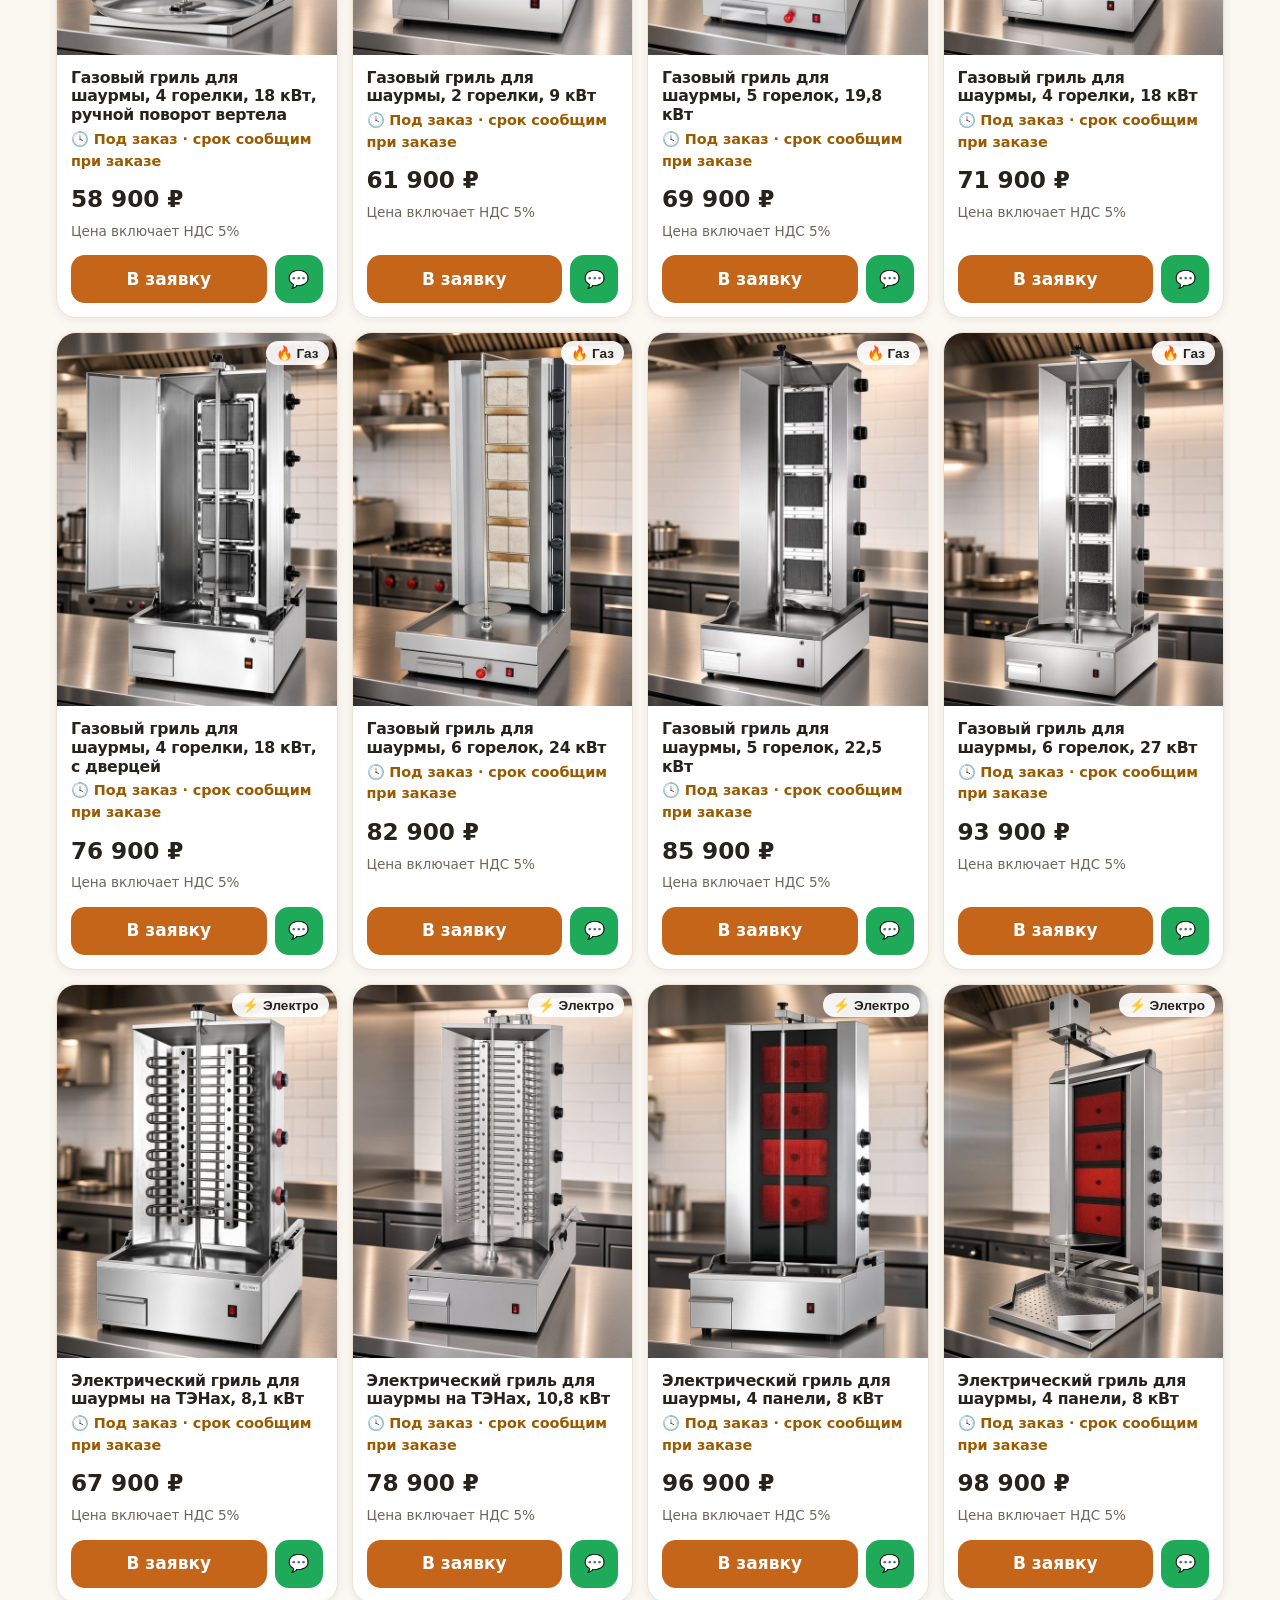
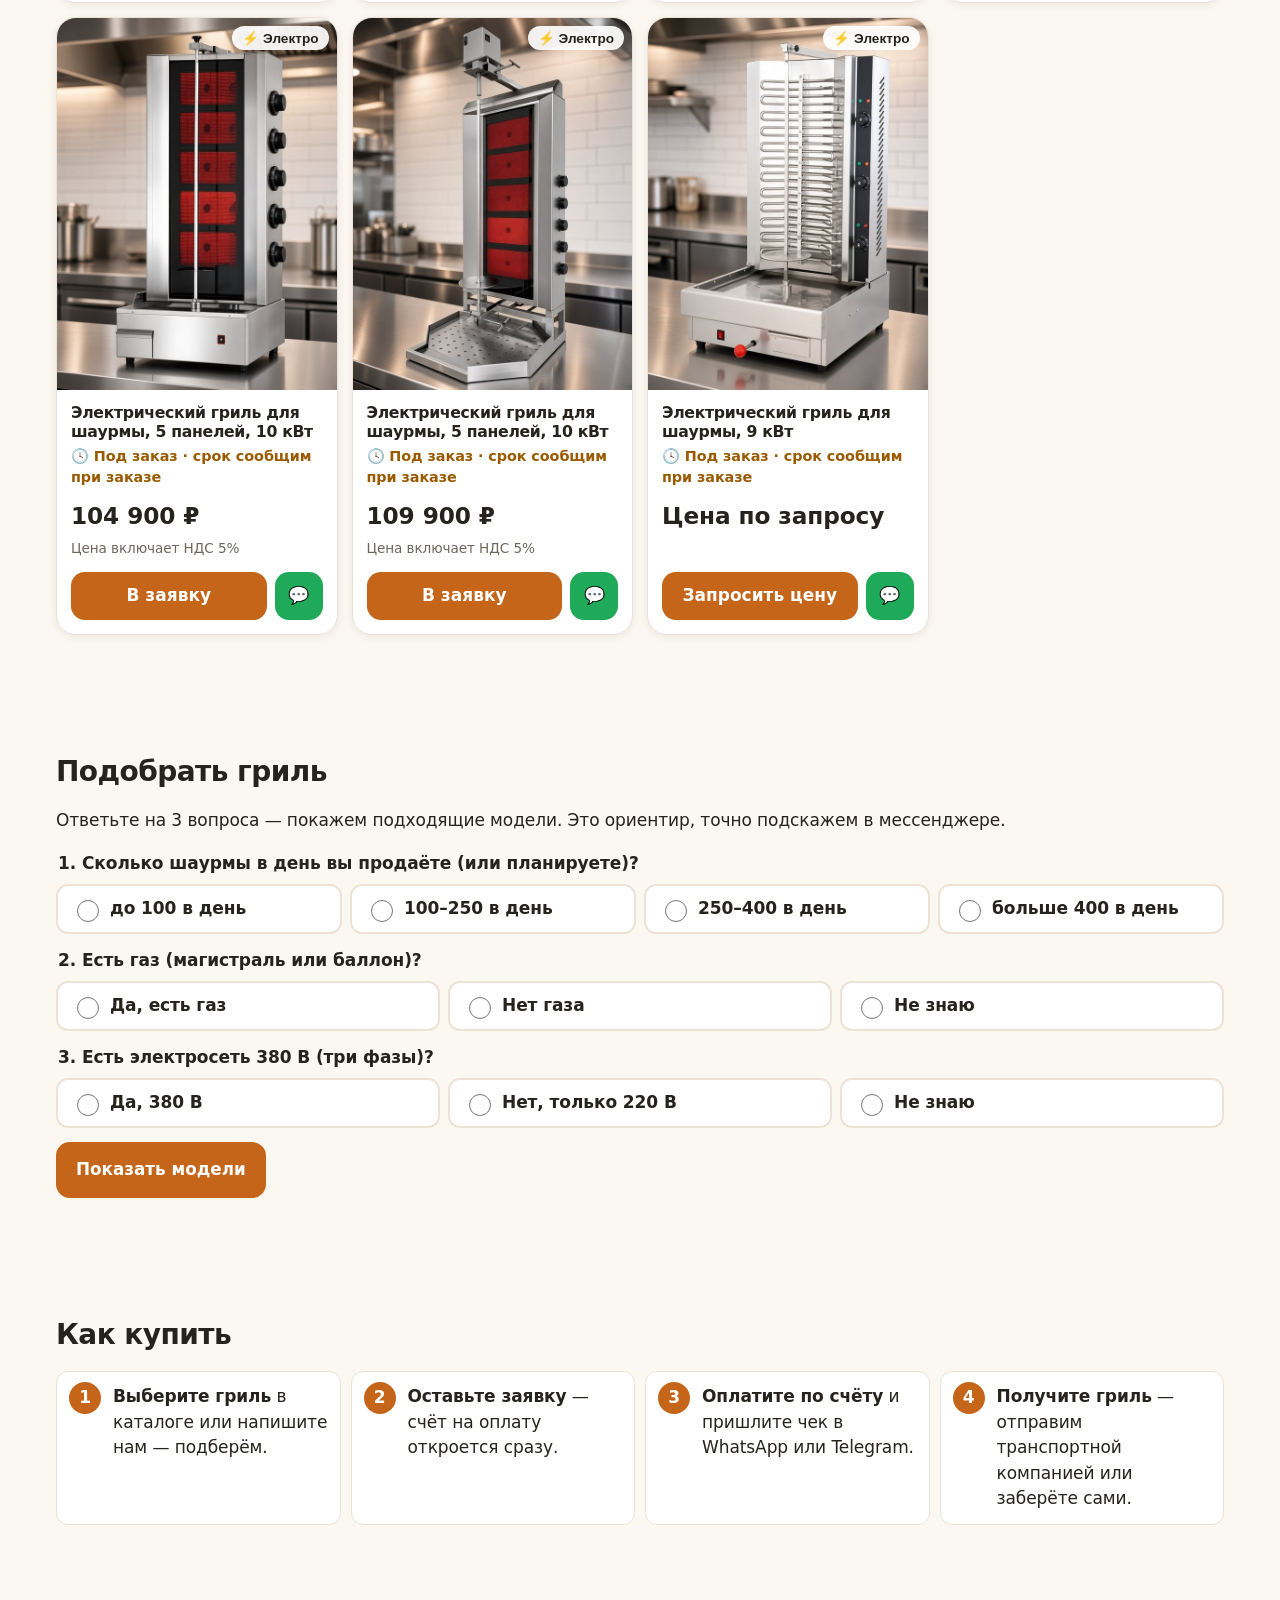
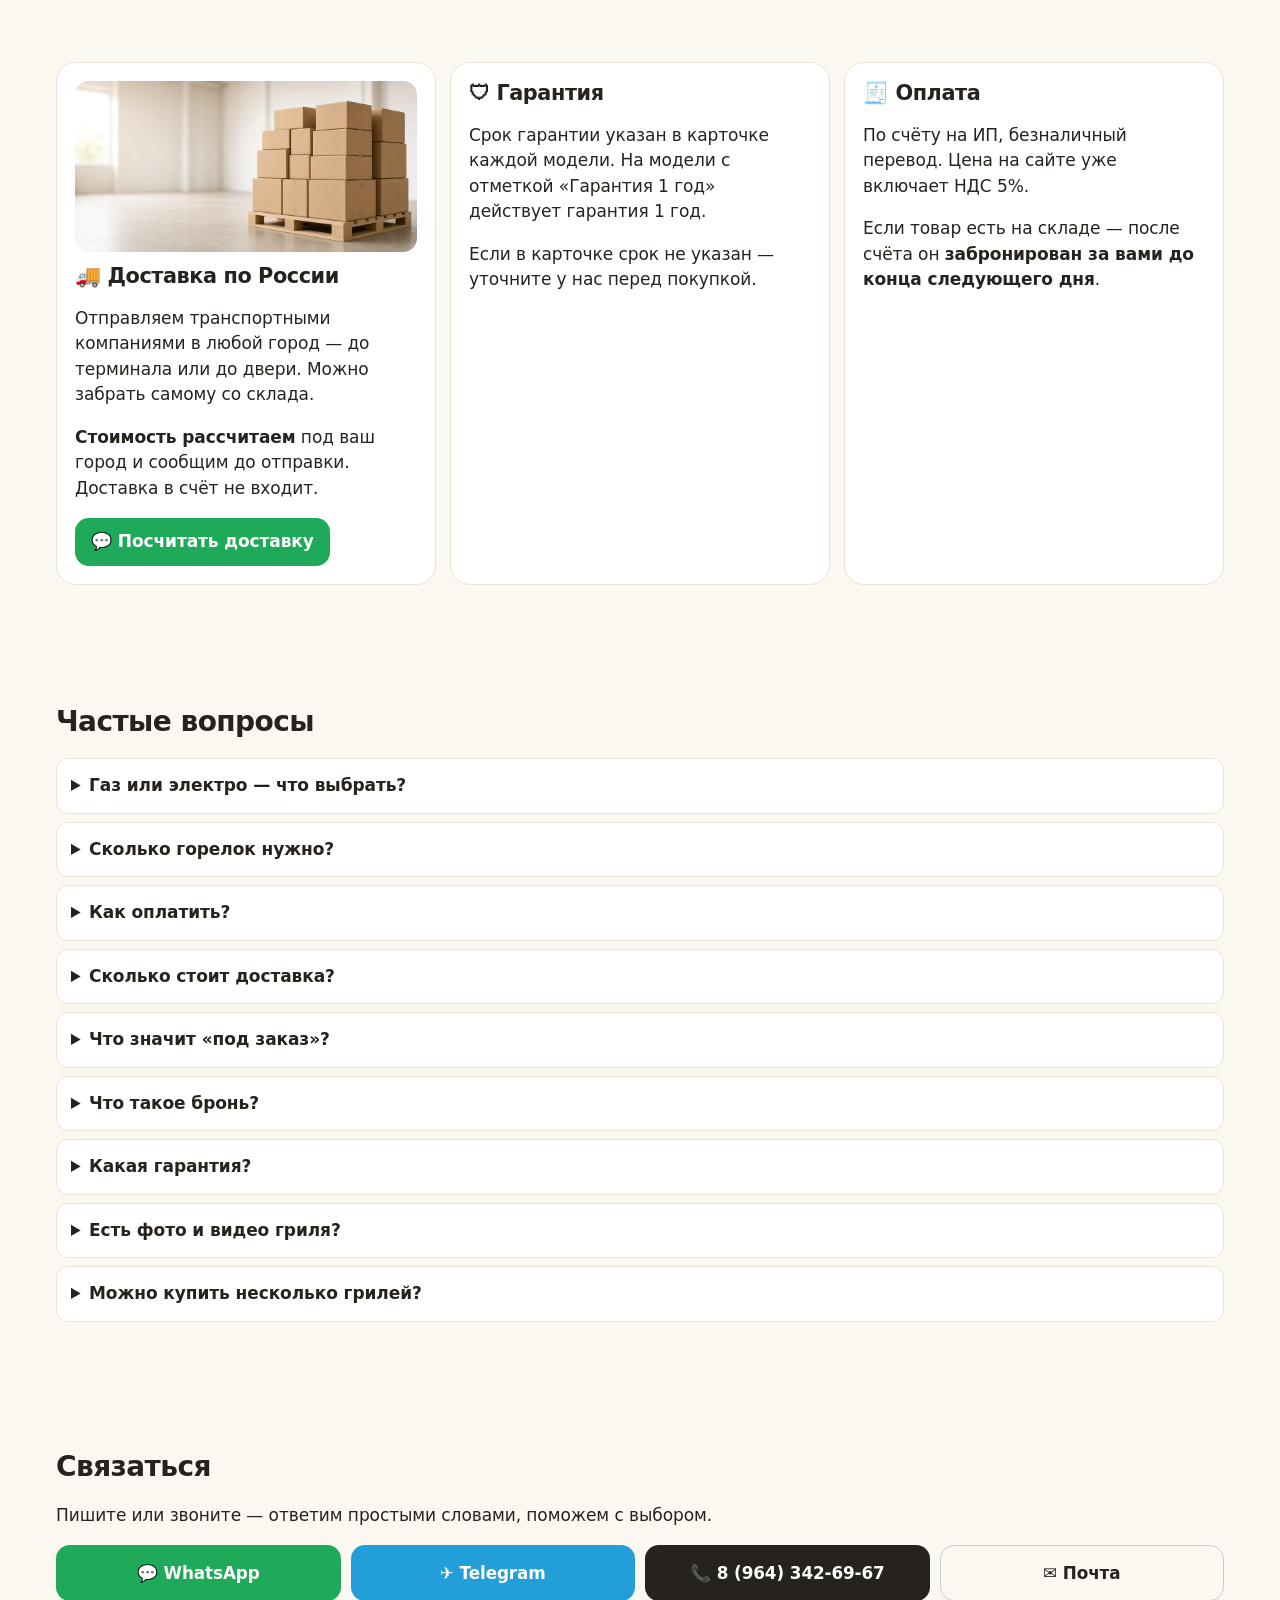
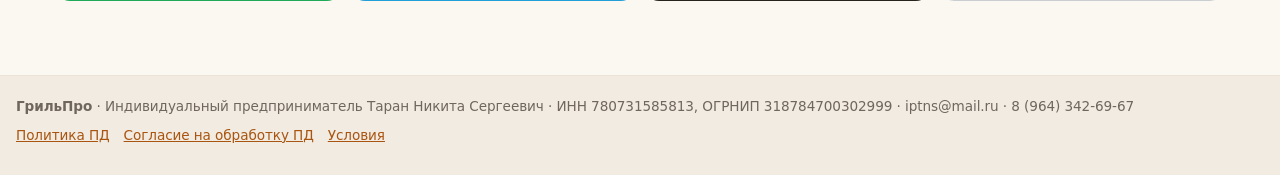
==== commit 8b62094d: "publish v=202611190926" ====
--- a/index.html
+++ b/index.html
@@ -7,7 +7,7 @@
 <meta name="description" content="Профессиональные вертикальные грили для шаурмы и донера: газовые и электрические. Подбор, счёт, доставка по России.">
 <link rel="icon" href="favicon.svg" type="image/svg+xml">
 <meta name="theme-color" content="#fbf7f1">
-<link rel="stylesheet" href="styles.css?v=202611190921">
+<link rel="stylesheet" href="styles.css?v=202611190926">
 </head>
 <body>
 <header class="topbar">
@@ -32,7 +32,7 @@
       </div>
       <div class="hero-links"><a class="btn ghost" href="#catalog">Смотреть каталог ↓</a><a class="btn ghost" href="#picker">Подобрать гриль</a></div>
     </div>
-    <picture class="hero-media" aria-hidden="true"><source srcset="images/site/hero.webp?v=202611190921" type="image/webp"><img src="images/site/hero.jpg?v=202611190921" alt="" width="1600" height="900" fetchpriority="high"></picture>
+    <picture class="hero-media" aria-hidden="true"><source srcset="images/site/hero.webp?v=202611190926" type="image/webp"><img src="images/site/hero.jpg?v=202611190926" alt="" width="1600" height="900" fetchpriority="high"></picture>
   </section>
   <div class="hero-pts">
     <ul class="hero-points">
@@ -51,8 +51,8 @@
   <section class="section" id="catalog">
     <h2>Каталог</h2>
     <div class="cat-banners">
-      <button type="button" class="cat-banner" data-cat="gas"><img src="images/site/banner_gas.webp?v=202611190921" alt="" loading="lazy" width="960" height="540"><span><b>🔥 Газ</b> 2–6 горелок</span></button>
-      <button type="button" class="cat-banner" data-cat="electric"><img src="images/site/banner_el.webp?v=202611190921" alt="" loading="lazy" width="960" height="540"><span><b>⚡ Электро</b> 8–10,8 кВт</span></button>
+      <button type="button" class="cat-banner" data-cat="gas"><img src="images/site/banner_gas.webp?v=202611190926" alt="" loading="lazy" width="960" height="540"><span><b>🔥 Газ</b> 2–6 горелок</span></button>
+      <button type="button" class="cat-banner" data-cat="electric"><img src="images/site/banner_el.webp?v=202611190926" alt="" loading="lazy" width="960" height="540"><span><b>⚡ Электро</b> 8–10,8 кВт</span></button>
     </div>
     <div class="filters" id="filters">
       <div class="f-group" role="group" aria-label="Тип"><span class="f-label">Тип</span>
@@ -122,7 +122,7 @@
 
   <section class="section info-cards">
     <div class="info" id="delivery">
-      <img class="info-img" src="images/site/delivery.webp?v=202611190921" alt="" loading="lazy" width="960" height="540">
+      <img class="info-img" src="images/site/delivery.webp?v=202611190926" alt="" loading="lazy" width="960" height="540">
       <h2>🚚 Доставка по России</h2>
       <p>Отправляем транспортными компаниями в любой город — до терминала или до двери. Можно забрать самому со склада.</p>
       <p><b>Стоимость рассчитаем</b> под ваш город и сообщим до отправки. Доставка в счёт не входит.</p>
@@ -231,10 +231,10 @@
 
 <div class="toast" id="toast" role="status" aria-live="polite"></div>
 
-<script src="config.js?v=202611190921"></script>
-<script src="products.js?v=202611190921"></script>
-<script src="reservations.js?v=202611190921"></script>
-<script src="i18n.js?v=202611190921"></script>
-<script src="app.js?v=202611190921"></script>
+<script src="config.js?v=202611190926"></script>
+<script src="products.js?v=202611190926"></script>
+<script src="reservations.js?v=202611190926"></script>
+<script src="i18n.js?v=202611190926"></script>
+<script src="app.js?v=202611190926"></script>
 </body>
 </html>
--- a/styles.css
+++ b/styles.css
@@ -277,3 +277,4 @@
   .hero h1{font-size:2.7rem}
   .hero .cta-row .btn.big{flex:0 1 auto;padding:10px 16px;min-height:50px}
 }
+@media (min-width:960px){#hitsGrid{grid-template-columns:repeat(4,1fr)}}
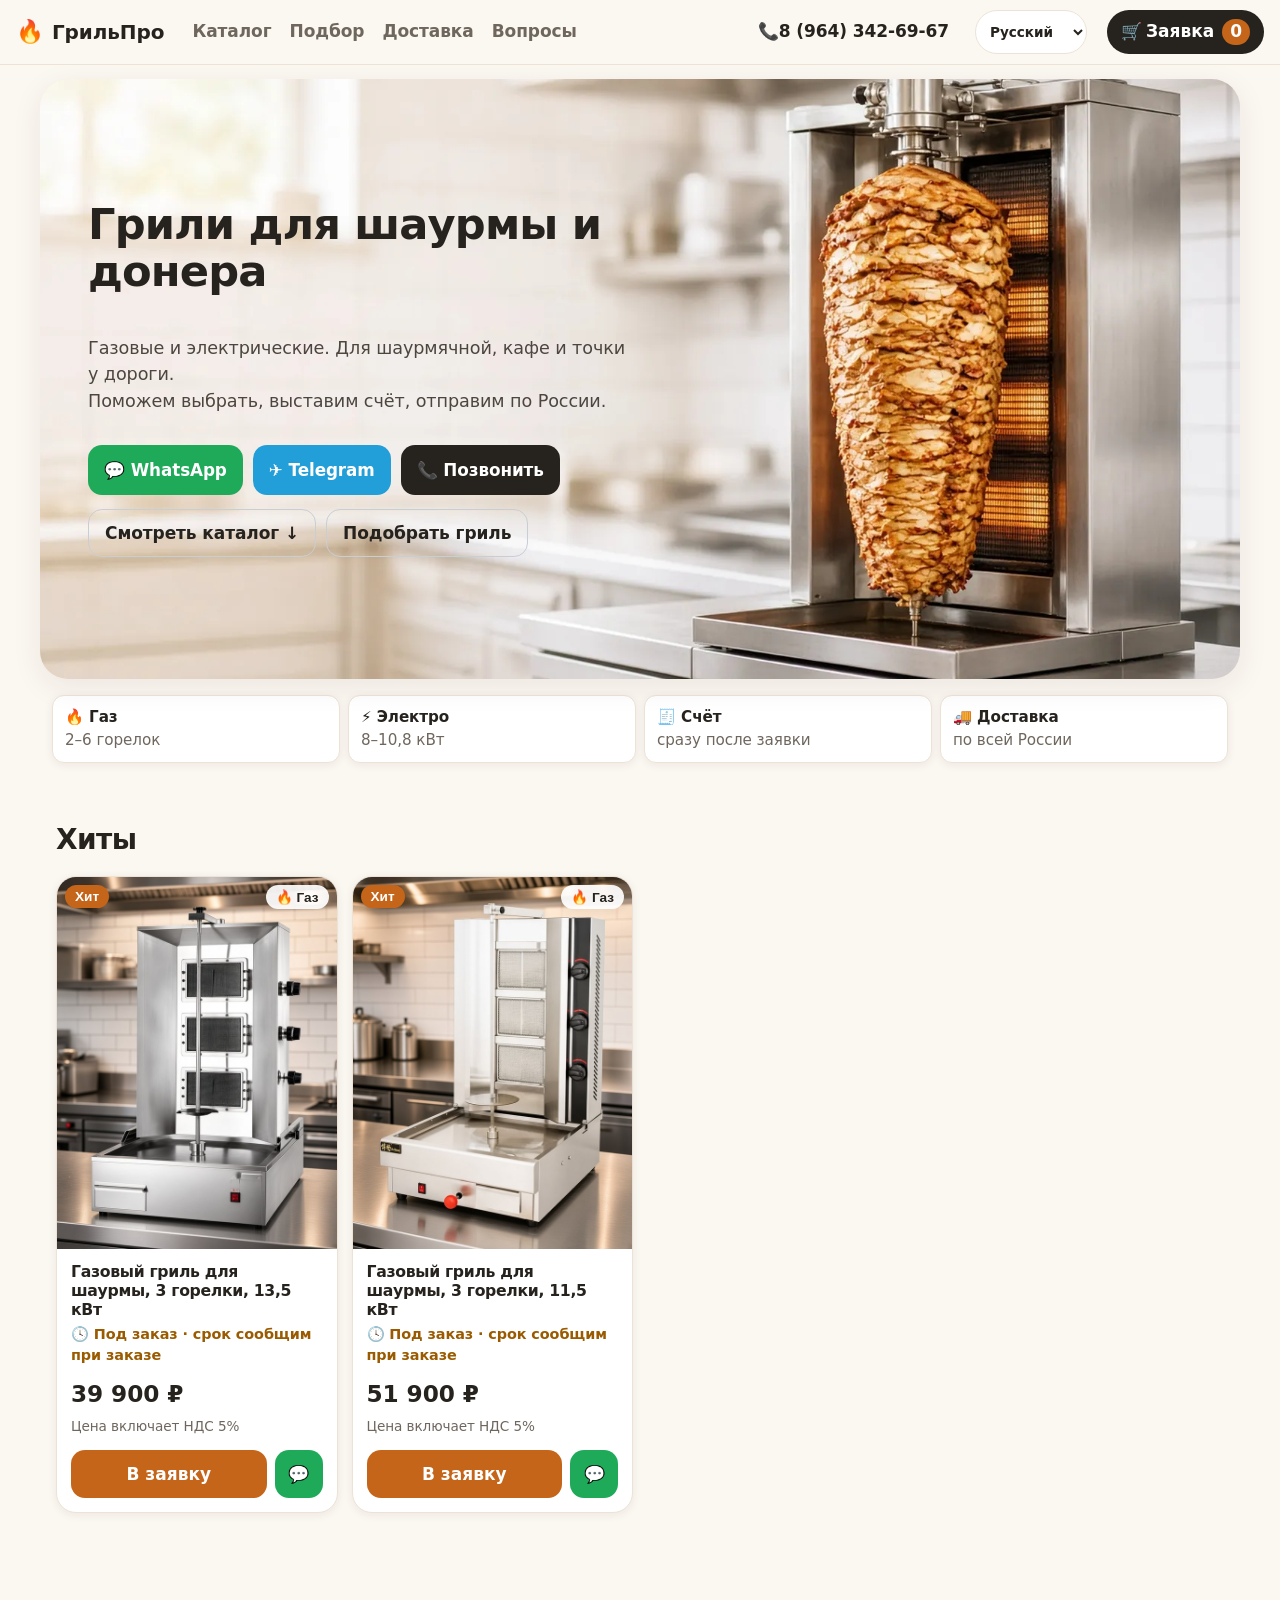
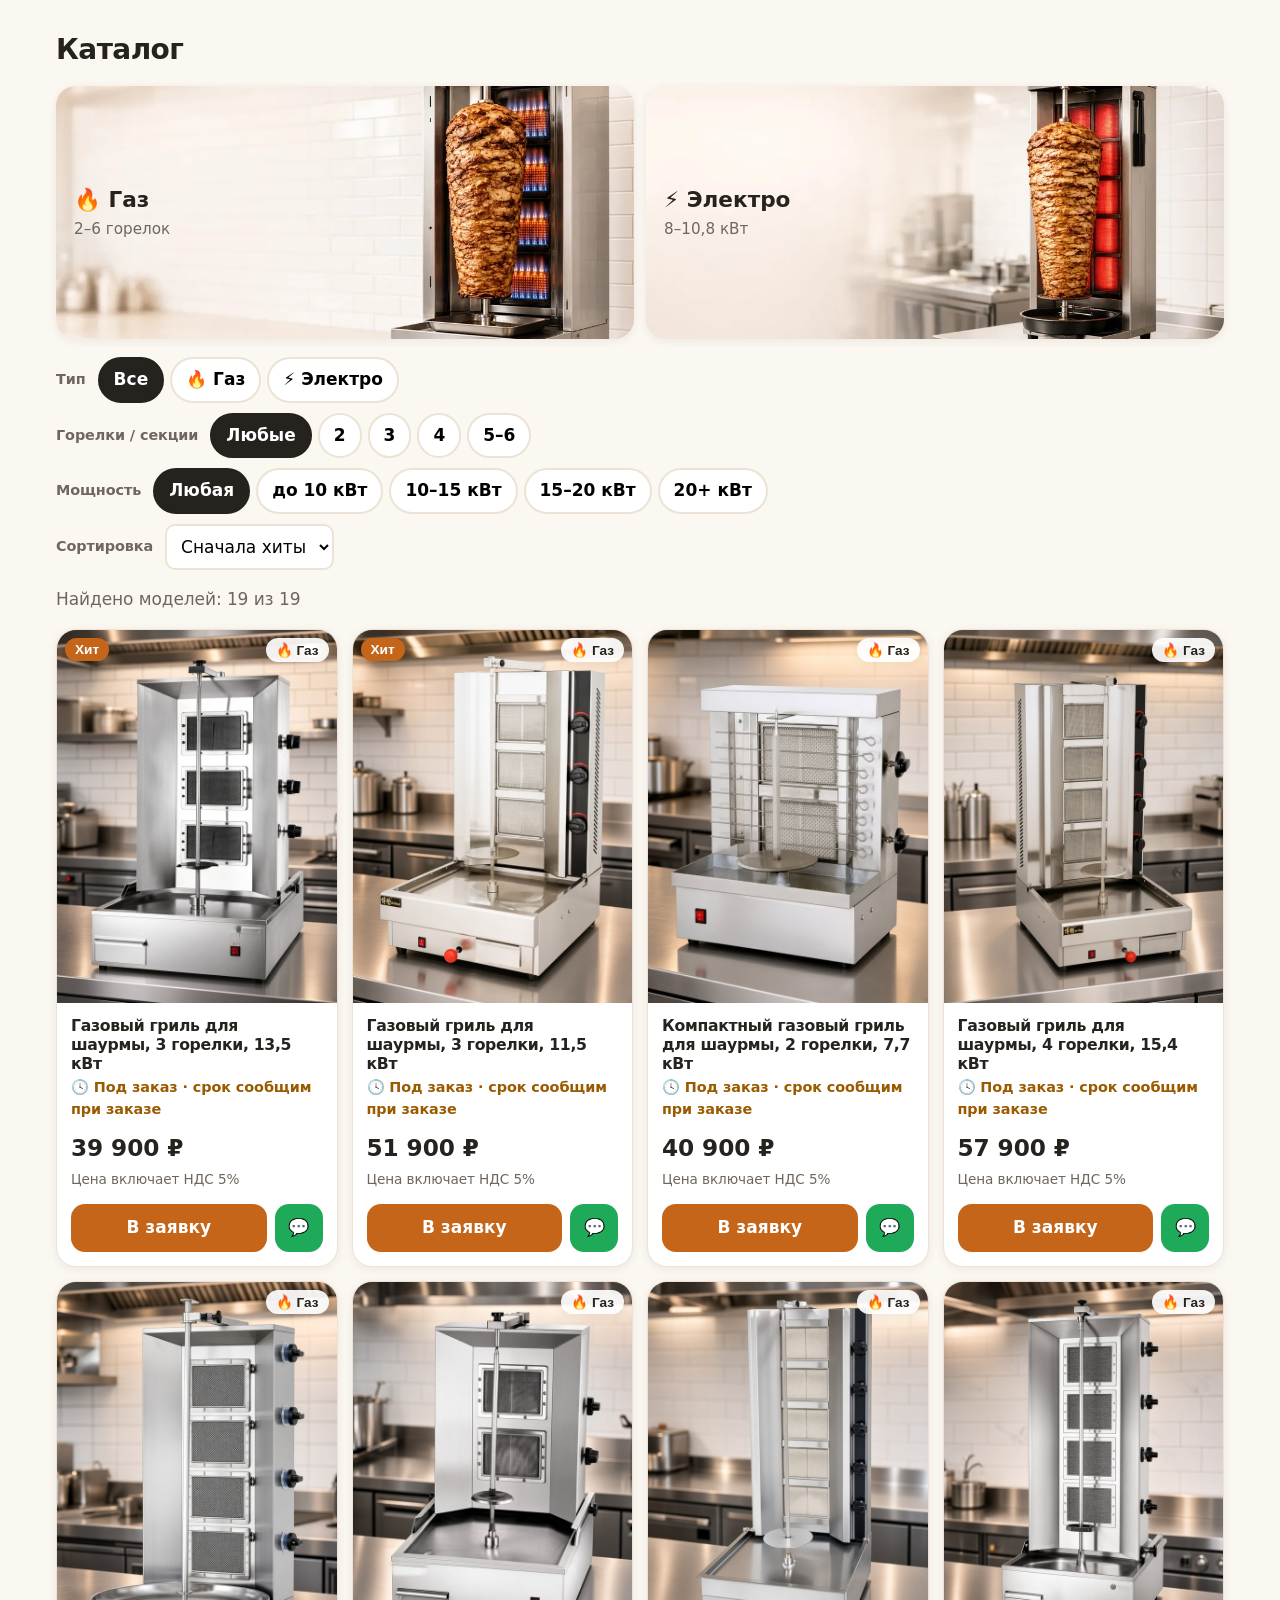
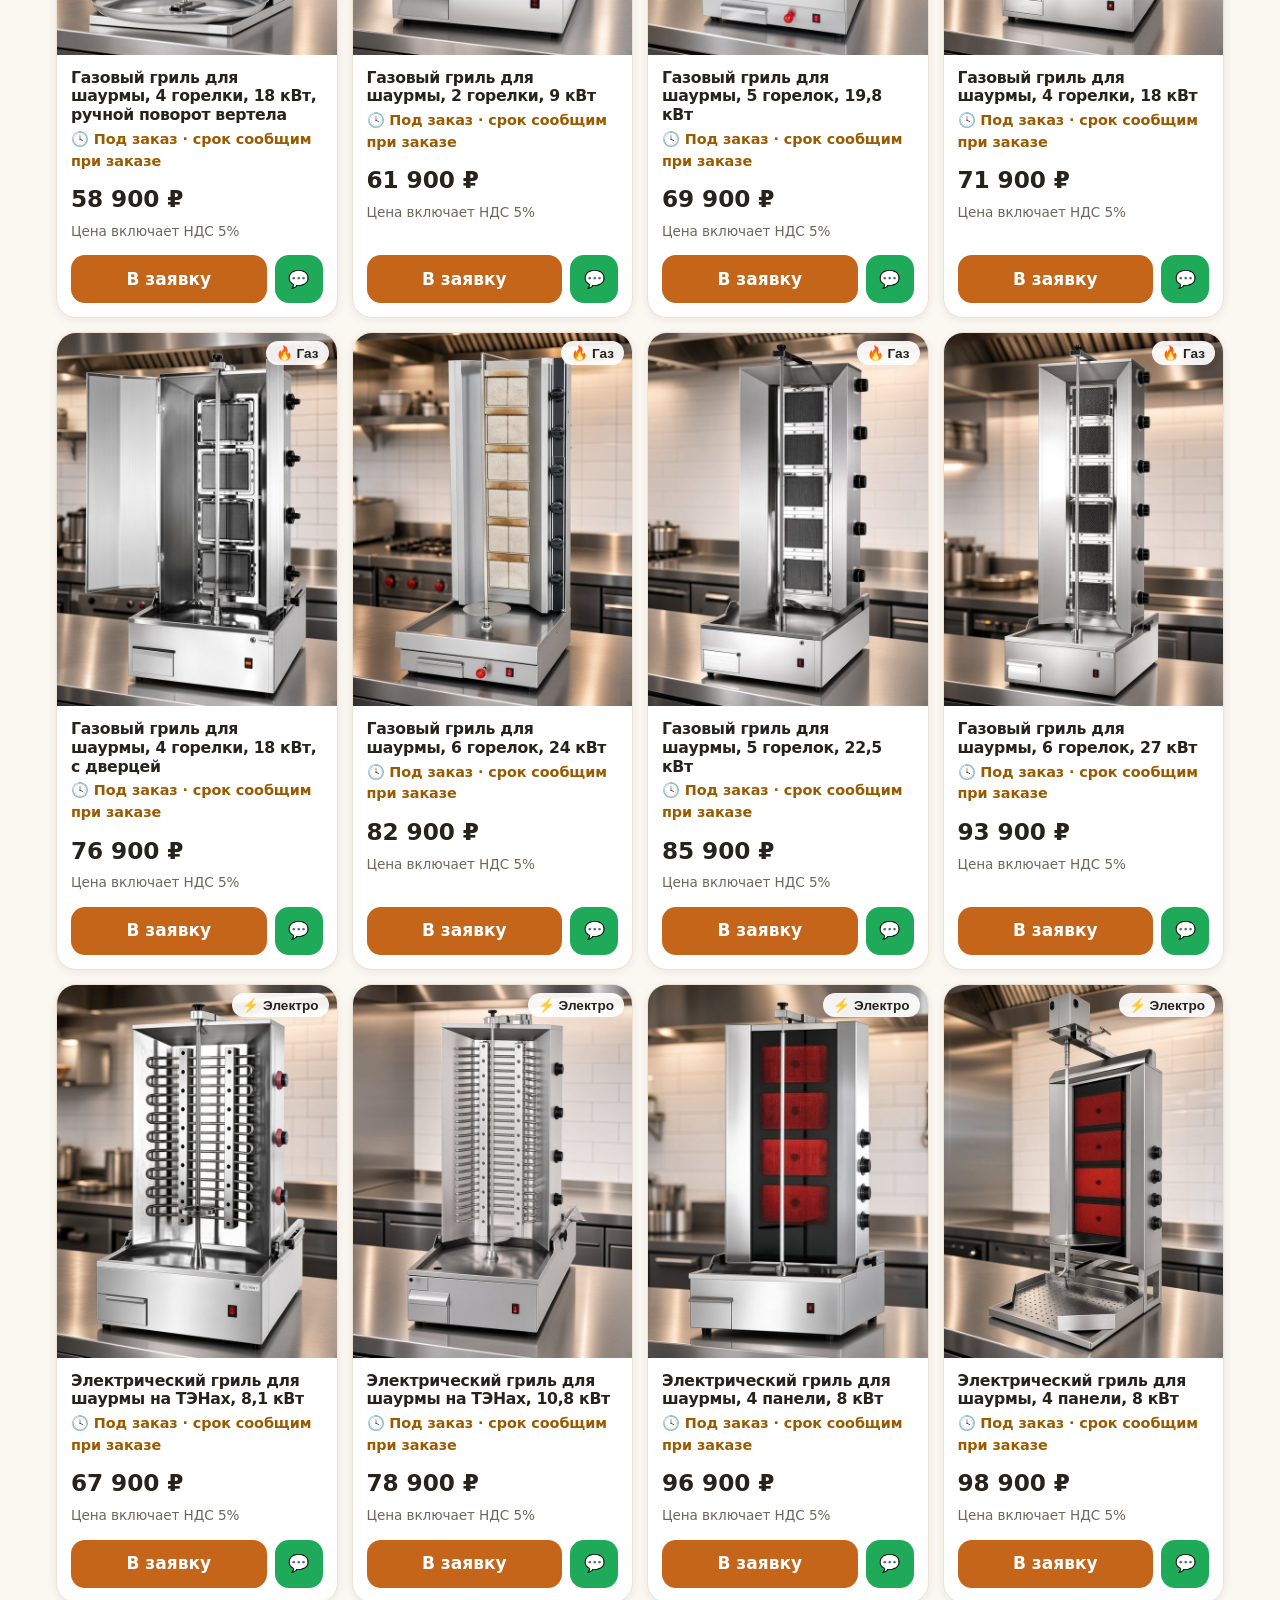
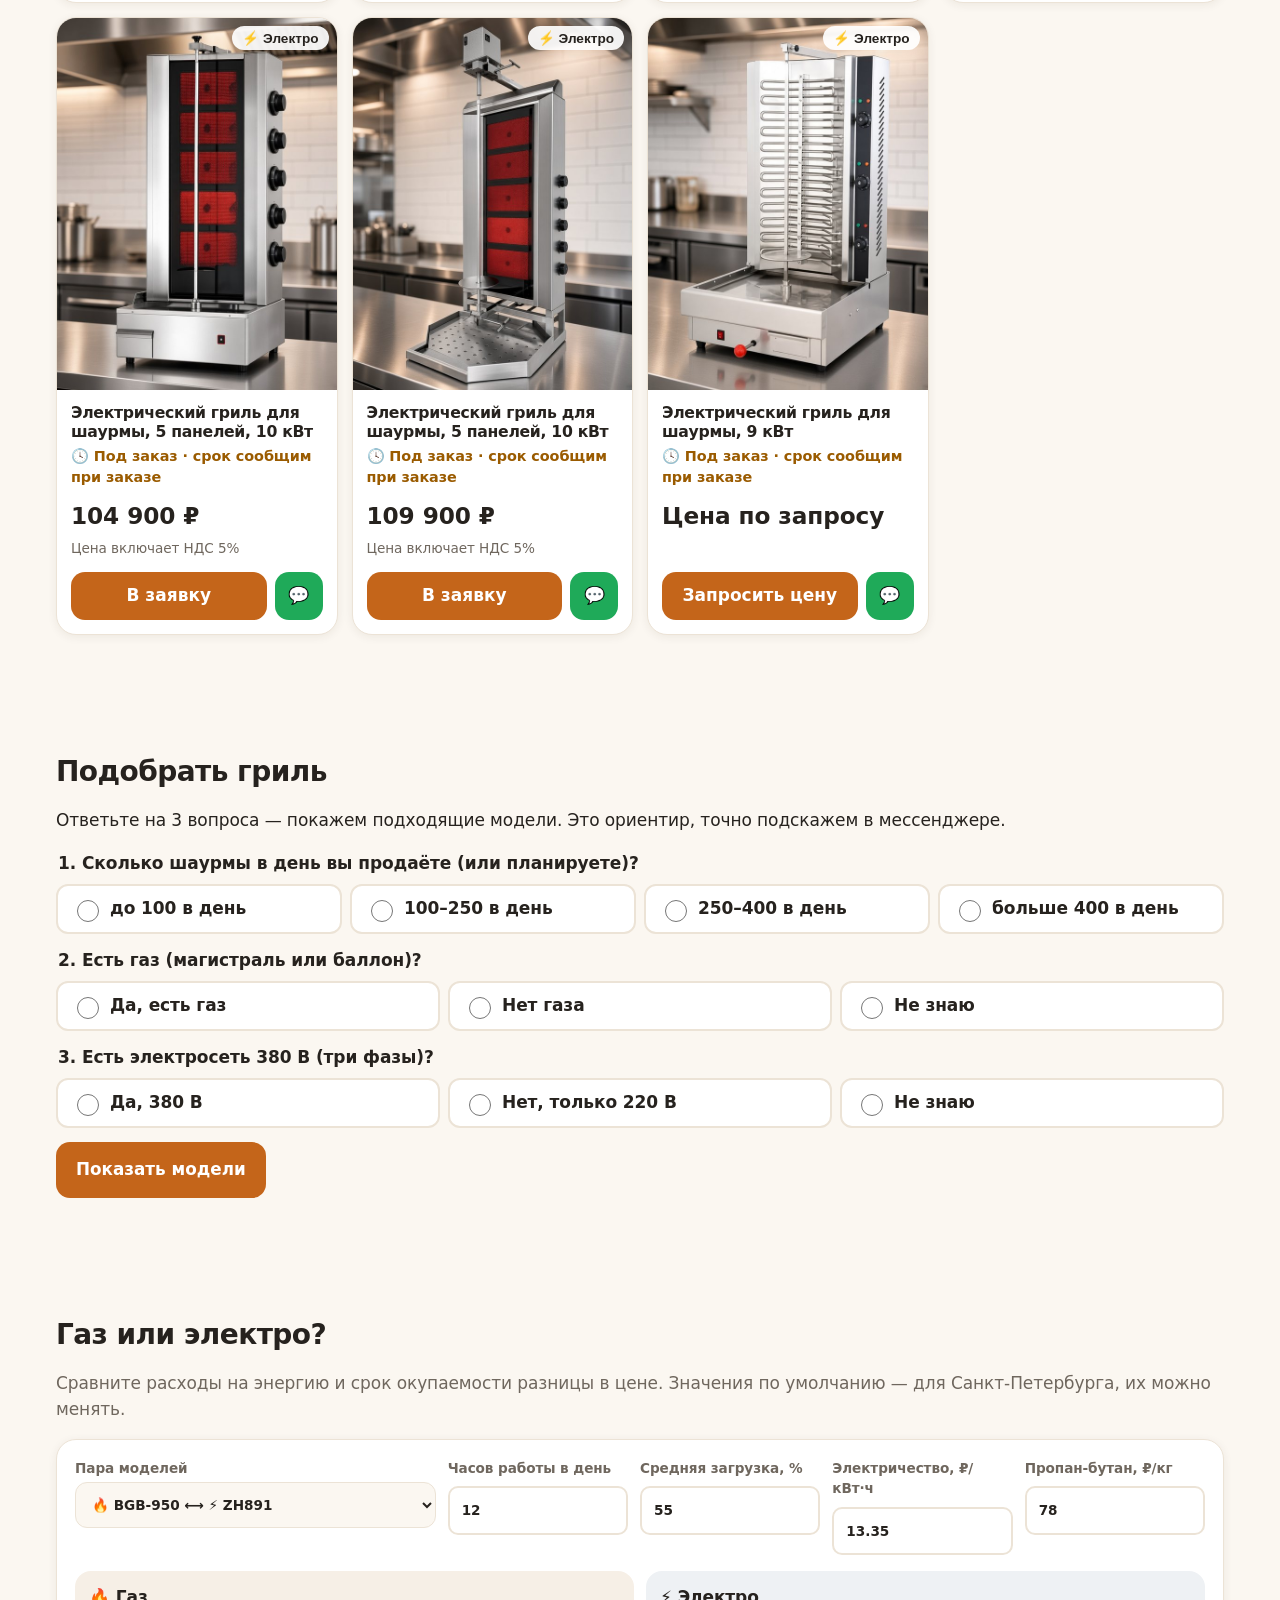
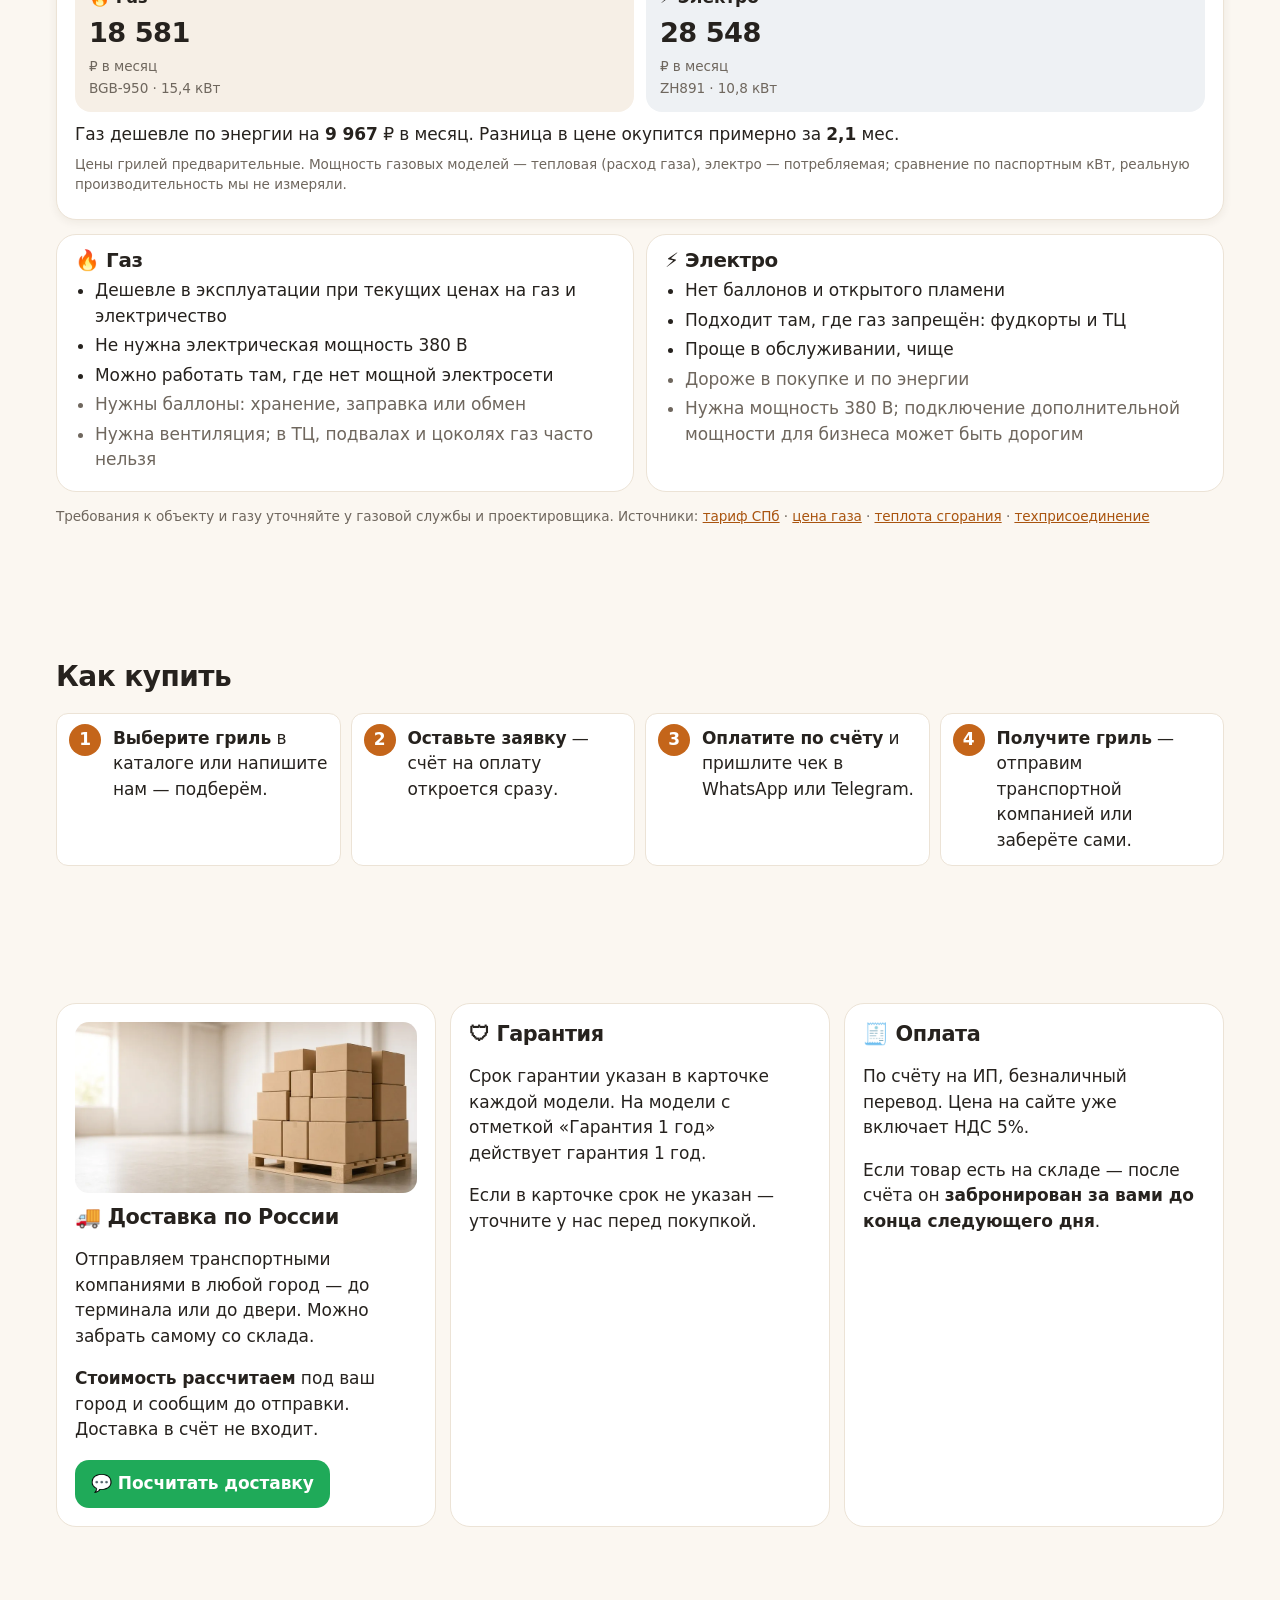
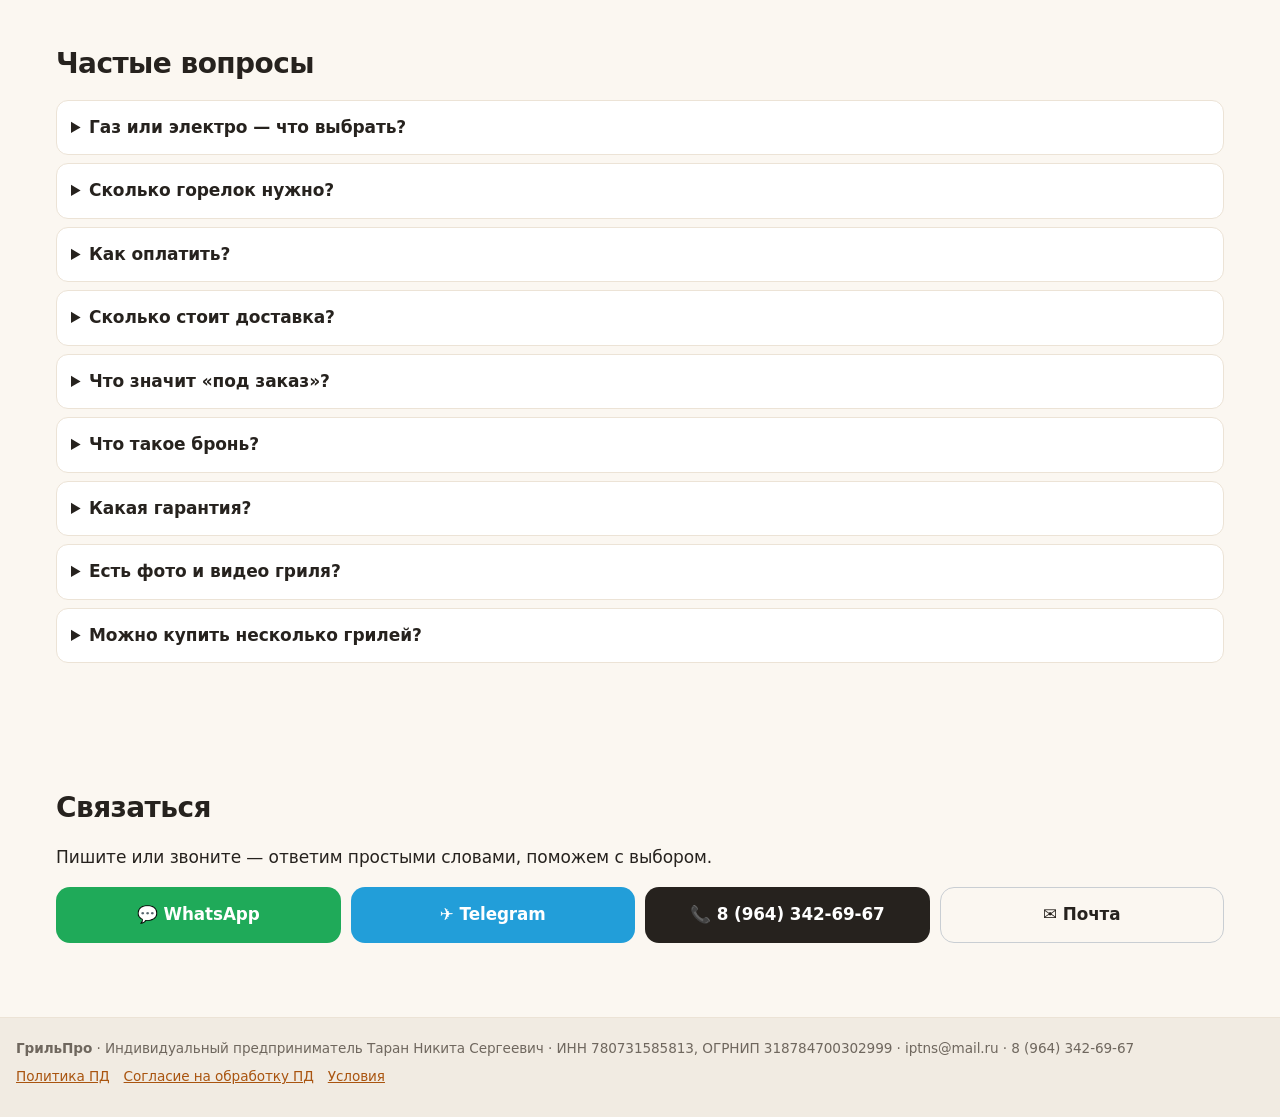
==== commit 4acfe42c: "publish v=202611190944" ====
--- a/index.html
+++ b/index.html
@@ -7,7 +7,7 @@
 <meta name="description" content="Профессиональные вертикальные грили для шаурмы и донера: газовые и электрические. Подбор, счёт, доставка по России.">
 <link rel="icon" href="favicon.svg" type="image/svg+xml">
 <meta name="theme-color" content="#fbf7f1">
-<link rel="stylesheet" href="styles.css?v=202611190926">
+<link rel="stylesheet" href="styles.css?v=202611190944">
 </head>
 <body>
 <header class="topbar">
@@ -32,7 +32,7 @@
       </div>
       <div class="hero-links"><a class="btn ghost" href="#catalog">Смотреть каталог ↓</a><a class="btn ghost" href="#picker">Подобрать гриль</a></div>
     </div>
-    <picture class="hero-media" aria-hidden="true"><source srcset="images/site/hero.webp?v=202611190926" type="image/webp"><img src="images/site/hero.jpg?v=202611190926" alt="" width="1600" height="900" fetchpriority="high"></picture>
+    <picture class="hero-media" aria-hidden="true"><source srcset="images/site/hero.webp?v=202611190944" type="image/webp"><img src="images/site/hero.jpg?v=202611190944" alt="" width="1600" height="900" fetchpriority="high"></picture>
   </section>
   <div class="hero-pts">
     <ul class="hero-points">
@@ -51,8 +51,8 @@
   <section class="section" id="catalog">
     <h2>Каталог</h2>
     <div class="cat-banners">
-      <button type="button" class="cat-banner" data-cat="gas"><img src="images/site/banner_gas.webp?v=202611190926" alt="" loading="lazy" width="960" height="540"><span><b>🔥 Газ</b> 2–6 горелок</span></button>
-      <button type="button" class="cat-banner" data-cat="electric"><img src="images/site/banner_el.webp?v=202611190926" alt="" loading="lazy" width="960" height="540"><span><b>⚡ Электро</b> 8–10,8 кВт</span></button>
+      <button type="button" class="cat-banner" data-cat="gas"><img src="images/site/banner_gas.webp?v=202611190944" alt="" loading="lazy" width="960" height="540"><span><b>🔥 Газ</b> 2–6 горелок</span></button>
+      <button type="button" class="cat-banner" data-cat="electric"><img src="images/site/banner_el.webp?v=202611190944" alt="" loading="lazy" width="960" height="540"><span><b>⚡ Электро</b> 8–10,8 кВт</span></button>
     </div>
     <div class="filters" id="filters">
       <div class="f-group" role="group" aria-label="Тип"><span class="f-label">Тип</span>
@@ -110,6 +110,48 @@
     <div id="pickerResult" class="picker-result" hidden></div>
   </section>
 
+  <section class="section compare" id="compare">
+    <h2>Газ или электро?</h2>
+    <p class="muted">Сравните расходы на энергию и срок окупаемости разницы в цене. Значения по умолчанию — для Санкт-Петербурга, их можно менять.</p>
+    <div class="calc">
+      <form class="calc-in" id="calcForm" onsubmit="return false">
+        <label class="c-wide"><span>Пара моделей</span><select id="cPair"></select></label>
+        <label><span>Часов работы в день</span><input id="cHours" type="number" min="1" max="24" step="1" value="12" inputmode="decimal"></label>
+        <label><span>Средняя загрузка, %</span><input id="cLoad" type="number" min="10" max="100" step="5" value="55" inputmode="decimal"></label>
+        <label><span>Электричество, ₽/кВт·ч</span><input id="cTariff" type="number" min="1" step="0.1" value="13.35" inputmode="decimal"></label>
+        <label><span>Пропан-бутан, ₽/кг</span><input id="cLpg" type="number" min="10" step="1" value="78" inputmode="decimal"></label>
+      </form>
+      <div class="calc-out">
+        <div class="c-card gas"><span class="c-t">🔥 Газ</span><b class="c-m" id="oGasM"></b><span class="c-s">₽ в месяц</span><span class="c-h" id="oGasModel"></span></div>
+        <div class="c-card el"><span class="c-t">⚡ Электро</span><b class="c-m" id="oElM"></b><span class="c-s">₽ в месяц</span><span class="c-h" id="oElModel"></span></div>
+      </div>
+      <div class="c-verdict" id="cVerdict" aria-live="polite">
+        <p id="vGas" hidden><span>Газ дешевле по энергии на</span> <b id="vSave"></b> <span>₽ в месяц.</span> <span id="vPayWrap"><span>Разница в цене окупится примерно за</span> <b id="vPay"></b> <span>мес.</span></span></p>
+        <p id="vEl" hidden><span>При этих данных электро не дороже по энергии — разница в цене газа и электро не окупается.</span></p>
+        <p class="muted small"><span>Цены грилей предварительные. Мощность газовых моделей — тепловая (расход газа), электро — потребляемая; сравнение по паспортным кВт, реальную производительность мы не измеряли.</span></p>
+      </div>
+    </div>
+    <div class="pc">
+      <div class="pc-col"><h3>🔥 Газ</h3><ul>
+        <li>Дешевле в эксплуатации при текущих ценах на газ и электричество</li>
+        <li>Не нужна электрическая мощность 380 В</li>
+        <li>Можно работать там, где нет мощной электросети</li>
+        <li class="con">Нужны баллоны: хранение, заправка или обмен</li>
+        <li class="con">Нужна вентиляция; в ТЦ, подвалах и цоколях газ часто нельзя</li></ul></div>
+      <div class="pc-col"><h3>⚡ Электро</h3><ul>
+        <li>Нет баллонов и открытого пламени</li>
+        <li>Подходит там, где газ запрещён: фудкорты и ТЦ</li>
+        <li>Проще в обслуживании, чище</li>
+        <li class="con">Дороже в покупке и по энергии</li>
+        <li class="con">Нужна мощность 380 В; подключение дополнительной мощности для бизнеса может быть дорогим</li></ul></div>
+    </div>
+    <p class="muted small"><span>Требования к объекту и газу уточняйте у газовой службы и проектировщика.</span> <span>Источники:</span>
+      <a href="https://ess-energy.ru/tarify/sankt-peterburg" target="_blank" rel="noopener">тариф СПб</a> ·
+      <a href="https://mitex.ru/news/cena-gaz-agzs-240826.php" target="_blank" rel="noopener">цена газа</a> ·
+      <a href="https://www.consultant.ru/document/cons_doc_LAW_93648/f6918af5a222ad5f080221933dc3c6ee45e4159f/" target="_blank" rel="noopener">теплота сгорания</a> ·
+      <a href="https://pesc.ru/b2c/services/emr/" target="_blank" rel="noopener">техприсоединение</a></p>
+  </section>
+
   <section class="section steps">
     <h2>Как купить</h2>
     <ol class="steps-list">
@@ -122,7 +164,7 @@
 
   <section class="section info-cards">
     <div class="info" id="delivery">
-      <img class="info-img" src="images/site/delivery.webp?v=202611190926" alt="" loading="lazy" width="960" height="540">
+      <img class="info-img" src="images/site/delivery.webp?v=202611190944" alt="" loading="lazy" width="960" height="540">
       <h2>🚚 Доставка по России</h2>
       <p>Отправляем транспортными компаниями в любой город — до терминала или до двери. Можно забрать самому со склада.</p>
       <p><b>Стоимость рассчитаем</b> под ваш город и сообщим до отправки. Доставка в счёт не входит.</p>
@@ -231,10 +273,10 @@
 
 <div class="toast" id="toast" role="status" aria-live="polite"></div>
 
-<script src="config.js?v=202611190926"></script>
-<script src="products.js?v=202611190926"></script>
-<script src="reservations.js?v=202611190926"></script>
-<script src="i18n.js?v=202611190926"></script>
-<script src="app.js?v=202611190926"></script>
+<script src="config.js?v=202611190944"></script>
+<script src="products.js?v=202611190944"></script>
+<script src="reservations.js?v=202611190944"></script>
+<script src="i18n.js?v=202611190944"></script>
+<script src="app.js?v=202611190944"></script>
 </body>
 </html>
--- a/styles.css
+++ b/styles.css
@@ -278,3 +278,18 @@
   .hero .cta-row .btn.big{flex:0 1 auto;padding:10px 16px;min-height:50px}
 }
 @media (min-width:960px){#hitsGrid{grid-template-columns:repeat(4,1fr)}}
+/* калькулятор «Газ или электро?» */
+.compare .calc{background:#fff;border:1px solid var(--line);border-radius:var(--radius);box-shadow:var(--shadow-s);padding:18px;margin:14px 0}
+.calc-in{display:grid;grid-template-columns:1fr 1fr;gap:12px}
+.calc-in label{display:flex;flex-direction:column;gap:4px;font-size:.85rem;color:var(--muted);font-weight:600;min-width:0}
+.calc-in .c-wide{grid-column:1/-1}
+.calc-in input,.calc-in select{font:inherit;color:var(--ink);background:#fbf7f1;border:1px solid var(--line);border-radius:12px;padding:10px 12px;min-height:46px;width:100%}
+.calc-out{display:grid;grid-template-columns:1fr 1fr;gap:12px;margin:16px 0 10px}
+.c-card{border-radius:16px;padding:14px;display:flex;flex-direction:column;gap:2px;background:#f6efe6}
+.c-card.el{background:#eef1f4}
+.c-t{font-weight:700}.c-m{font-size:1.7rem;letter-spacing:-.02em}.c-s,.c-h{color:var(--muted);font-size:.85rem}
+.c-verdict p{margin:6px 0}
+.pc{display:grid;grid-template-columns:1fr;gap:12px}
+.pc-col{background:#fff;border:1px solid var(--line);border-radius:var(--radius);padding:14px 18px}
+.pc-col h3{margin:0 0 6px}.pc-col ul{margin:0;padding-left:20px}.pc-col li{margin:4px 0}.pc-col li.con{color:var(--muted)}
+@media (min-width:700px){.calc-in{grid-template-columns:2fr 1fr 1fr 1fr 1fr}.calc-in .c-wide{grid-column:auto}.pc{grid-template-columns:1fr 1fr}}
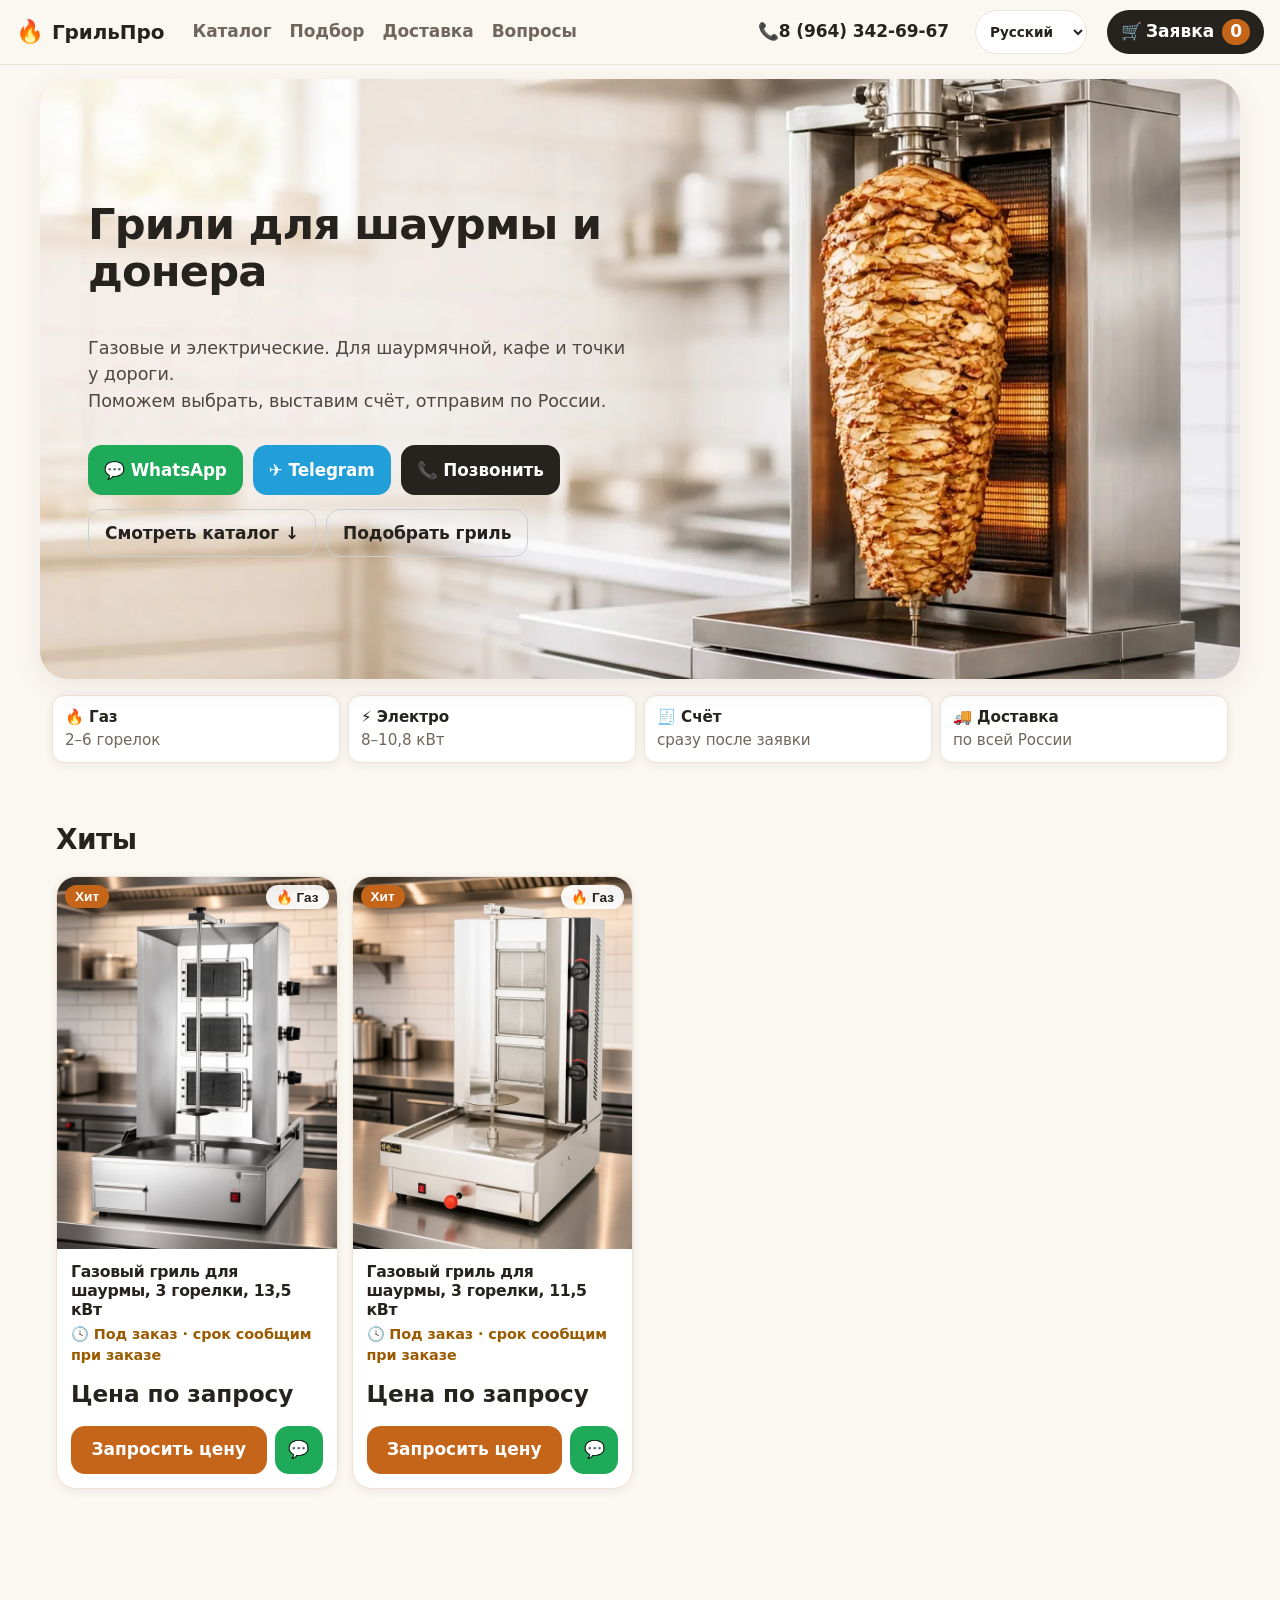
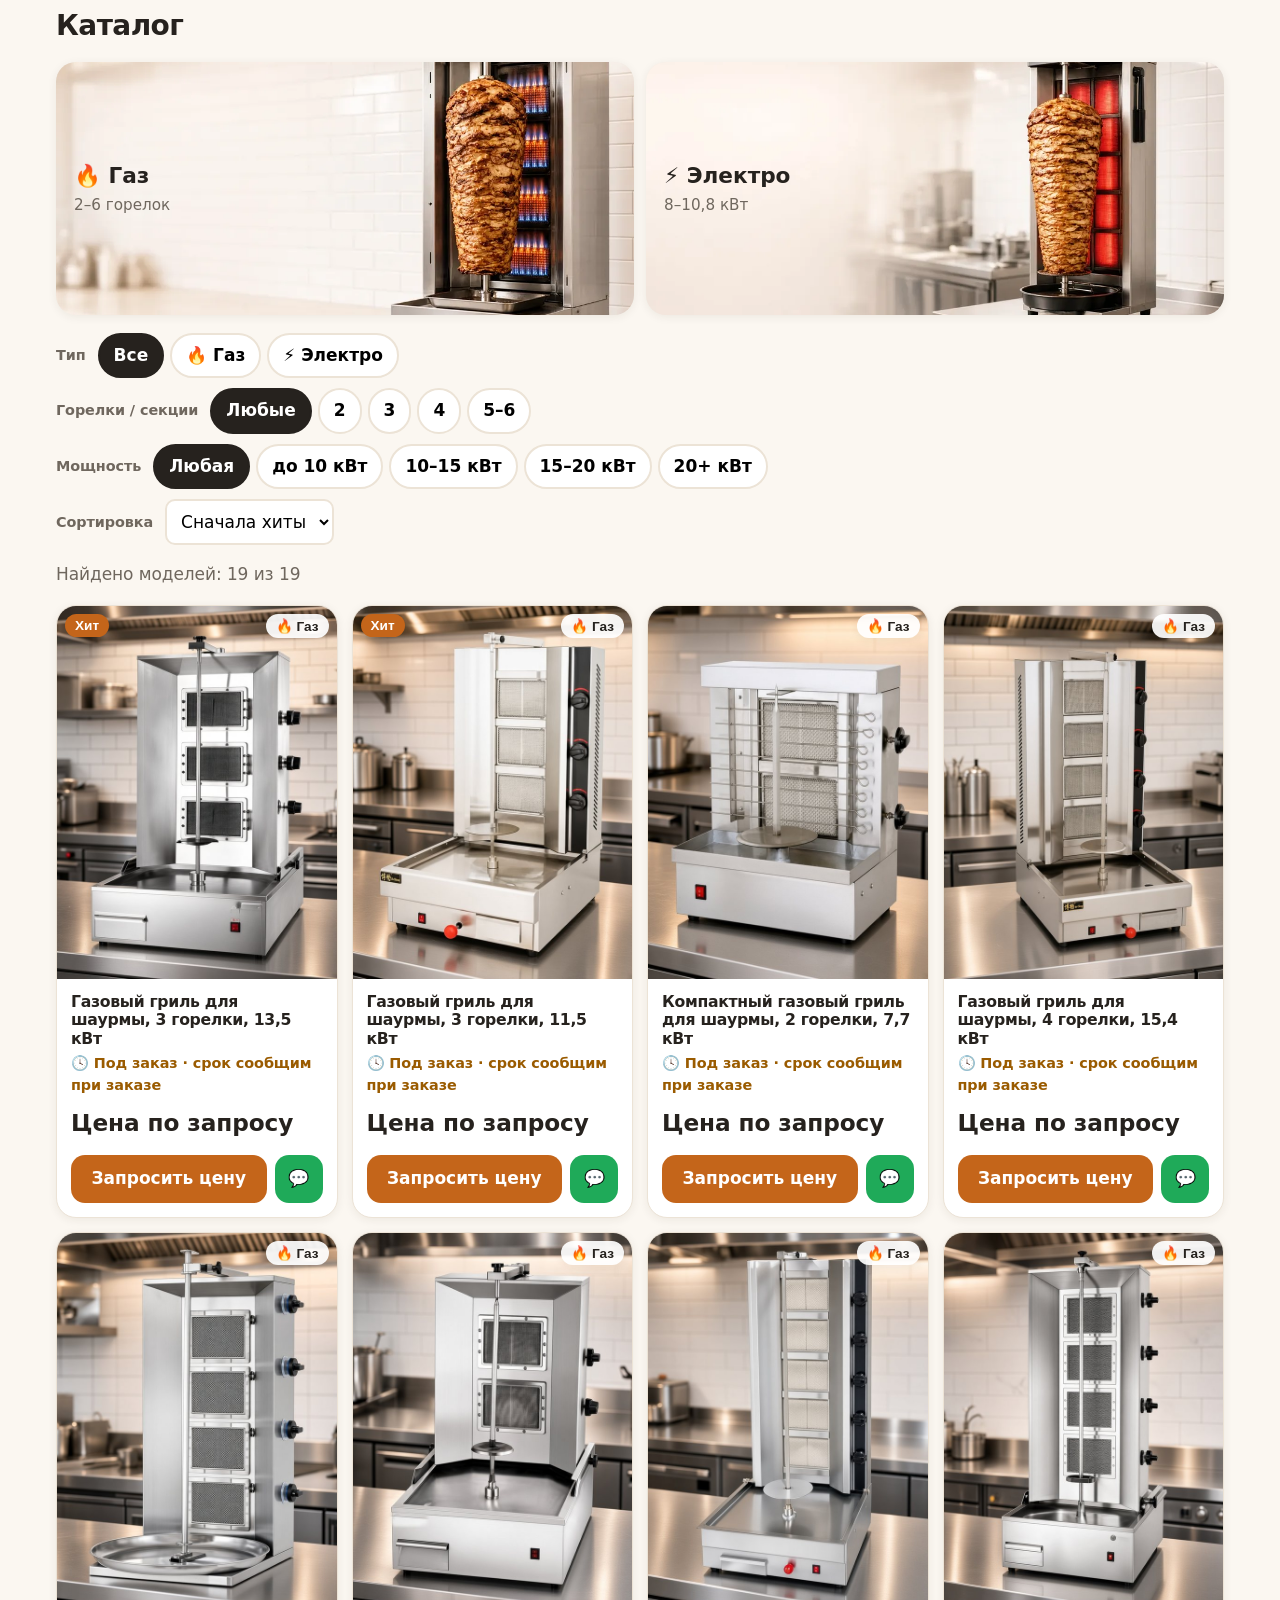
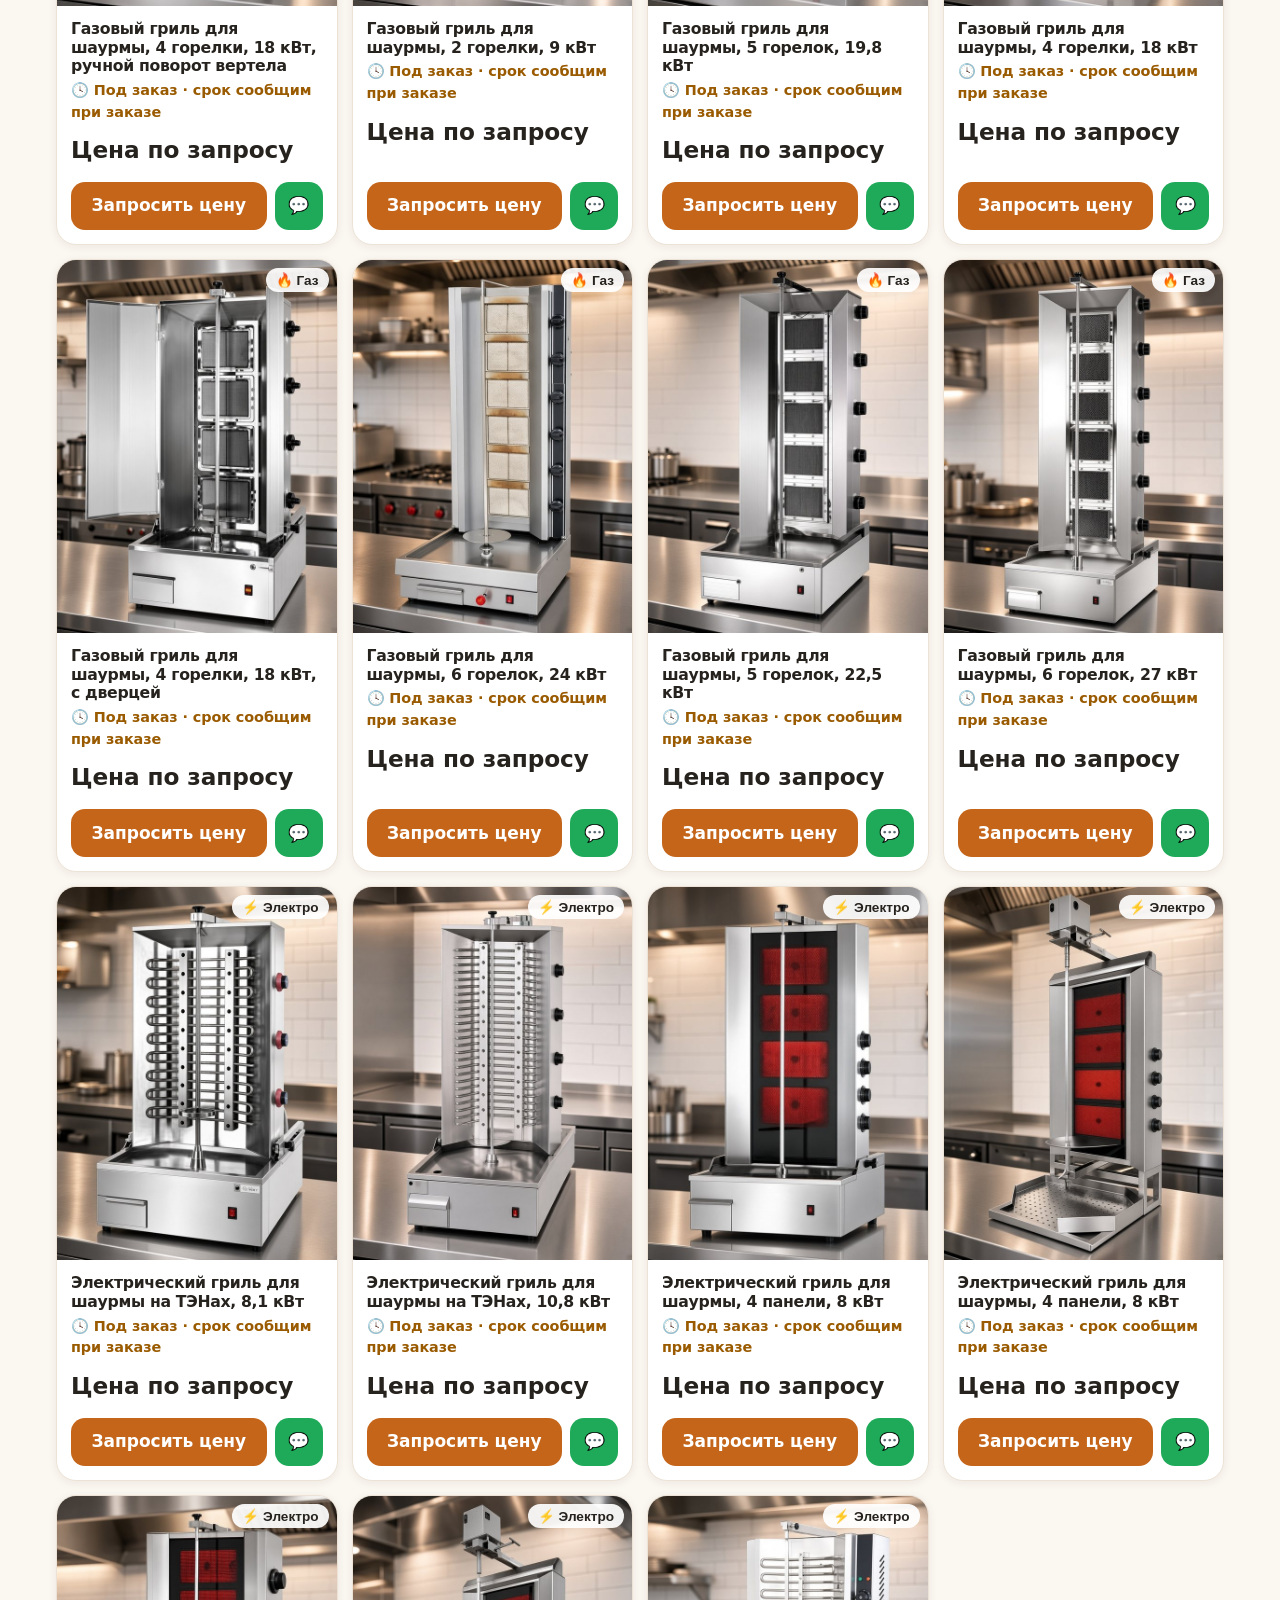
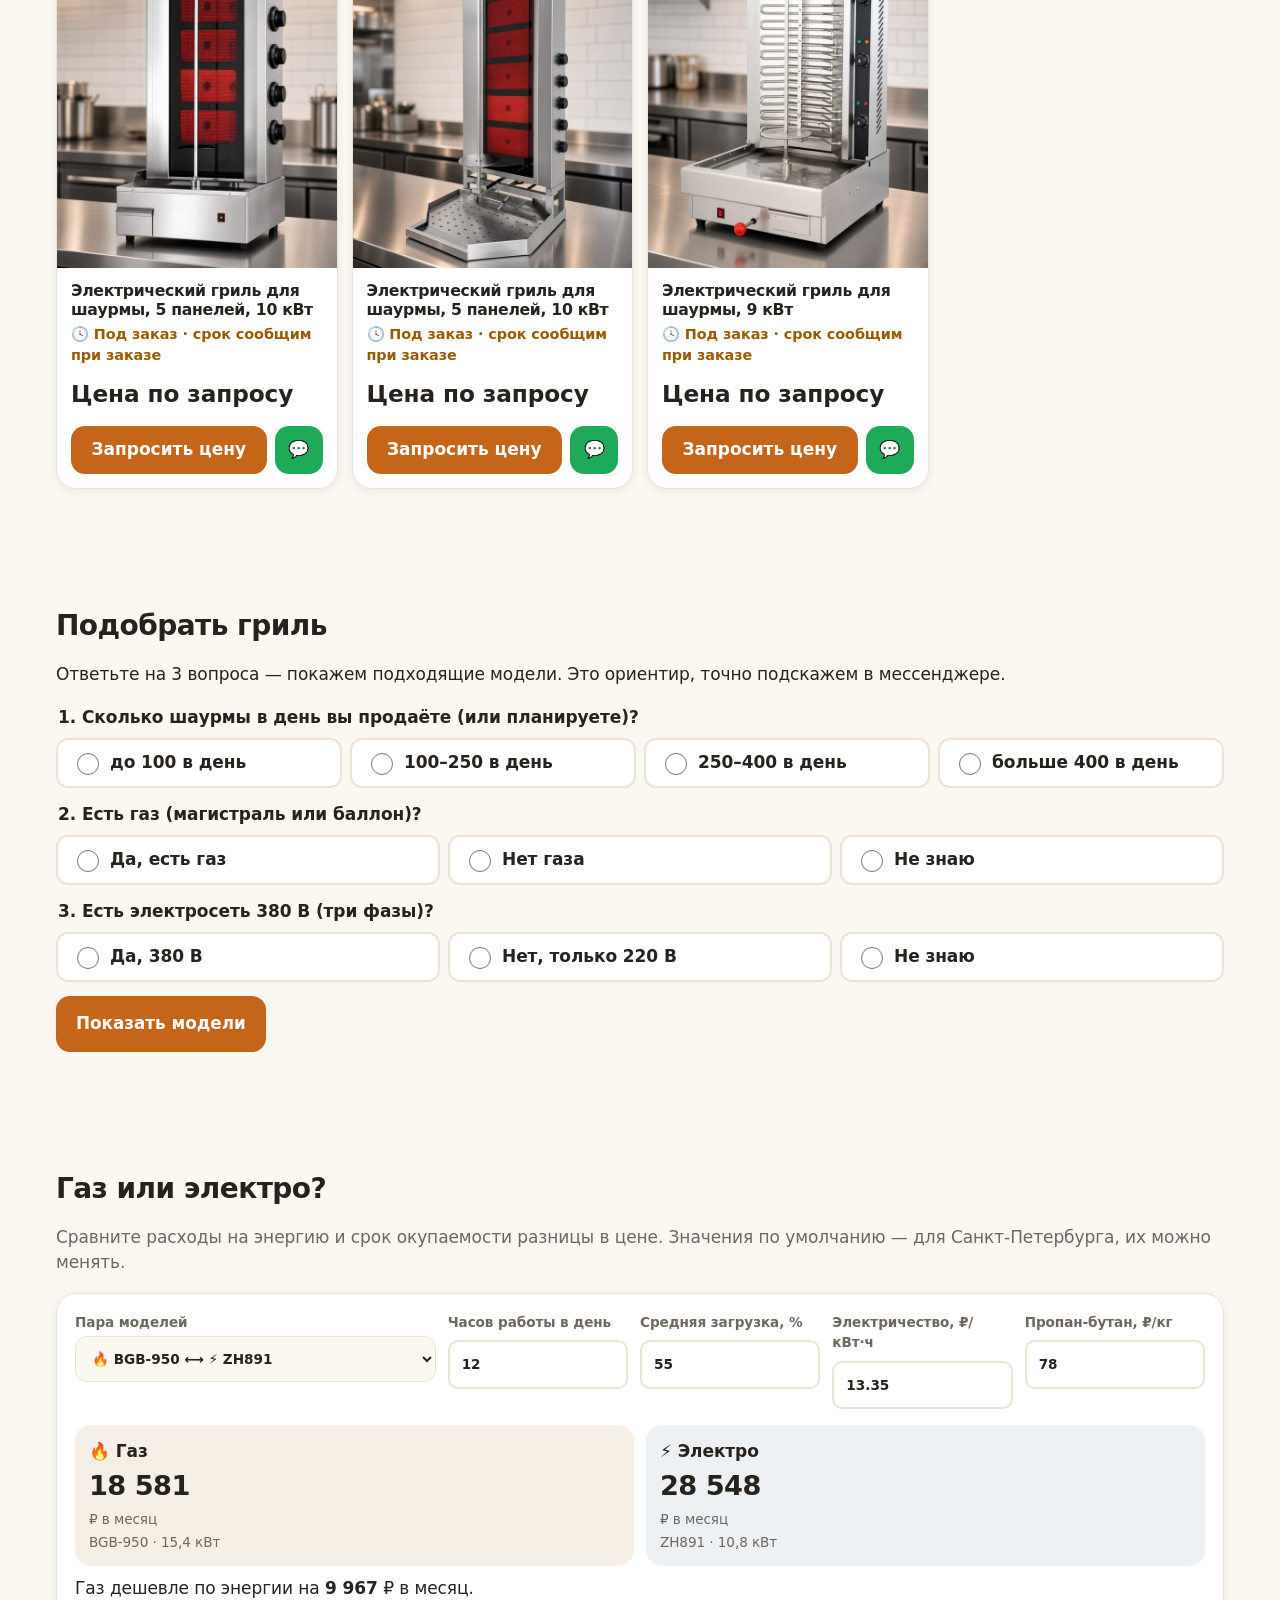
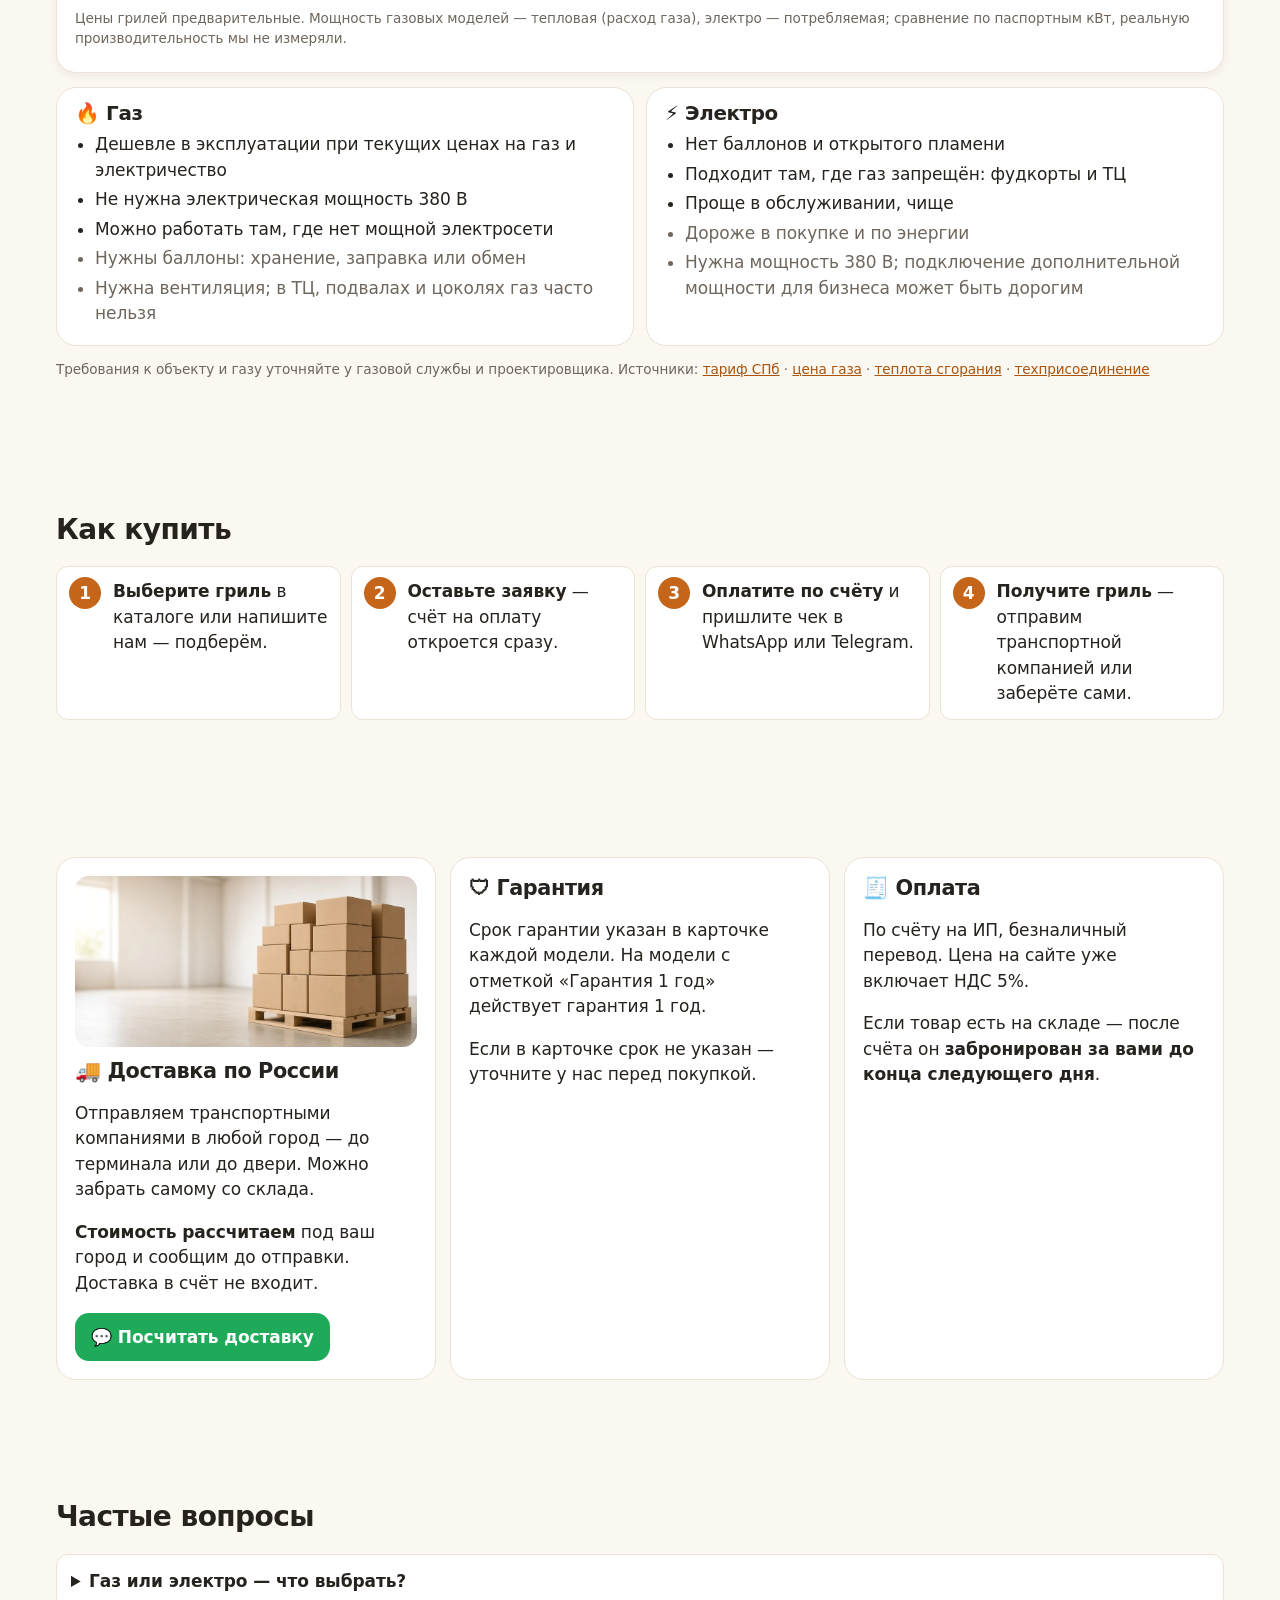
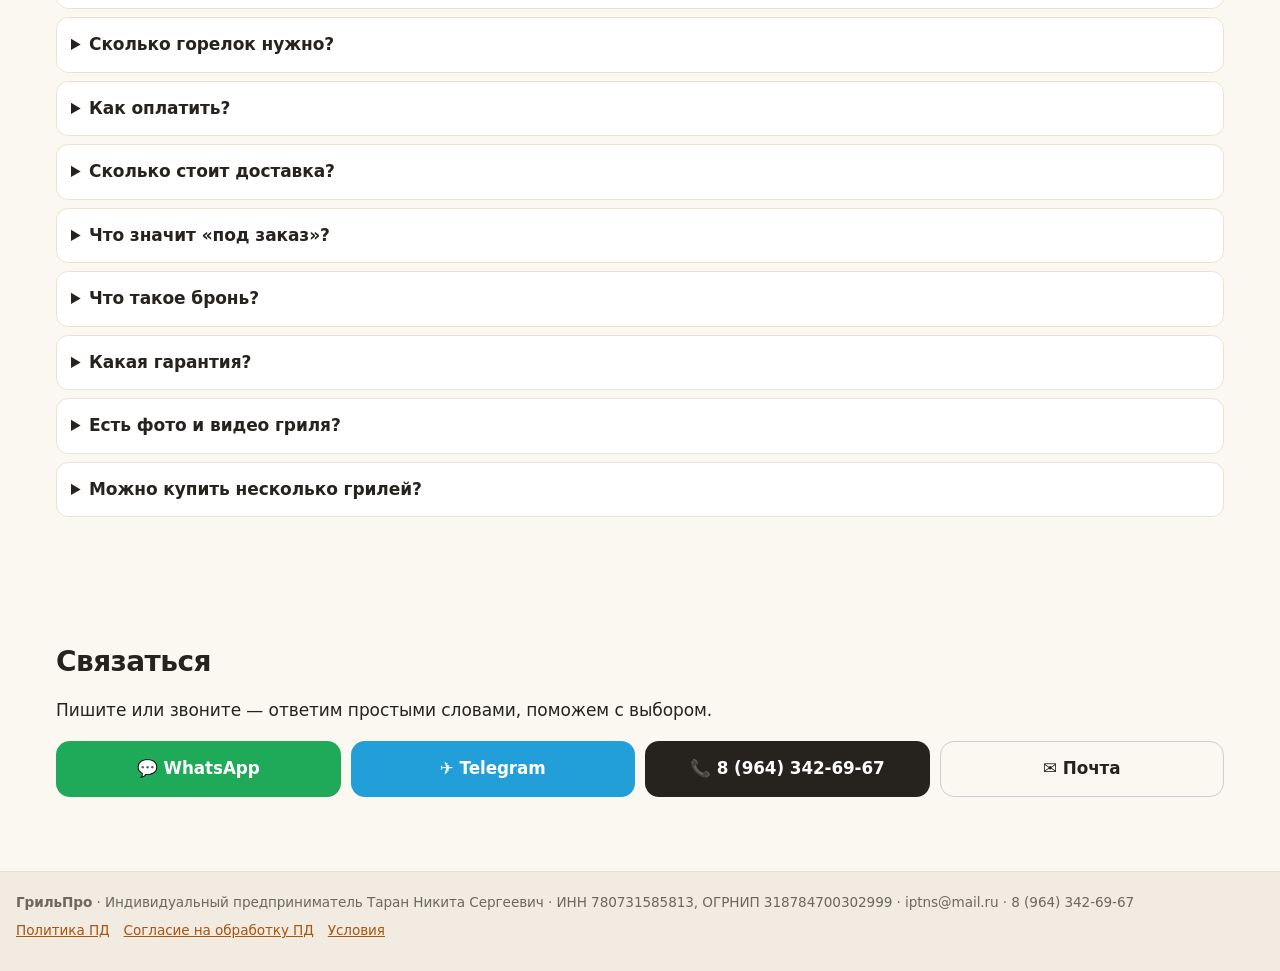
==== commit d41ac90f: "publish v=202611230326" ====
--- a/index.html
+++ b/index.html
@@ -7,7 +7,7 @@
 <meta name="description" content="Профессиональные вертикальные грили для шаурмы и донера: газовые и электрические. Подбор, счёт, доставка по России.">
 <link rel="icon" href="favicon.svg" type="image/svg+xml">
 <meta name="theme-color" content="#fbf7f1">
-<link rel="stylesheet" href="styles.css?v=202611190944">
+<link rel="stylesheet" href="styles.css?v=202611230326">
 </head>
 <body>
 <header class="topbar">
@@ -32,7 +32,7 @@
       </div>
       <div class="hero-links"><a class="btn ghost" href="#catalog">Смотреть каталог ↓</a><a class="btn ghost" href="#picker">Подобрать гриль</a></div>
     </div>
-    <picture class="hero-media" aria-hidden="true"><source srcset="images/site/hero.webp?v=202611190944" type="image/webp"><img src="images/site/hero.jpg?v=202611190944" alt="" width="1600" height="900" fetchpriority="high"></picture>
+    <picture class="hero-media" aria-hidden="true"><source srcset="images/site/hero.webp?v=202611230326" type="image/webp"><img src="images/site/hero.jpg?v=202611230326" alt="" width="1600" height="900" fetchpriority="high"></picture>
   </section>
   <div class="hero-pts">
     <ul class="hero-points">
@@ -51,8 +51,8 @@
   <section class="section" id="catalog">
     <h2>Каталог</h2>
     <div class="cat-banners">
-      <button type="button" class="cat-banner" data-cat="gas"><img src="images/site/banner_gas.webp?v=202611190944" alt="" loading="lazy" width="960" height="540"><span><b>🔥 Газ</b> 2–6 горелок</span></button>
-      <button type="button" class="cat-banner" data-cat="electric"><img src="images/site/banner_el.webp?v=202611190944" alt="" loading="lazy" width="960" height="540"><span><b>⚡ Электро</b> 8–10,8 кВт</span></button>
+      <button type="button" class="cat-banner" data-cat="gas"><img src="images/site/banner_gas.webp?v=202611230326" alt="" loading="lazy" width="960" height="540"><span><b>🔥 Газ</b> 2–6 горелок</span></button>
+      <button type="button" class="cat-banner" data-cat="electric"><img src="images/site/banner_el.webp?v=202611230326" alt="" loading="lazy" width="960" height="540"><span><b>⚡ Электро</b> 8–10,8 кВт</span></button>
     </div>
     <div class="filters" id="filters">
       <div class="f-group" role="group" aria-label="Тип"><span class="f-label">Тип</span>
@@ -164,7 +164,7 @@
 
   <section class="section info-cards">
     <div class="info" id="delivery">
-      <img class="info-img" src="images/site/delivery.webp?v=202611190944" alt="" loading="lazy" width="960" height="540">
+      <img class="info-img" src="images/site/delivery.webp?v=202611230326" alt="" loading="lazy" width="960" height="540">
       <h2>🚚 Доставка по России</h2>
       <p>Отправляем транспортными компаниями в любой город — до терминала или до двери. Можно забрать самому со склада.</p>
       <p><b>Стоимость рассчитаем</b> под ваш город и сообщим до отправки. Доставка в счёт не входит.</p>
@@ -273,10 +273,11 @@
 
 <div class="toast" id="toast" role="status" aria-live="polite"></div>
 
-<script src="config.js?v=202611190944"></script>
-<script src="products.js?v=202611190944"></script>
-<script src="reservations.js?v=202611190944"></script>
-<script src="i18n.js?v=202611190944"></script>
-<script src="app.js?v=202611190944"></script>
+<script src="config.js?v=202611230326"></script>
+<script src="catalog-data.js?v=202611230326"></script>
+<script src="products.js?v=202611230326"></script>
+<script src="reservations.js?v=202611230326"></script>
+<script src="i18n.js?v=202611230326"></script>
+<script src="app.js?v=202611230326"></script>
 </body>
 </html>
--- a/styles.css
+++ b/styles.css
@@ -293,3 +293,5 @@
 .pc-col{background:#fff;border:1px solid var(--line);border-radius:var(--radius);padding:14px 18px}
 .pc-col h3{margin:0 0 6px}.pc-col ul{margin:0;padding-left:20px}.pc-col li{margin:4px 0}.pc-col li.con{color:var(--muted)}
 @media (min-width:700px){.calc-in{grid-template-columns:2fr 1fr 1fr 1fr 1fr}.calc-in .c-wide{grid-column:auto}.pc{grid-template-columns:1fr 1fr}}
+
+.specs .spec-pend td{color:var(--muted);font-style:italic}.specs .spec-pend th{color:var(--muted)}
